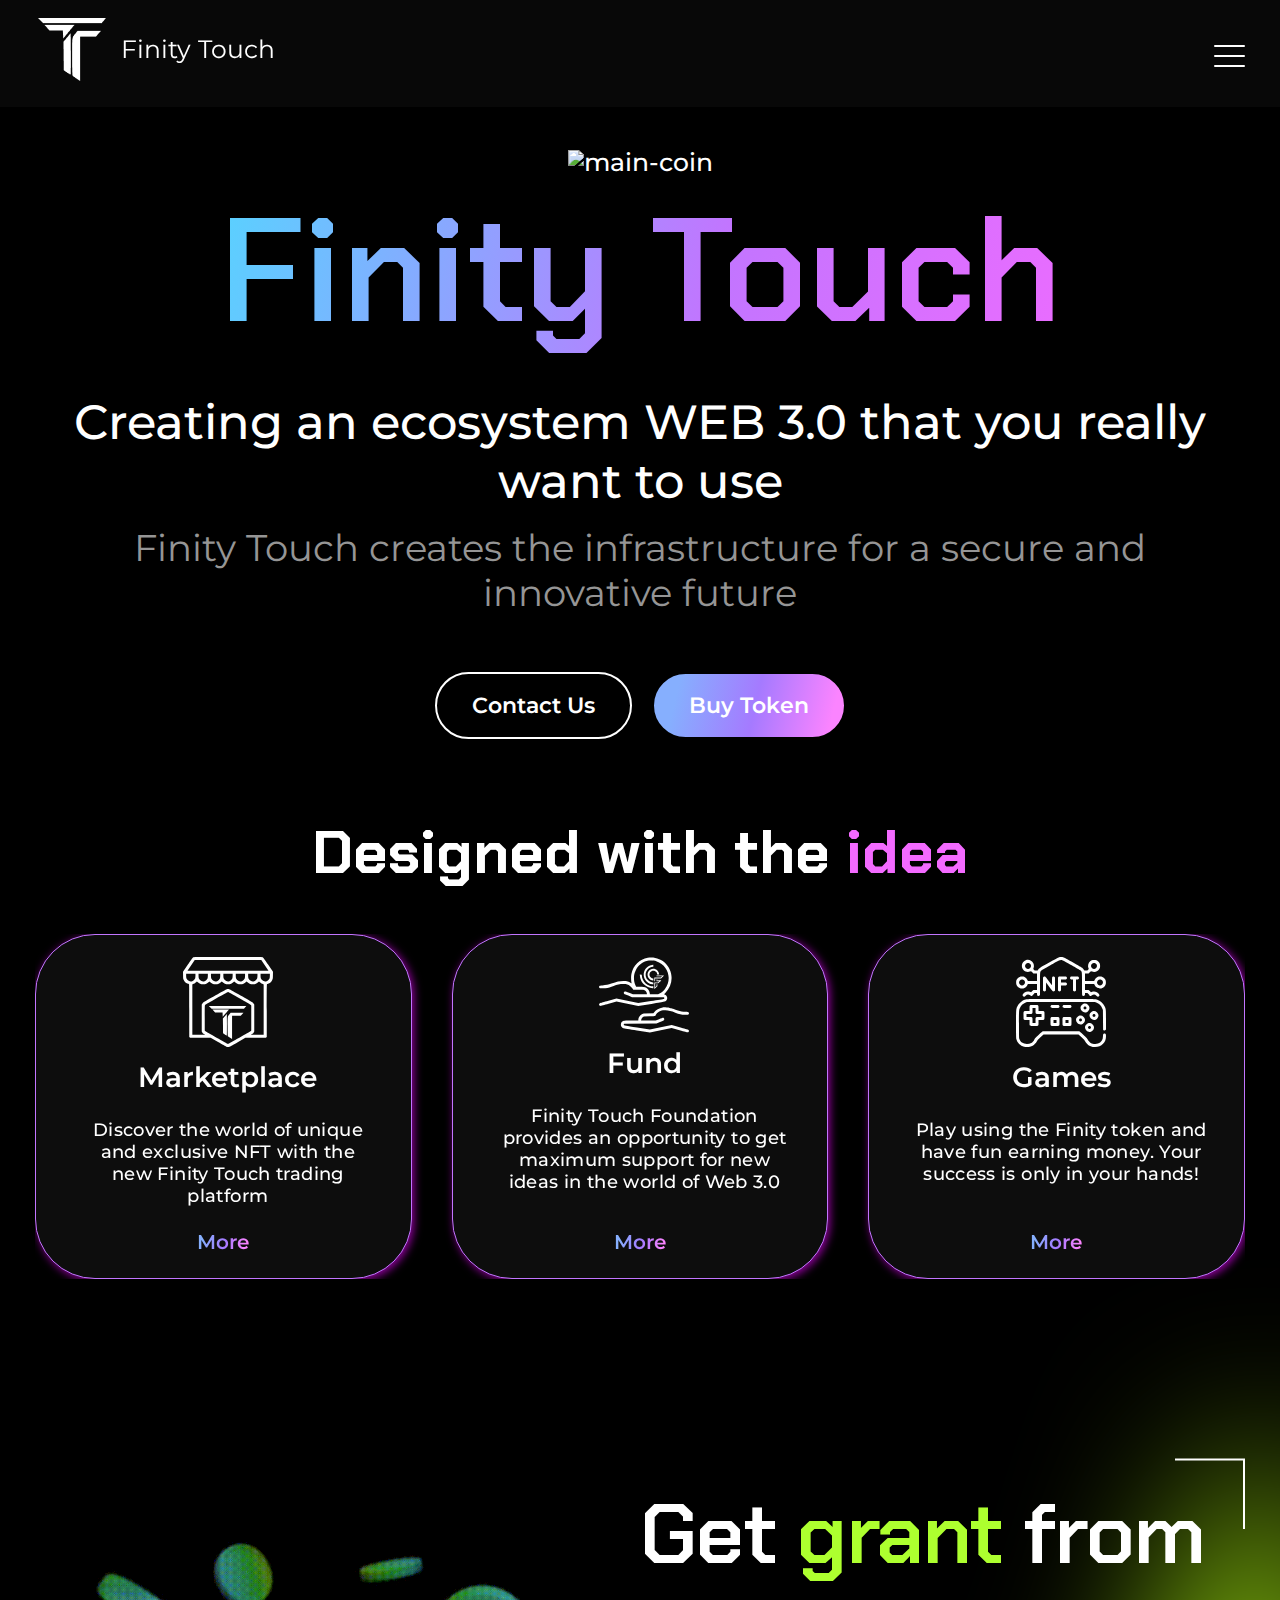
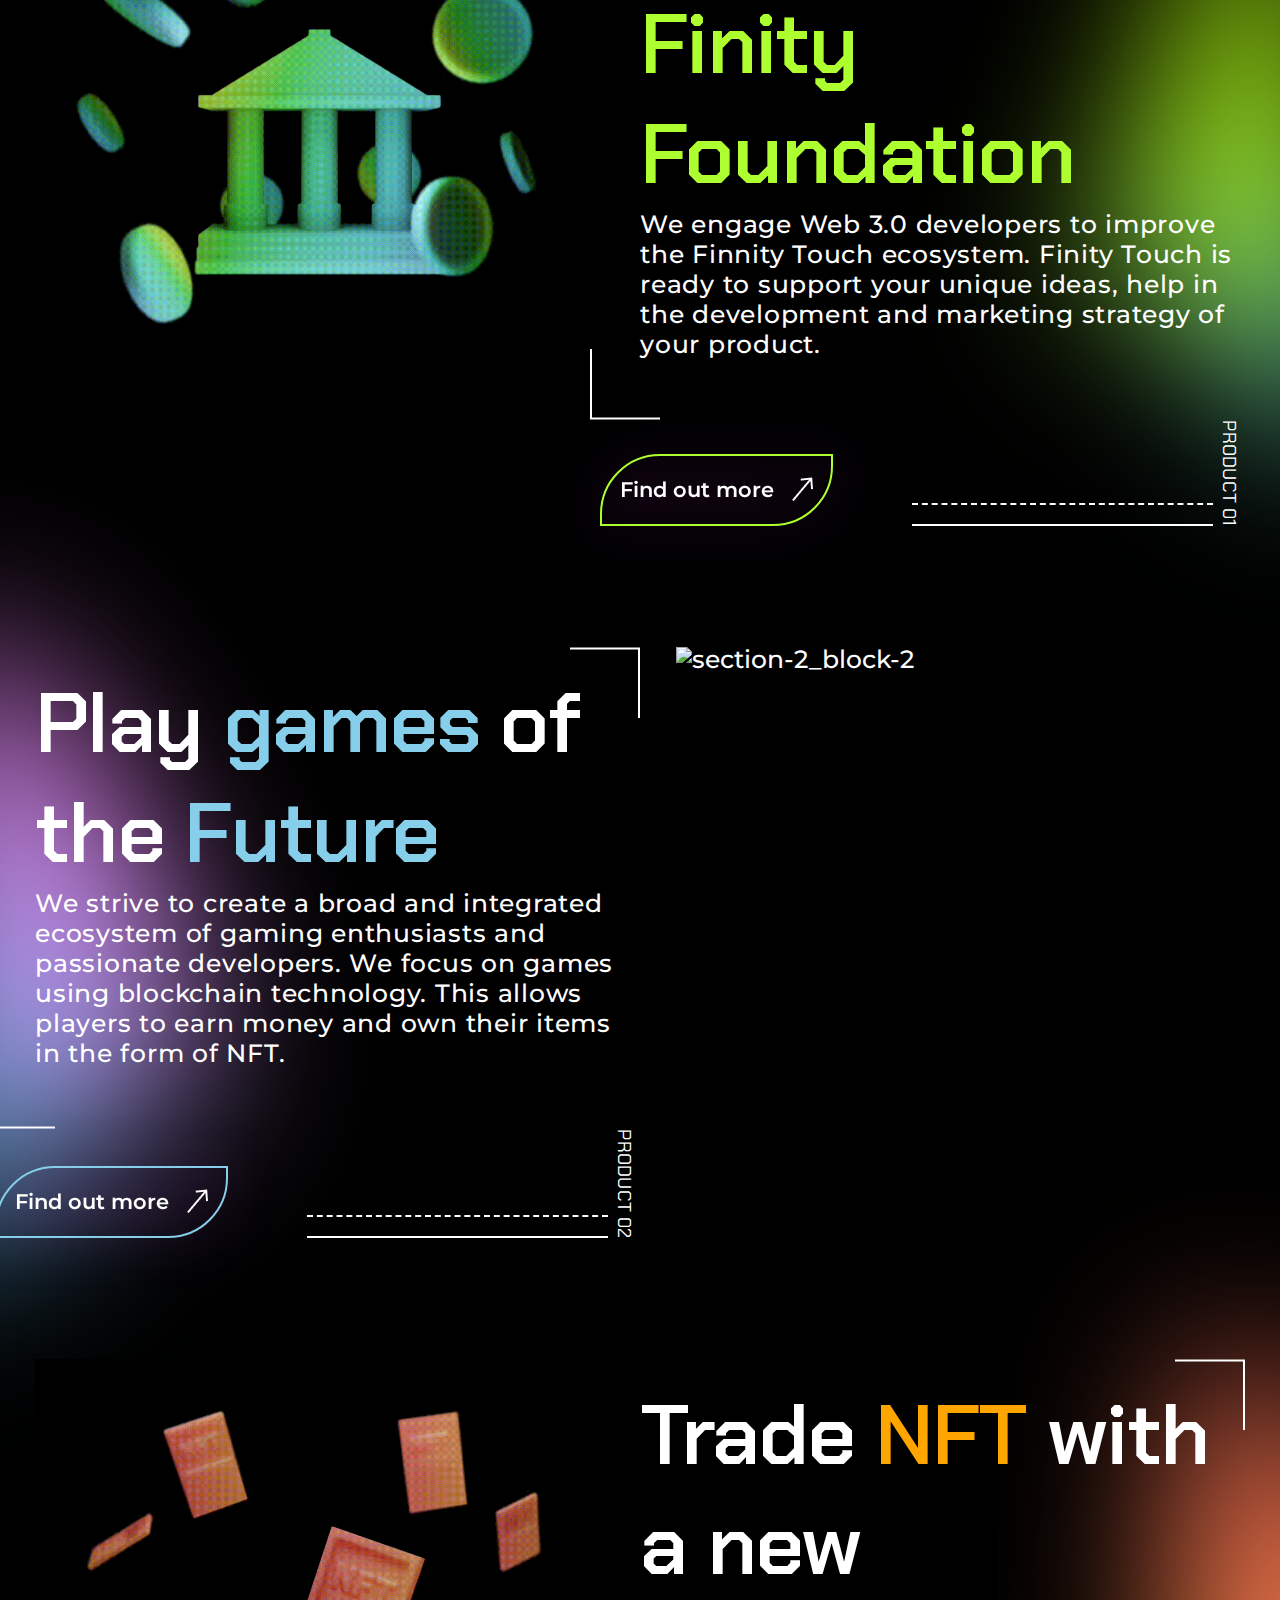
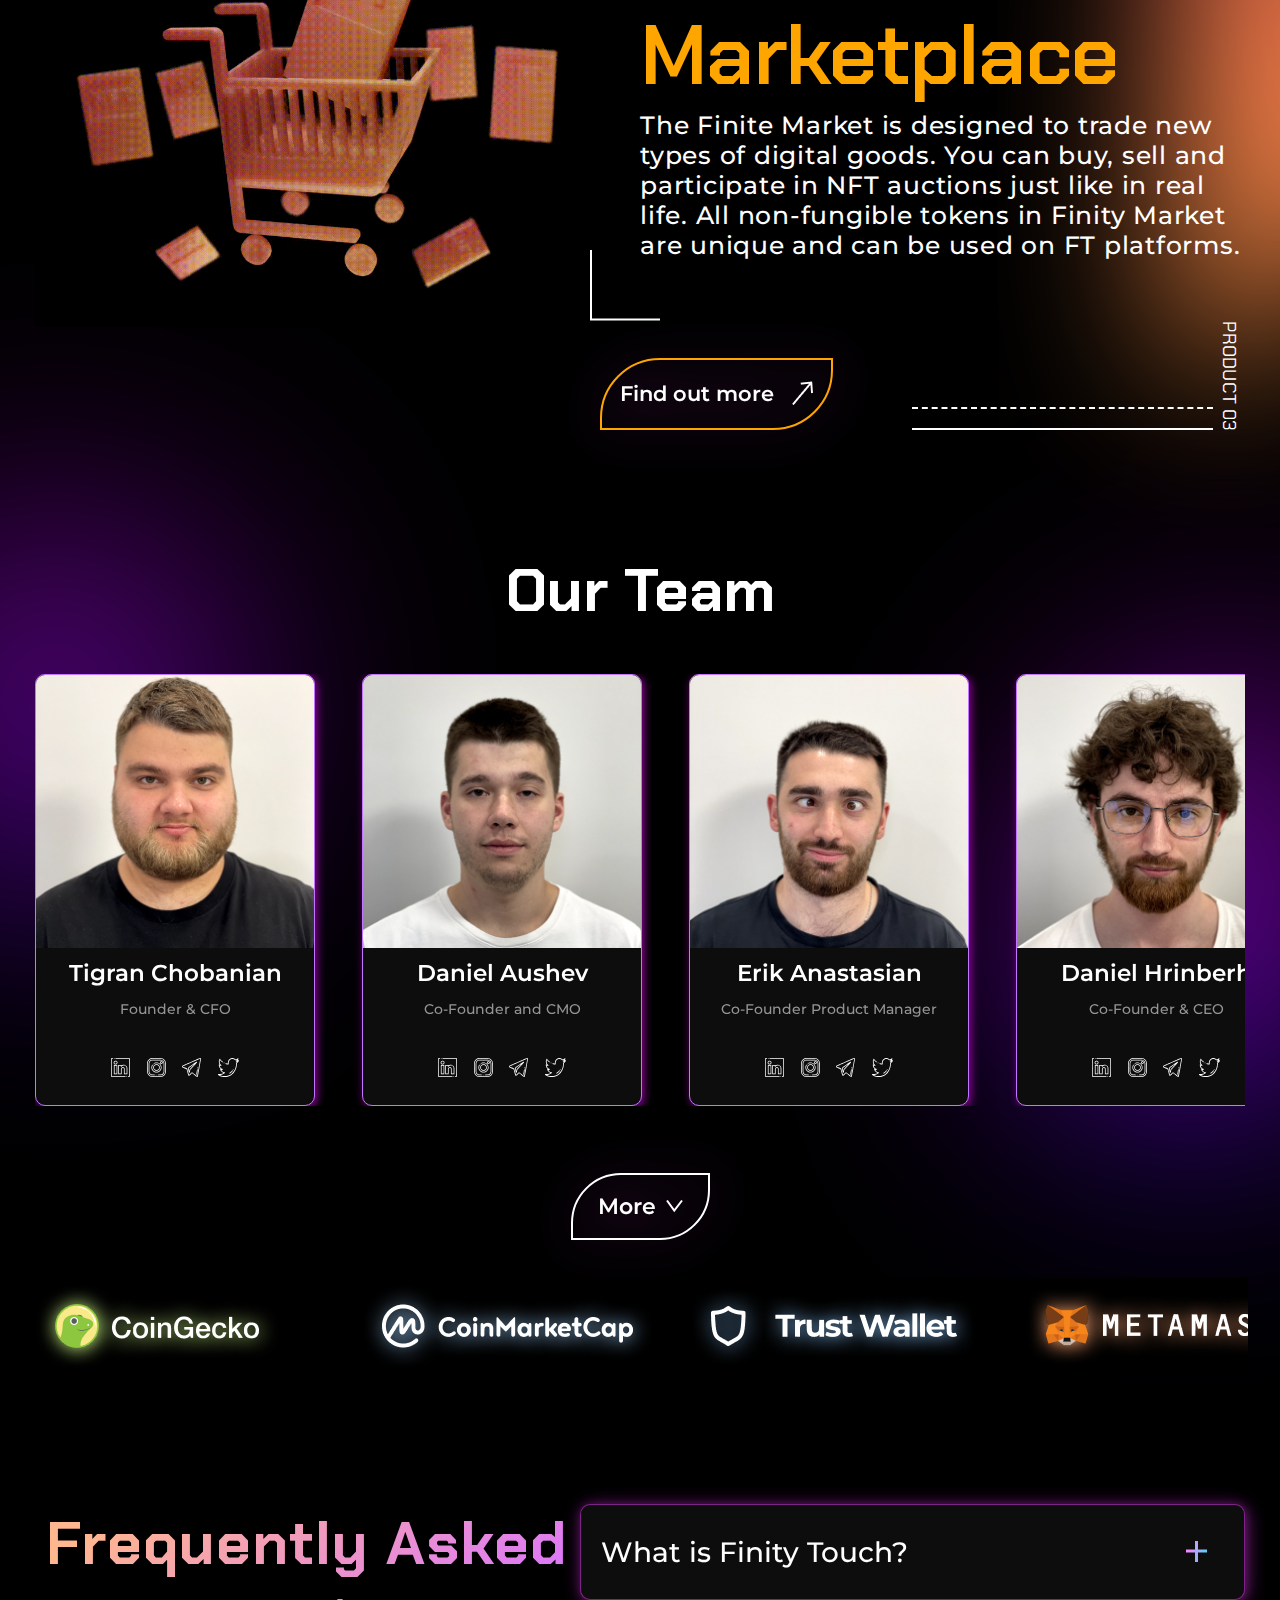
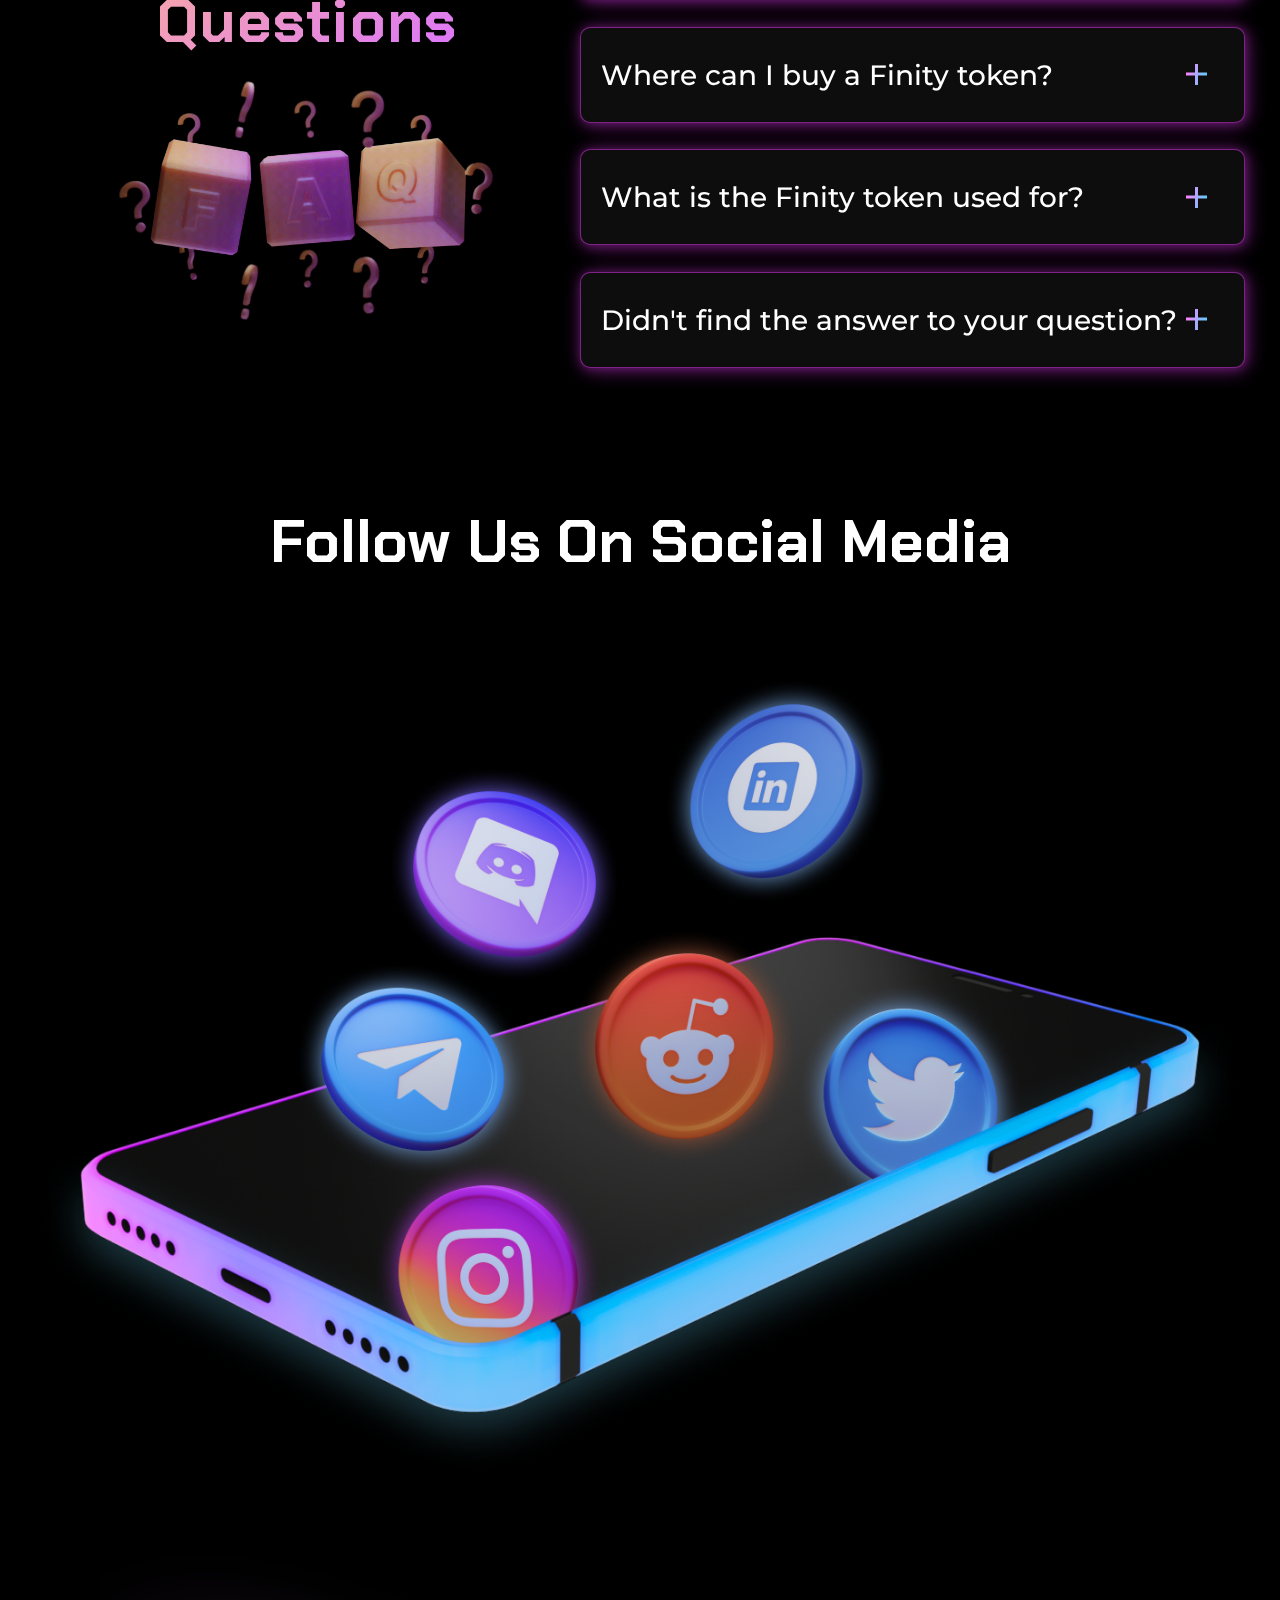
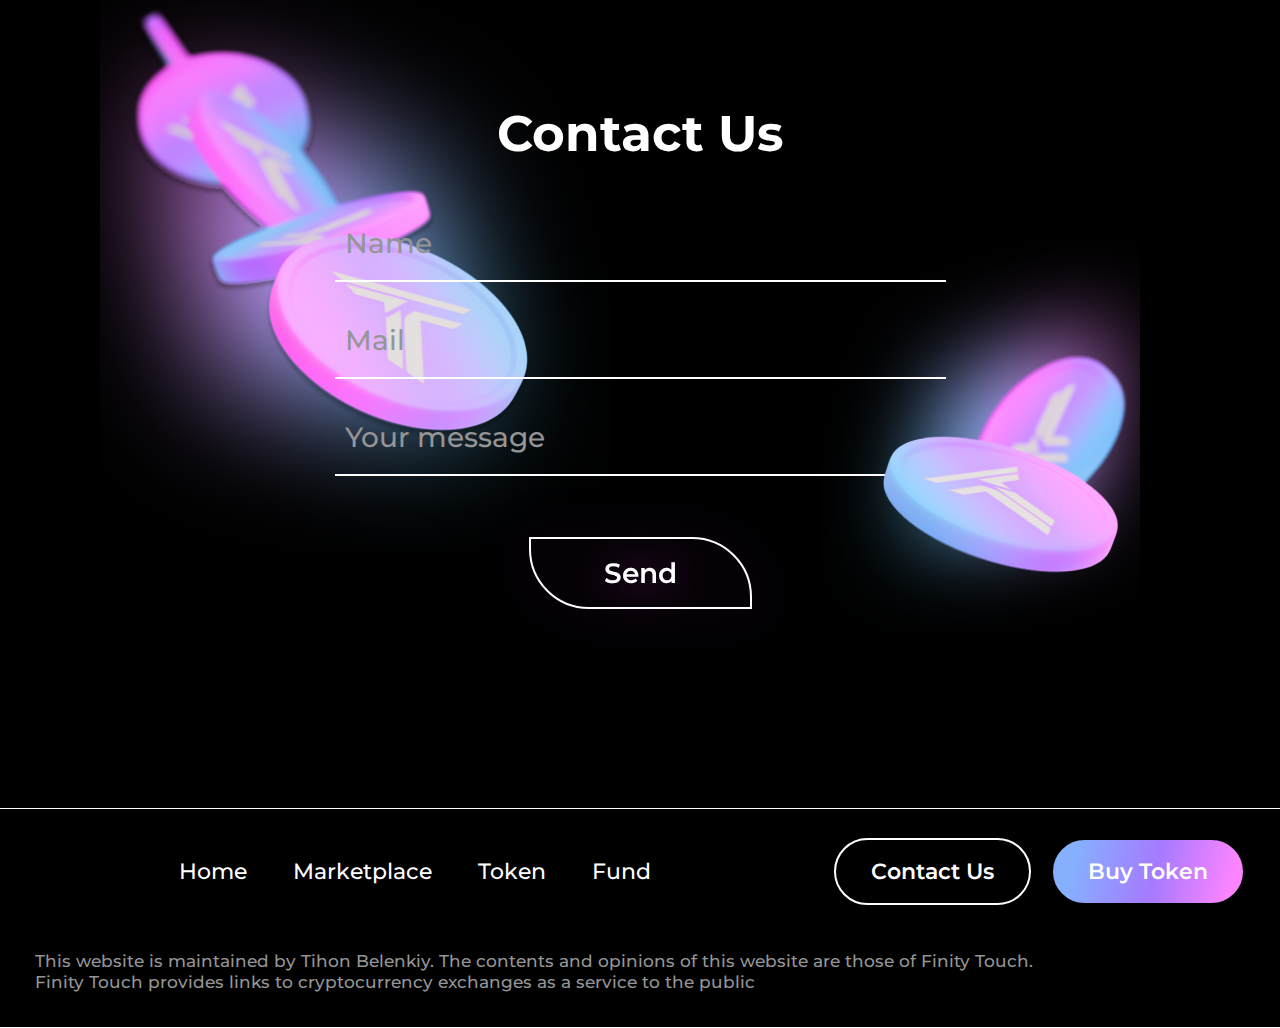
==== index.html @ 71b46870 "add deco" ====
<!DOCTYPE html>
<html lang="en">

<head>
    <title>Finiy Touch</title>

    <meta charset="UTF-8">
    <meta http-equiv="X-UA-Compatible" content="IE=edge">
    <meta name="viewport" content="width=device-width, initial-scale=1.0">

    <link rel="stylesheet" href="css/index.css">
    <link rel="shortcut icon" href="" type="image/x-icon">

    <link
        rel="stylesheet"
        href="https://cdn.jsdelivr.net/npm/swiper@8/swiper-bundle.min.css"
    />
</head>

<body class="index">

    <script>
        window.onload = function () {
          document.body.classList.add('loaded_hiding');
          window.setTimeout(function () {
            document.body.classList.add('loaded');
            document.body.classList.remove('loaded_hiding');
          }, 500);
        }
    </script>

    <div class="preloader">
        <svg class="preloader__image" role="img" xmlns="http://www.w3.org/2000/svg" viewBox="0 0 512 512">
            <path fill="currentColor"
            d="M304 48c0 26.51-21.49 48-48 48s-48-21.49-48-48 21.49-48 48-48 48 21.49 48 48zm-48 368c-26.51 0-48 21.49-48 48s21.49 48 48 48 48-21.49 48-48-21.49-48-48-48zm208-208c-26.51 0-48 21.49-48 48s21.49 48 48 48 48-21.49 48-48-21.49-48-48-48zM96 256c0-26.51-21.49-48-48-48S0 229.49 0 256s21.49 48 48 48 48-21.49 48-48zm12.922 99.078c-26.51 0-48 21.49-48 48s21.49 48 48 48 48-21.49 48-48c0-26.509-21.491-48-48-48zm294.156 0c-26.51 0-48 21.49-48 48s21.49 48 48 48 48-21.49 48-48c0-26.509-21.49-48-48-48zM108.922 60.922c-26.51 0-48 21.49-48 48s21.49 48 48 48 48-21.49 48-48-21.491-48-48-48z">
            </path>
        </svg>
    </div>

    <div class="wrapper">

        <header>
            <div class="header-flex">

                <a href="index.html">
                    <div class="logo-flex">
                        <img src="source/img/header-logo.png" alt="header-logo">

                        <h3>Finity Touch</h3>
                    </div>
                </a>

                <div class="header-right">
                    <menu>
                        <a href="index.html">Home</a>
                        <a href="marketplace.html">Marketplace</a>
                        <a href="token.html">Token</a>
                        <a href="fund.html">Fund</a>
                    </menu>

                    <div class="line"></div>

                    <div class="language">
                        EN
                    </div>

                    <div class="button-flex">
                        <a href="#"><button class="button button_type1">Contact Us</button></a>

                        <a href="marketplace.html"><button class="button button_type2">Buy Token</button></a>
                    </div>
                </div>

                <div class="burger-menu">
                    <input id="menu-toggle" type="checkbox">
                    <label class="menu-btn" for="menu-toggle">
                      <span></span>
                    </label>
                 
                    <ul class="menubox">
                            <li><a class="menu-item" href="index.html">Home</a></li>
                            <li><a class="menu-item" href="marketplace.html">Marketplace</a></li>
                            <li><a class="menu-item" href="token.html">Token</a></li>
                            <li><a class="menu-item" href="fund.html">Fund</a></li>
                    </ul>
                </div>

            </div>
        </header>

        <div class="main">
            <div class="content">

                <div class="main_flex">
                    <div class="main_text">
                        <h1>Finity Touch</h1>

                        <p class="main_p1">
                            Creating an ecosystem WEB 3.0 that you really want to use
                        </p>

                        <p class="main_p2">
                            Finity Touch creates the infrastructure for a secure and innovative future
                        </p>

                        <div class="main_button-flex">
                           <a href="#"><button class="button button_type1">Contact Us</button></a>

                           <a href="#"><button class="button button_type2">Buy Token</button></a>
                        </div>
                    </div>

                    <div class="main_img">
                        <div class="main_img-box">
                            <img src="source/img/main_main_token.gif" alt="main-coin">
                        </div>
                    </div>
                </div>

            </div>
        </div>

        <div class="section-1">
            <div class="content">

                <h1>Designed with the <span>idea</span></h1>

                <div class="swiper-container section-1_swiper-container">
                    <div class="swiper-wrapper">

                        <div class="swiper-slide">
                            <div class="slide-content">
                                <img src="source/img/main_section-1_slide-1.svg" alt="section-1_slide-1">

                                <h3>Marketplace</h3>
    
                                <p>
                                    Discover the world of unique and exclusive NFT with the new Finity Touch trading platform
                                </p>
    
                                <button class="button">More</button>
                            </div>
                        </div>

                        <div class="swiper-slide">
                            <div class="slide-content">
                                <img src="source/img/main_section-1_slide-2.svg" alt="section-1_slide-2">

                                <h3>Fund</h3>
    
                                <p>
                                    Finity Touch Foundation provides an opportunity to get maximum support for new ideas in the world of Web 3.0
                                </p>
    
                                <button class="button">More</button>
                            </div>
                        </div>

                        <div class="swiper-slide">
                            <div class="slide-content">
                                <img src="source/img/main_section-1_slide-3.svg" alt="section-1_slide-3">

                                <h3>Games</h3>
    
                                <p>
                                    Play using the Finity token and have fun earning money. Your success is only in your hands!
                                </p>
    
                                <button class="button">More</button>
                            </div>
                        </div>

                        <div class="swiper-slide">
                            <div class="slide-content">
                                <img src="source/img/main_section-1_slide-4.svg" alt="section-1_slide-4">

                                <h3>Token</h3>
    
                                <p>
                                    This is an asset that feeds the Finity Touch ecosystem and ensures the development of existing projects.
                                </p>
    
                                <button class="button">More</button>
                            </div>
                        </div>

                    </div>
                </div>

            </div>
        </div>

        <div class="section-2"> 
            <div class="content">

                <div class="block-flex block-1">
                    <div class="block-flex_img">
                        <img src="source/img/main_section-2_gif-1.gif" alt="section-2_block-1">
                    </div>

                    <div class="block-flex_info">
                        <div class="deco">
                            <img src="source/img/main_section-2_block-1_deco.svg" alt="section-2_block-1_deco">
                        </div>

                        <div class="scobca-right">
                            <img src="source/img/main_scobca-right.png" alt="scobca-right">
                        </div>

                        <div class="block-flex_text">
                            <h2>Get <span>grant</span> from <span>Finity Foundation</span></h2>

                            <p>
                                We engage Web 3.0 developers to improve the Finnity Touch ecosystem. Finity Touch is ready to support your unique ideas, help in the development and marketing strategy of your product.
                            </p>
                        </div>

                        <div class="scobca-left">
                            <img src="source/img/main_scobca-left.png" alt="scobca-left">
                        </div>

                        <div class="footer-info">
                            <a href="#"><button class="button">
                                Find out more
                                <img src="source/img/main_right-arrow.png" alt="right-arrow">
                            </button></a>

                            <div class="footer-info_deco">
                                <div class="line-block"></div>

                                <h5>PRODUCT 01</h5>
                            </div>
                        </div>
                    </div>
                </div>

                <div class="block-flex block-2">
                    <div class="block-flex_info">
                        <div class="deco">
                            <img src="source/img/main_section-2_block-2_deco.svg" alt="section-2_block-1_deco">
                        </div>

                        <div class="scobca-right">
                            <img src="source/img/main_scobca-right.png" alt="scobca-right">
                        </div>

                        <div class="block-flex_text">
                            <h2>Play <span>games</span> of the <span>Future</span></h2>

                            <p>
                                We strive to create a broad and integrated ecosystem of gaming enthusiasts and passionate developers. We focus on games using blockchain technology. This allows players to earn money and own their items in the form of NFT.
                            </p>
                        </div>

                        <div class="scobca-left">
                            <img src="source/img/main_scobca-left.png" alt="scobca-left">
                        </div>

                        <div class="footer-info">
                            <a href="#"><button class="button">
                                Find out more
                                <img src="source/img/main_right-arrow.png" alt="right-arrow">
                            </button></a>

                            <div class="footer-info_deco">
                                <div class="line-block"></div>

                                <h5>PRODUCT 02</h5>
                            </div>
                        </div>
                    </div>

                    <div class="block-flex_img">
                        <img src="source/img/main_section-2_gif-2.gif" alt="section-2_block-2">
                    </div>
                </div>

                <div class="block-flex block-3">
                    <div class="block-flex_img">
                        <img src="source/img/main_section-2_gif-3.gif" alt="section-2_block-3">
                    </div>

                    <div class="block-flex_info">
                        <div class="deco">
                            <img src="source/img/main_section-2_block-3_deco.svg" alt="section-2_block-1_deco">
                        </div>

                        <div class="scobca-right">
                            <img src="source/img/main_scobca-right.png" alt="scobca-right">
                        </div>

                        <div class="block-flex_text">
                            <h2>Trade <span>NFT</span> with a new <span>Marketplace</span></h2>

                            <p>
                                The Finite Market is designed to trade new types of digital goods. You can buy, sell and participate in NFT auctions just like in real life. All non-fungible tokens in Finity Market are unique and can be used on FT platforms.
                            </p>
                        </div>

                        <div class="scobca-left">
                            <img src="source/img/main_scobca-left.png" alt="scobca-left">
                        </div>

                        <div class="footer-info">
                            <a href="#"><button class="button">
                                Find out more
                                <img src="source/img/main_right-arrow.png" alt="right-arrow">
                            </button></a>

                            <div class="footer-info_deco">
                                <div class="line-block"></div>

                                <h5>PRODUCT 03</h5>
                            </div>
                        </div>
                    </div>
                </div>

            </div>
        </div>

        <div class="section-3">
            <div class="deco deco-left">
                <img src="source/img/main_section-3_deco-1.svg" alt="section-3_deco-1">
            </div>

            <div class="deco deco-right">
                <img src="source/img/main_section-3_deco-2.svg" alt="section-3_deco-2">
            </div> 

            <div class="content">

                <h1>Our Team</h1>

                <div class="swiper-container section-3_swiper-container" slides-per-view="3" grid-rows="2" space-between="30">
                    <div class="swiper-wrapper">

                        <div class="swiper-slide">
                            <img src="source/img/main_section-3_photo-1.jpg" alt="section-3_photo-1">

                            <h3>Tigran Chobanian</h3>

                            <h5>Founder & CFO</h5>

                            <div class="icons-flex">
                                <a href="#"><img src="source/img/main_section-3_icon-1.svg" alt="section-3_icon-1"></a>
                                <a href="#"><img src="source/img/main_section-3_icon-2.svg" alt="section-3_icon-2"></a>
                                <a href="#"><img src="source/img/main_section-3_icon-3.svg" alt="section-3_icon-3"></a>
                                <a href="#"><img src="source/img/main_section-3_icon-4.svg" alt="section-3_icon-4"></a>
                            </div>
                        </div>

                        <div class="swiper-slide">
                            <img src="source/img/main_section-3_photo-2.jpg" alt="section-3_photo-2">

                            <h3>Daniel Aushev</h3>

                            <h5>Co-Founder and CMO</h5>

                            <div class="icons-flex">
                                <a href="#"><img src="source/img/main_section-3_icon-1.svg" alt="section-3_icon-1"></a>
                                <a href="#"><img src="source/img/main_section-3_icon-2.svg" alt="section-3_icon-2"></a>
                                <a href="#"><img src="source/img/main_section-3_icon-3.svg" alt="section-3_icon-3"></a>
                                <a href="#"><img src="source/img/main_section-3_icon-4.svg" alt="section-3_icon-4"></a>
                            </div>
                        </div>

                        <div class="swiper-slide">
                            <img src="source/img/main_section-3_photo-3.jpg" alt="section-3_photo-3">

                            <h3>Erik Anastasian</h3>

                            <h5>Co-Founder Product Manager</h5>

                            <div class="icons-flex">
                                <a href="#"><img src="source/img/main_section-3_icon-1.svg" alt="section-3_icon-1"></a>
                                <a href="#"><img src="source/img/main_section-3_icon-2.svg" alt="section-3_icon-2"></a>
                                <a href="#"><img src="source/img/main_section-3_icon-3.svg" alt="section-3_icon-3"></a>
                                <a href="#"><img src="source/img/main_section-3_icon-4.svg" alt="section-3_icon-4"></a>
                            </div>
                        </div>

                        <div class="swiper-slide">
                            <img src="source/img/main_section-3_photo-4.jpg" alt="section-3_photo-4">

                            <h3>Daniel Hrinberh</h3>

                            <h5>Co-Founder & CEO</h5>

                            <div class="icons-flex">
                                <a href="#"><img src="source/img/main_section-3_icon-1.svg" alt="section-3_icon-1"></a>
                                <a href="#"><img src="source/img/main_section-3_icon-2.svg" alt="section-3_icon-2"></a>
                                <a href="#"><img src="source/img/main_section-3_icon-3.svg" alt="section-3_icon-3"></a>
                                <a href="#"><img src="source/img/main_section-3_icon-4.svg" alt="section-3_icon-4"></a>
                            </div>
                        </div>

                        <div class="swiper-slide">
                            <img src="source/img/main_section-3_photo-5.jpg" alt="section-3_photo-5">

                            <h3>Karen Shehunts</h3>

                            <h5>Strategic Advisor</h5>

                            <div class="icons-flex">
                                <a href="#"><img src="source/img/main_section-3_icon-1.svg" alt="section-3_icon-1"></a>
                                <a href="#"><img src="source/img/main_section-3_icon-2.svg" alt="section-3_icon-2"></a>
                                <a href="#"><img src="source/img/main_section-3_icon-3.svg" alt="section-3_icon-3"></a>
                                <a href="#"><img src="source/img/main_section-3_icon-4.svg" alt="section-3_icon-4"></a>
                            </div>
                        </div>

                        <div class="swiper-slide">
                            <img src="source/img/main_section-3_photo-6.jpg" alt="section-3_photo-6">

                            <h3>Tihon Belenkiy</h3>

                            <h5>UI/UX Designer</h5>

                            <div class="icons-flex">
                                <a href="#"><img src="source/img/main_section-3_icon-1.svg" alt="section-3_icon-1"></a>
                                <a href="#"><img src="source/img/main_section-3_icon-2.svg" alt="section-3_icon-2"></a>
                                <a href="#"><img src="source/img/main_section-3_icon-3.svg" alt="section-3_icon-3"></a>
                                <a href="#"><img src="source/img/main_section-3_icon-4.svg" alt="section-3_icon-4"></a>
                            </div>
                        </div>

                        <div class="swiper-slide">
                            <img src="source/img/main_section-3_photo-7.jpg" alt="section-3_photo-7">

                            <h3>Vladimir Kucher</h3>

                            <h5>Back-End Developer</h5>

                            <div class="icons-flex">
                                <a href="#"><img src="source/img/main_section-3_icon-1.svg" alt="section-3_icon-1"></a>
                                <a href="#"><img src="source/img/main_section-3_icon-2.svg" alt="section-3_icon-2"></a>
                                <a href="#"><img src="source/img/main_section-3_icon-3.svg" alt="section-3_icon-3"></a>
                                <a href="#"><img src="source/img/main_section-3_icon-4.svg" alt="section-3_icon-4"></a>
                            </div>
                        </div>

                        <div class="swiper-slide">
                            <img src="source/img/main_section-3_photo-8.jpg" alt="section-3_photo-8">

                            <h3>Artem Prokopchuk</h3>

                            <h5>3D Artist</h5>

                            <div class="icons-flex">
                                <a href="#"><img src="source/img/main_section-3_icon-1.svg" alt="section-3_icon-1"></a>
                                <a href="#"><img src="source/img/main_section-3_icon-2.svg" alt="section-3_icon-2"></a>
                                <a href="#"><img src="source/img/main_section-3_icon-3.svg" alt="section-3_icon-3"></a>
                                <a href="#"><img src="source/img/main_section-3_icon-4.svg" alt="section-3_icon-4"></a>
                            </div>
                        </div>

                    </div>
                </div>

                <a href="#"><button class="button">
                    More
                    <img src="source/img/main_section-3_button-arrow.svg" alt="section-3_button-arrow">
                </button></a>

            </div>
        </div>

        <div class="section-4">

            <div class="section-4_slider-block swiper-container">
                <div class="swiper-wrapper">

                    <div class="swiper-slide">
                        <img src="source/img/main_section-4_partner-1.png" alt="section-4_partner-1">
                    </div>

                    <div class="swiper-slide">
                        <img src="source/img/main_section-4_partner-2.png" alt="section-4_partner-2">
                    </div>

                    <div class="swiper-slide">
                        <img src="source/img/main_section-4_partner-3.png" alt="section-4_partner-3">
                    </div>

                    <div class="swiper-slide">
                        <img src="source/img/main_section-4_partner-4.png" alt="section-4_partner-4">
                    </div>

                    <div class="swiper-slide">
                        <img src="source/img/main_section-4_partner-5.png" alt="section-4_partner-5">
                    </div>

                    <div class="swiper-slide">
                        <img src="source/img/main_section-4_partner-6.png" alt="section-4_partner-6">
                    </div>

                    <div class="swiper-slide">
                        <img src="source/img/main_section-4_partner-7.png" alt="section-4_partner-7">
                    </div>
                    

                </div>
            </div>

        </div>

        <div class="section-5">
            <div class="content">

                <div class="content-flex">

                    <div class="title">
                        <h1>Frequently Asked<br>Questions</h1>

                        <div class="title-img">
                            <img src="source/img/main_section-5_FAQ.gif" alt="section-5_FAQ">
                        </div>
                    </div>

                    <div class="questions">
                        <div class="question-block hide">
                            <div class="title-flex">
                                <h3>What is Finity Touch?</h3>

                                <img src="source/img/main_section-5_plus.png" alt="section-5_plus">
                            </div>

                            <p>15% of the issue of Finity tokens is used as a monetary fund for the implementation of your ideas.</p>
                        </div>

                        <div class="question-block hide">
                            <div class="title-flex">
                                <h3>Where can I buy a Finity token?</h3>

                                <img src="source/img/main_section-5_plus.png" alt="section-5_plus">
                            </div>

                            <p>15% of the issue of Finity tokens is used as a monetary fund for the implementation of your ideas.</p>
                        </div>

                        <div class="question-block hide">
                            <div class="title-flex">
                                <h3>What is the Finity token used for?</h3>

                                <img src="source/img/main_section-5_plus.png" alt="section-5_plus">
                            </div>

                            <p>15% of the issue of Finity tokens is used as a monetary fund for the implementation of your ideas.</p>
                        </div>

                        <div class="question-block hide">
                            <div class="title-flex">
                                <h3>Didn't find the answer to your question?</h3>

                                <img src="source/img/main_section-5_plus.png" alt="section-5_plus">
                            </div>

                            <p>15% of the issue of Finity tokens is used as a monetary fund for the implementation of your ideas.</p>
                        </div>
                    </div>

                </div>

            </div>
        </div>

        <div class="section-6">
            <div class="content">

                <h1>Follow Us On Social Media</h1>

                <div class="img-box">
                    <img src="source/img/main_section-6_img.png" alt="section-6_img">
                </div>

            </div>
        </div>

        <div class="section-7">

            <img class="coin-left" src="source/img/main_section-7_coin-left.png" alt="section-7_coin-left">
                
                <div class="deco deco-left">
                    <img src="source/img/main_section-7_deco-1.svg" alt="section-7_deco-1">
                </div>
                <div class="deco deco-right">
                    <img src="source/img/main_section-7_deco-2.svg" alt="section-7_deco-2">
                </div>

            <div class="content">

                <div class="contact-box">
                    <h2>Contact Us</h2>

                    <div class="forms">
                        <form action="">
                            <!--<label class="label" for="contact-name">Name</label>-->
                            <input placeholder="Name" class="input" type="text" id="contact-name" placeholder=" ">
                        </form>

                        <form action="">
                            <!--<label for="contact-mail">Mail</label>-->
                            <input placeholder="Mail" type="email" id="contact-mail">
                        </form>

                        <form action="">
                            <!--<label for="contact-message">Your message</label>-->
                            <input placeholder="Your message" type="text" id="contact-message">
                        </form>
                    </div>

                    <a href="#"><button class="button">Send</button></a>
                </div>

                <img class="coin-right" src="source/img/main_section-7_coin-right.png" alt="section-7_coin-right">

            </div>
        </div>

        <footer>
            <div class="content">

                <div class="footer-content">

                    <div class="footer-top">
                        <a href="index.html">
                            <div class="footer-logo-adapt">
                                <div class="logo-adapt_img">
                                    <img src="source/img/footer-logo.png" alt="footer-logo">
                                </div>

                                <h3">Finity Touch</h3>
                            </div>
                        </a>

                        <div class="menu-flex">
                            <menu>
                                <a href="index.html">Home</a>
                                <a href="marketplace.html">Marketplace</a>
                                <a href="token.html">Token</a>
                                <a href="fund.html">Fund</a>
                            </menu>
        
                            <div class="line"></div>
        
                            <div class="language">
                                EN
                            </div>
                        </div>
    
                        <div class="button-flex">
                            <a href="#"><button class="button button_type1">Contact Us</button></a>
    
                            <a href="#"><button class="button button_type2">Buy Token</button></a>
                        </div>
                    </div>
    
                    <div class="footer-bottom">
                        <div class="footer-logo">
                            <img src="source/img/footer-logo.png" alt="footer-logo">
    
                            <h3>Finity Touch</h3>
                        </div>
    
                        <div class="footer-text">
                            This website is maintained by Tihon Belenkiy. The contents and opinions of this website are those of Finity Touch.<br>
                            Finity Touch provides links to cryptocurrency exchanges as a service to the public
                        </div>
                    </div>

                </div>

                <div class="footer-img">
                    <img src="source/img/footer_coin.png" alt="footer_coin">
                    <img class="deco" src="source/img/footer_deco.svg" alt="footer_deco">
                </div>

            </div>
        </footer>

    </div>

<script src="https://cdn.jsdelivr.net/npm/swiper@8/swiper-bundle.min.js"></script>
<script src="js/script.js"></script>

</body>
</html>
---- css/index.css ----
@import url("null.css");
@import url("header.css");
@import url("footer.css");
@import url("preloader.css");
@import url("https://fonts.googleapis.com/css2?family=Chakra+Petch:wght@400;600;700&family=Montserrat:wght@400;500;600&display=swap");
html {
  scroll-behavior: smooth;
}

body {
  background-color: black;
  font-family: "Montserrat", sans-serif;
  font-size: 25px;
  font-weight: 500;
  color: #FFFFFF;
  overflow-x: hidden;
  max-width: 100vw;
}

.wrapper {
  display: flex;
  flex-direction: column;
}

.content {
  max-width: 1450px;
  margin: 0 auto;
  padding: 0 35px;
  position: relative;
}

img {
  -webkit-user-select: none;
  -moz-user-select: none;
  -ms-user-select: none;
}

.button_type1, .button_type2 {
  padding: 18px 35px;
  border-radius: 50px;
  font-weight: 600;
  font-size: 22px;
  line-height: 27px;
  color: #FFFFFF;
}

.button_type1 {
  border: 2px solid #FFFFFF;
  background: rgba(255, 255, 255, 0);
}

.button_type2 {
  border: #000000 2px solid;
  background: linear-gradient(103.59deg, #86AFFE 13.23%, #A57AFF 53.2%, #FB84FF 91.95%);
}

.button_type2:hover {
  border: #FFFFFF 2px solid;
}

.button {
  transition: 0.3s;
  -webkit-user-select: none;
  -moz-user-select: none;
  -ms-user-select: none;
}

.button:hover {
  transform: scale(1.05);
}

.button:active {
  transform: scale(0.98);
  transition: 0.1s;
}

.main {
  padding-top: 204px;
  margin-bottom: 5.8%;
}
.main .main_flex {
  display: flex;
}
.main .main_flex .main_text h1 {
  font-family: "Chakra Petch", sans-serif;
  font-weight: 600;
  font-size: 147px;
  line-height: 191px;
  background: linear-gradient(103.59deg, #54D6FF 13.23%, #C275FF 56.28%, #F36AFF 91.95%);
  -webkit-background-clip: text;
  -webkit-text-fill-color: transparent;
  background-clip: text;
  text-fill-color: transparent;
  margin-bottom: 2.2%;
}
.main .main_flex .main_text .main_p1 {
  font-size: 48px;
  line-height: 59px;
  margin-bottom: 1.2%;
}
.main .main_flex .main_text .main_p2 {
  font-weight: 400;
  font-size: 37px;
  line-height: 45px;
  color: #959595;
  margin-bottom: 4.7%;
}
.main .main_flex .main_text .main_button-flex {
  display: flex;
}
.main .main_flex .main_text .main_button-flex .button_type1 {
  margin-right: 20px;
}
.main .main_flex .main_img {
  flex-basis: 60%;
  -webkit-user-select: none;
  -moz-user-select: none;
  -ms-user-select: none;
}
.main .main_flex .main_img .main_img-box {
  width: 100%;
}
.main .main_flex .main_img .main_img-box img {
  width: 100%;
}

.section-1 {
  margin-bottom: 14%;
}
.section-1 h1 {
  font-family: "Chakra Petch", sans-serif;
  font-weight: 700;
  font-size: 60px;
  line-height: 78px;
  text-align: center;
  margin-bottom: 3.5%;
}
.section-1 h1 span {
  color: #F36AFF;
}
.section-1 .swiper-container {
  overflow: hidden;
  -webkit-user-select: none;
  -moz-user-select: none;
  -ms-user-select: none;
}
.section-1 .swiper-container .swiper-wrapper .swiper-slide {
  position: relative;
  margin: 0 auto;
  text-align: center;
  height: 345px;
  background: #0D0D0D;
  border: #C275FF solid 1px;
  box-shadow: 2px 2px 9px #91009D;
  border-radius: 60px;
  padding: 22px 21px 23px 30px;
}
.section-1 .swiper-container .swiper-wrapper .swiper-slide .slide-content img {
  margin-bottom: 4%;
}
.section-1 .swiper-container .swiper-wrapper .swiper-slide .slide-content h3 {
  font-weight: 600;
  font-size: 28px;
  line-height: 34px;
  text-align: center;
  margin-bottom: 7.8%;
}
.section-1 .swiper-container .swiper-wrapper .swiper-slide .slide-content p {
  font-weight: 500;
  font-size: 18px;
  line-height: 22px;
  text-align: center;
  letter-spacing: 0.02em;
  margin: 0 auto;
  max-width: 299px;
}
.section-1 .swiper-container .swiper-wrapper .swiper-slide .slide-content button {
  font-weight: 600;
  font-size: 20px;
  line-height: 24px;
  background: linear-gradient(103.59deg, #86AFFE 13.23%, #A57AFF 53.2%, #FB84FF 91.95%);
  -webkit-background-clip: text;
  -webkit-text-fill-color: transparent;
  background-clip: text;
  text-fill-color: transparent;
  position: absolute;
  left: 43%;
  bottom: 7%;
}

.section-2 {
  position: relative;
}
.section-2 .block-flex {
  position: relative;
  display: flex;
  justify-content: space-between;
  margin-bottom: 10%;
}
.section-2 .block-flex .block-flex_img {
  flex-basis: 47%;
  width: 100%;
  -webkit-user-select: none;
  -moz-user-select: none;
  -ms-user-select: none;
}
.section-2 .block-flex .block-flex_img img {
  width: 100%;
}
.section-2 .block-flex .block-flex_info {
  flex-basis: 50%;
  position: static;
}
.section-2 .block-flex .block-flex_info .scobca-right {
  text-align: right;
  margin-bottom: -50px;
  -webkit-user-select: none;
  -moz-user-select: none;
  -ms-user-select: none;
}
.section-2 .block-flex .block-flex_info .scobca-left {
  margin-top: -10px;
  margin-left: -50px;
  -webkit-user-select: none;
  -moz-user-select: none;
  -ms-user-select: none;
}
.section-2 .block-flex .block-flex_info h2 {
  font-family: "Chakra Petch", sans-serif;
  font-weight: 600;
  font-size: 85px;
  line-height: 110px;
  letter-spacing: -0.02em;
}
.section-2 .block-flex .block-flex_info p {
  line-height: 30px;
  letter-spacing: 0.03em;
}
.section-2 .block-flex .block-flex_info .footer-info {
  display: flex;
  align-items: flex-end;
}
.section-2 .block-flex .block-flex_info .footer-info a {
  flex-basis: 45%;
}
.section-2 .block-flex .block-flex_info .footer-info .footer-info_deco {
  display: flex;
  align-items: flex-end;
  width: 100%;
  flex-basis: 55%;
  -webkit-user-select: none;
  -moz-user-select: none;
  -ms-user-select: none;
}
.section-2 .block-flex .block-flex_info .footer-info .footer-info_deco .line-block {
  height: 23px;
  width: 100%;
  border-top: 2px dashed #FFFFFF;
  border-bottom: 2px solid #FFFFFF;
}
.section-2 .block-flex .block-flex_info .footer-info .footer-info_deco h5 {
  font-weight: 400;
  font-size: 19px;
  line-height: 180%;
  font-family: "Chakra Petch", sans-serif;
  writing-mode: vertical-rl;
}
.section-2 .block-flex .block-flex_info button {
  font-weight: 600;
  font-size: 27px;
  line-height: 33px;
  color: #FFFFFF;
  border-radius: 60px 0px;
  padding: 22px 20px;
  filter: drop-shadow(2.36275px 2.36275px 23.6275px rgba(239, 57, 255, 0.5));
  background-color: rgba(0, 0, 0, 0);
  border: #FFFFFF 2px solid;
  display: flex;
  align-items: center;
  position: relative;
  left: -40px;
}
.section-2 .block-flex .block-flex_info button img {
  margin-left: 18px;
}
.section-2 .block-flex .block-flex_info button:hover {
  background-color: #a355e2;
}
.section-2 .block-1 .block-flex_info h2 span {
  color: greenyellow;
}
.section-2 .block-1 .block-flex_info button {
  border: greenyellow 2px solid;
}
.section-2 .block-1 .block-flex_info button:hover {
  background-color: rgb(117, 174, 32);
}
.section-2 .block-1 .block-flex_info .deco {
  position: absolute;
  right: -300px;
  top: -200px;
  z-index: -1;
}
.section-2 .block-2 .block-flex_info h2 span {
  color: skyblue;
}
.section-2 .block-2 .block-flex_info button {
  border: skyblue 2px solid;
}
.section-2 .block-2 .block-flex_info button:hover {
  background-color: rgb(93, 142, 161);
}
.section-2 .block-2 .block-flex_info .deco {
  position: absolute;
  left: -300px;
  top: -200px;
  z-index: -1;
}
.section-2 .block-3 .block-flex_info h2 span {
  color: orange;
}
.section-2 .block-3 .block-flex_info button {
  border: orange 2px solid;
}
.section-2 .block-3 .block-flex_info button:hover {
  background-color: rgb(174, 114, 1);
}
.section-2 .block-3 .block-flex_info .deco {
  position: absolute;
  right: -300px;
  top: -200px;
  z-index: -1;
}

.section-3 {
  margin-bottom: 3%;
  position: relative;
}
.section-3 .deco {
  position: absolute;
  z-index: -1;
  width: 40%;
}
.section-3 .deco img {
  width: 100%;
}
.section-3 .deco-left {
  top: -300px;
  left: 0;
}
.section-3 .deco-right {
  top: -150px;
  right: 0;
}
.section-3 h1 {
  font-family: "Chakra Petch", sans-serif;
  font-weight: 700;
  font-size: 60px;
  line-height: 78px;
  text-align: center;
  margin-bottom: 3.7%;
}
.section-3 .section-3_swiper-container {
  margin-bottom: 5.5%;
  overflow: hidden;
  -webkit-user-select: none;
  -moz-user-select: none;
  -ms-user-select: none;
}
.section-3 .section-3_swiper-container .swiper-wrapper .swiper-slide {
  max-width: 280px;
  overflow: hidden;
  text-align: center;
  background: #0D0D0D;
  border: #C275FF solid 1px;
  box-shadow: 2px 2px 9px #91009D;
  border-radius: 10px;
}
.section-3 .section-3_swiper-container .swiper-wrapper .swiper-slide img {
  width: 100%;
  margin-bottom: 4%;
}
.section-3 .section-3_swiper-container .swiper-wrapper .swiper-slide h3 {
  font-weight: 600;
  font-size: 23px;
  line-height: 28px;
  margin-bottom: 5%;
}
.section-3 .section-3_swiper-container .swiper-wrapper .swiper-slide h5 {
  font-weight: 500;
  font-size: 14px;
  line-height: 17px;
  text-align: center;
  color: #959595;
  margin-bottom: 12.8%;
}
.section-3 .section-3_swiper-container .swiper-wrapper .swiper-slide .icons-flex {
  display: flex;
  align-items: center;
  justify-content: space-between;
  max-width: 138px;
  margin: 0 auto;
  padding-bottom: 7.8%;
}
.section-3 .section-3_swiper-container .swiper-wrapper .swiper-slide .icons-flex img {
  padding: 5px;
  transition: 0.2s;
}
.section-3 .section-3_swiper-container .swiper-wrapper .swiper-slide .icons-flex img:hover {
  transform: scale(1.2);
}
.section-3 .section-3_swiper-container .swiper-wrapper .swiper-slide .icons-flex img:active {
  transform: scale(0.9);
}
.section-3 button {
  background-color: rgba(0, 0, 0, 0);
  border: 2px solid #FFFFFF;
  border-radius: 50px 0px;
  filter: drop-shadow(2.36275px 2.36275px 23.6275px rgba(239, 57, 255, 0.5));
  padding: 18px 25px;
  font-weight: 600;
  font-size: 22px;
  line-height: 27px;
  color: #FFFFFF;
  display: flex;
  align-items: center;
  margin: 0 auto;
}
.section-3 button img {
  margin-left: 10px;
}
.section-3 button:hover {
  background-color: #a355e2;
}

.section-4 {
  margin-bottom: 10%;
}
.section-4 .swiper-container {
  max-width: 95vw;
  margin: 0 auto;
  overflow: hidden;
  background-color: #000000;
  -webkit-user-select: none;
  -moz-user-select: none;
  -ms-user-select: none;
}
.section-4 .swiper-container .swiper-wrapper {
  align-items: center;
  text-align: center;
}
.section-4 .swiper-container .swiper-slide {
  text-align: center;
}

.section-5 {
  margin-bottom: 10.5%;
}
.section-5 .content-flex {
  display: flex;
}
.section-5 .content-flex .title {
  flex-basis: 45%;
}
.section-5 .content-flex .title h1 {
  font-family: "Chakra Petch", sans-serif;
  font-weight: 700;
  font-size: 60px;
  line-height: 78px;
  text-align: center;
  letter-spacing: 0.02em;
  background: linear-gradient(143.85deg, #FFB78F 11.79%, #DB73FF 85.69%);
  -webkit-background-clip: text;
  -webkit-text-fill-color: transparent;
  background-clip: text;
  text-fill-color: transparent;
}
.section-5 .content-flex .title .title-img {
  -webkit-user-select: none;
  -moz-user-select: none;
  -ms-user-select: none;
}
.section-5 .content-flex .title .title-img img {
  width: 100%;
}
.section-5 .content-flex .questions {
  flex-basis: 55%;
}
.section-5 .content-flex .questions .question-block {
  background: #0D0D0D;
  box-shadow: 2px 2px 20px rgba(239, 57, 255, 0.3);
  border-radius: 10px;
  border: rgba(239, 57, 255, 0.5) 1px solid;
  filter: drop-shadow(1px 1px 5px rgba(239, 57, 255, 0.3));
  padding: 30px 37px 30px 20px;
  transition: 0.5s;
  cursor: pointer;
}
.section-5 .content-flex .questions .question-block .title-flex {
  display: flex;
  align-items: center;
  justify-content: space-between;
}
.section-5 .content-flex .questions .question-block .title-flex h3 {
  font-weight: 500;
  font-size: 28px;
  line-height: 34px;
}
.section-5 .content-flex .questions .question-block p {
  font-weight: 400;
  font-size: 19px;
  line-height: 180%;
  color: #959595;
  opacity: 1;
  transition: 0.3s;
  margin-top: 3%;
}
.section-5 .content-flex .questions .hide p {
  opacity: 0;
  font-size: 0;
  margin-top: 0;
}
.section-5 .content-flex .questions .question-block:not(:last-child) {
  margin-bottom: 4%;
}

.section-6 {
  margin-bottom: 17.7%;
}
.section-6 h1 {
  font-family: "Chakra Petch", sans-serif;
  font-weight: 700;
  font-size: 60px;
  line-height: 78px;
  text-align: center;
  margin-bottom: 8%;
}
.section-6 .img-box {
  max-width: 1235px;
  margin: 0 auto;
  -webkit-user-select: none;
  -moz-user-select: none;
  -ms-user-select: none;
}
.section-6 .img-box img {
  width: 100%;
}

.section-7 {
  position: relative;
  margin-bottom: 15.5%;
}
.section-7 img {
  position: absolute;
}
.section-7 .coin-left {
  left: 60px;
  top: -100px;
}
.section-7 .coin-right {
  right: 152px;
  top: 250px;
}
.section-7 .deco {
  position: absolute;
  z-index: -1;
  width: 30%;
}
.section-7 .deco img {
  width: 100%;
}
.section-7 .deco-left {
  left: 100px;
  top: -150px;
  width: 40%;
}
.section-7 .deco-right {
  right: 140px;
  top: 130px;
  width: 25%;
}
.section-7 .contact-box {
  max-width: 611px;
  margin: 0 auto;
  text-align: center;
}
.section-7 .contact-box h2 {
  font-weight: 700;
  font-size: 50px;
  line-height: 61px;
  margin-bottom: 3.5%;
}
.section-7 .contact-box .forms {
  margin-bottom: 10%;
}
.section-7 .contact-box .forms form {
  border-bottom: 2px solid #FFFFFF;
  text-align: left;
  position: relative;
  /*
  label{
      font-weight: 500;
      font-size: 28px;
      line-height: 34px;

      color: #959595;

      position: absolute;

      bottom: 20px;

      transition: 0.3s;
  }*/
  /*
  input:focus ~ .label,
  input:not(:placeholder-shown) ~ .label {
      transform: translateY(-30px) translateX(10px) scale(0.75);
      //top: 15px;
  }*/
}
.section-7 .contact-box .forms form input {
  padding: 41px 0 20px 10px;
  background-color: rgba(0, 0, 0, 0);
  font-family: "Montserrat", sans-serif;
  font-weight: 500;
  font-size: 28px;
  line-height: 34px;
  color: #FFFFFF;
  width: 100%;
  -webkit-user-select: none;
  -moz-user-select: none;
  -ms-user-select: none;
}
.section-7 .contact-box .forms form input::-moz-placeholder {
  font-weight: 500;
  font-size: 28px;
  line-height: 34px;
  color: #959595;
}
.section-7 .contact-box .forms form input::placeholder {
  font-weight: 500;
  font-size: 28px;
  line-height: 34px;
  color: #959595;
}
.section-7 .contact-box button {
  border-radius: 0px 60px;
  border: 2px solid #FFFFFF;
  background-color: rgba(0, 0, 0, 0);
  filter: drop-shadow(2.36275px 2.36275px 23.6275px rgba(239, 57, 255, 0.5));
  padding: 17px 73px;
  font-weight: 600;
  font-size: 28px;
  line-height: 34px;
  color: #FFFFFF;
}
.section-7 .contact-box button:hover {
  background-color: #a355e2;
}

@media (max-width: 1450px) {
  .main {
    padding-top: 150px;
    margin-bottom: 5.8%;
  }
  .main .main_flex {
    flex-direction: column;
  }
  .main .main_flex .main_text {
    order: 2;
    text-align: center;
  }
  .main .main_flex .main_text h1 {
    font-size: 147px;
    line-height: 191px;
  }
  .main .main_flex .main_text .main_p1 {
    font-size: 48px;
    line-height: 59px;
  }
  .main .main_flex .main_text .main_p2 {
    font-size: 37px;
    line-height: 45px;
  }
  .main .main_flex .main_text .main_button-flex {
    justify-content: center;
  }
  .main .main_flex .main_img {
    flex-basis: 100%;
    max-width: 80%;
    margin: 0 auto;
  }
  .section-2 .block-flex .block-flex_info .footer-info .footer-info_deco h5 {
    font-size: 18px;
    line-height: 180%;
  }
  .section-2 .block-flex .block-flex_info button {
    font-size: 21px;
    line-height: 28px;
    padding: 20px 18px;
    left: -40px;
  }
  .section-2 .block-flex .block-flex_info button img {
    margin-left: 18px;
  }
  .section-2 .block-1 .block-flex_info .deco {
    right: -100px;
    top: -200px;
  }
  .section-2 .block-2 .block-flex_info .deco {
    left: -100px;
    top: -200px;
  }
  .section-2 .block-3 .block-flex_info .deco {
    right: -100px;
    top: -200px;
  }
}
@media (max-width: 1150px) {
  .section-1 h1 {
    font-size: 50px;
    line-height: 60px;
  }
  .section-2 .block-flex {
    justify-content: space-between;
  }
  .section-2 .block-flex .block-flex_img {
    flex-basis: 47%;
    width: 100%;
  }
  .section-2 .block-flex .block-flex_img img {
    width: 100%;
  }
  .section-2 .block-flex .block-flex_info {
    flex-basis: 50%;
  }
  .section-2 .block-flex .block-flex_info .scobca-right {
    text-align: right;
    margin-bottom: -50px;
  }
  .section-2 .block-flex .block-flex_info .scobca-left {
    margin-top: -10px;
    margin-left: -15px;
  }
  .section-2 .block-flex .block-flex_info h2 {
    font-size: 60px;
    line-height: 80px;
  }
  .section-2 .block-flex .block-flex_info p {
    line-height: 25px;
  }
  .section-2 .block-flex .block-flex_info .footer-info {
    align-items: flex-end;
  }
  .section-2 .block-flex .block-flex_info .footer-info .footer-info_deco {
    align-items: flex-end;
  }
  .section-2 .block-flex .block-flex_info .footer-info .footer-info_deco .line-block {
    height: 23px;
  }
  .section-2 .block-flex .block-flex_info .footer-info .footer-info_deco h5 {
    font-size: 18px;
    line-height: 180%;
  }
  .section-2 .block-flex .block-flex_info button {
    font-size: 17px;
    line-height: 28px;
    padding: 16px 14px;
    left: 0px;
  }
  .section-2 .block-flex .block-flex_info button img {
    margin-left: 16px;
  }
  .section-3 {
    margin-bottom: 3%;
  }
  .section-3 h1 {
    font-size: 50px;
    line-height: 60px;
  }
  .section-3 .section-3_swiper-container .swiper-wrapper .swiper-slide img {
    width: 100%;
  }
  .section-3 .section-3_swiper-container .swiper-wrapper .swiper-slide h3 {
    font-size: 21px;
    line-height: 25px;
  }
  .section-3 .section-3_swiper-container .swiper-wrapper .swiper-slide h5 {
    font-size: 14px;
    line-height: 17px;
  }
  .section-3 button {
    padding: 10px 20px;
    font-size: 18px;
    line-height: 21px;
  }
  .section-5 .content-flex {
    flex-direction: column;
  }
  .section-5 .content-flex .title h1 {
    font-size: 50px;
    line-height: 65px;
  }
  .section-5 .content-flex .title .title-img {
    text-align: center;
  }
  .section-5 .content-flex .title .title-img img {
    width: 90%;
  }
  .section-5 .content-flex .questions .question-block .title-flex h3 {
    font-size: 21px;
    line-height: 21px;
  }
  .section-5 .content-flex .questions .question-block p {
    font-size: 16px;
  }
  .section-5 .content-flex .questions .hide p {
    opacity: 0;
    font-size: 0;
    margin-top: 0;
  }
  .section-6 h1 {
    font-size: 45px;
    line-height: 60px;
  }
  .section-6 .img-box {
    text-align: center;
  }
  .section-6 .img-box img {
    width: 80%;
  }
  .section-7 .coin-left {
    display: none;
  }
  .section-7 .coin-right {
    display: none;
  }
  .section-7 .contact-box h2 {
    font-size: 40px;
    line-height: 50px;
  }
  .section-7 .contact-box .forms form input {
    font-size: 21px;
    line-height: 30px;
  }
  .section-7 .contact-box .forms form input::-moz-placeholder {
    font-weight: 500;
    font-size: 21px;
    line-height: 30px;
    color: #959595;
  }
  .section-7 .contact-box .forms form input::placeholder {
    font-weight: 500;
    font-size: 21px;
    line-height: 30px;
    color: #959595;
  }
  .section-7 .contact-box button {
    padding: 17px 73px;
    font-size: 24px;
    line-height: 30px;
  }
  .deco {
    display: none;
  }
}
@media (max-width: 940px) {
  .main {
    padding-top: 150px;
  }
  .main .main_flex .main_text h1 {
    font-size: 90px;
    line-height: 100px;
  }
  .main .main_flex .main_text .main_p1 {
    font-size: 30px;
    line-height: 40px;
  }
  .main .main_flex .main_text .main_p2 {
    font-size: 20px;
    line-height: 20px;
  }
  .section-1 {
    order: 2;
  }
  .section-2 {
    order: 3;
  }
  .section-2 .block-flex {
    justify-content: space-between;
    flex-direction: column;
  }
  .section-2 .block-flex .block-flex_img {
    flex-basis: 47%;
    width: 100%;
  }
  .section-2 .block-flex .block-flex_img img {
    width: 100%;
  }
  .section-2 .block-flex .block-flex_info {
    flex-basis: 50%;
  }
  .section-2 .block-flex .block-flex_info .scobca-right {
    text-align: right;
    margin-bottom: -50px;
  }
  .section-2 .block-flex .block-flex_info .scobca-left {
    margin-top: 0px;
    margin-left: -15px;
    position: relative;
    top: -20px;
  }
  .section-2 .block-flex .block-flex_info h2 {
    font-size: 60px;
    line-height: 80px;
  }
  .section-2 .block-flex .block-flex_info p {
    line-height: 25px;
  }
  .section-2 .block-flex .block-flex_info .footer-info {
    align-items: flex-end;
    flex-basis: 40%;
    flex-direction: column;
  }
  .section-2 .block-flex .block-flex_info .footer-info a {
    flex-basis: 100%;
    margin: 0 auto;
  }
  .section-2 .block-flex .block-flex_info .footer-info .footer-info_deco {
    align-items: flex-end;
    flex-basis: 100%;
  }
  .section-2 .block-flex .block-flex_info .footer-info .footer-info_deco .line-block {
    height: 23px;
  }
  .section-2 .block-flex .block-flex_info .footer-info .footer-info_deco h5 {
    font-size: 18px;
    line-height: 180%;
  }
  .section-2 .block-flex .block-flex_info button {
    font-size: 21px;
    line-height: 25px;
    padding: 16px 21px;
    left: 0px;
  }
  .section-2 .block-flex .block-flex_info button img {
    margin-left: 10px;
  }
  .section-2 .block-2 .block-flex_info {
    order: 1;
  }
  .section-3 {
    order: 4;
  }
  .section-4 {
    order: 1;
  }
  .section-5 {
    order: 5;
  }
  .section-6 {
    order: 6;
  }
  .section-7 {
    order: 7;
  }
  footer {
    order: 8;
  }
}
@media (max-width: 600px) {
  .main {
    padding-top: 100px;
  }
  .main .main_flex .main_text h1 {
    font-size: 50px;
    line-height: 60px;
  }
  .main .main_flex .main_text .main_p1 {
    font-size: 21px;
    line-height: 28px;
  }
  .main .main_flex .main_text .main_p2 {
    font-size: 18px;
    line-height: 21px;
  }
  .main .main_flex .main_text .main_button-flex button {
    font-size: 18px;
    line-height: 21px;
    padding: 10px 12px;
  }
  .section-1 h1 {
    font-size: 40px;
    line-height: 50px;
  }
  .section-1 .swiper-container .swiper-wrapper .swiper-slide {
    padding: 22px 15px 23px 15px;
  }
  .section-1 .swiper-container .swiper-wrapper .swiper-slide .slide-content h3 {
    font-size: 21px;
    line-height: 28px;
  }
  .section-1 .swiper-container .swiper-wrapper .swiper-slide .slide-content p {
    font-size: 16px;
    line-height: 20px;
  }
  .section-1 .swiper-container .swiper-wrapper .swiper-slide .slide-content button {
    font-size: 18px;
    line-height: 21px;
  }
  .section-2 .block-flex {
    justify-content: space-between;
    flex-direction: column;
  }
  .section-2 .block-flex .block-flex_img {
    flex-basis: 47%;
    width: 100%;
  }
  .section-2 .block-flex .block-flex_img img {
    width: 100%;
  }
  .section-2 .block-flex .block-flex_info {
    flex-basis: 50%;
  }
  .section-2 .block-flex .block-flex_info .scobca-right {
    text-align: right;
    margin-bottom: -50px;
    margin-left: 10px;
  }
  .section-2 .block-flex .block-flex_info .scobca-left {
    margin-top: -25px;
    margin-left: -15px;
  }
  .section-2 .block-flex .block-flex_info h2 {
    font-size: 35px;
    line-height: 60px;
  }
  .section-2 .block-flex .block-flex_info p {
    font-size: 16px;
    line-height: 21px;
  }
  .section-2 .block-flex .block-flex_info .footer-info {
    align-items: flex-end;
  }
  .section-2 .block-flex .block-flex_info .footer-info a {
    flex-basis: 40%;
  }
  .section-2 .block-flex .block-flex_info .footer-info .footer-info_deco {
    align-items: flex-end;
    flex-basis: 60%;
  }
  .section-2 .block-flex .block-flex_info .footer-info .footer-info_deco .line-block {
    height: 21px;
  }
  .section-2 .block-flex .block-flex_info .footer-info .footer-info_deco h5 {
    font-size: 16px;
    line-height: 160%;
  }
  .section-2 .block-flex .block-flex_info button {
    font-size: 15px;
    line-height: 18px;
    padding: 16px 18px;
    left: 0px;
  }
  .section-2 .block-flex .block-flex_info button img {
    margin-left: 10px;
  }
  .section-3 {
    margin-bottom: 60px;
  }
  .section-3 h1 {
    font-size: 40px;
    line-height: 50px;
  }
  .section-3 .section-3_swiper-container .swiper-wrapper .swiper-slide img {
    width: 100%;
  }
  .section-3 .section-3_swiper-container .swiper-wrapper .swiper-slide h3 {
    font-size: 21px;
    line-height: 25px;
  }
  .section-3 .section-3_swiper-container .swiper-wrapper .swiper-slide h5 {
    font-size: 14px;
    line-height: 17px;
  }
  .section-3 button {
    padding: 10px 20px;
    font-size: 18px;
    line-height: 21px;
  }
  .section-5 .content-flex {
    flex-direction: column;
  }
  .section-5 .content-flex .title h1 {
    font-size: 30px;
    line-height: 39px;
    letter-spacing: 0.02em;
  }
  .section-5 .content-flex .questions .question-block .title-flex h3 {
    font-size: 18px;
    line-height: 21px;
  }
  .section-5 .content-flex .questions .question-block p {
    font-size: 14px;
  }
  .section-5 .content-flex .questions .hide p {
    opacity: 0;
    font-size: 0;
    margin-top: 0;
  }
  .section-6 h1 {
    font-size: 30px;
    line-height: 50px;
  }
  .section-6 .img-box {
    text-align: center;
  }
  .section-6 .img-box img {
    width: 80%;
  }
}/*# sourceMappingURL=index.css.map */
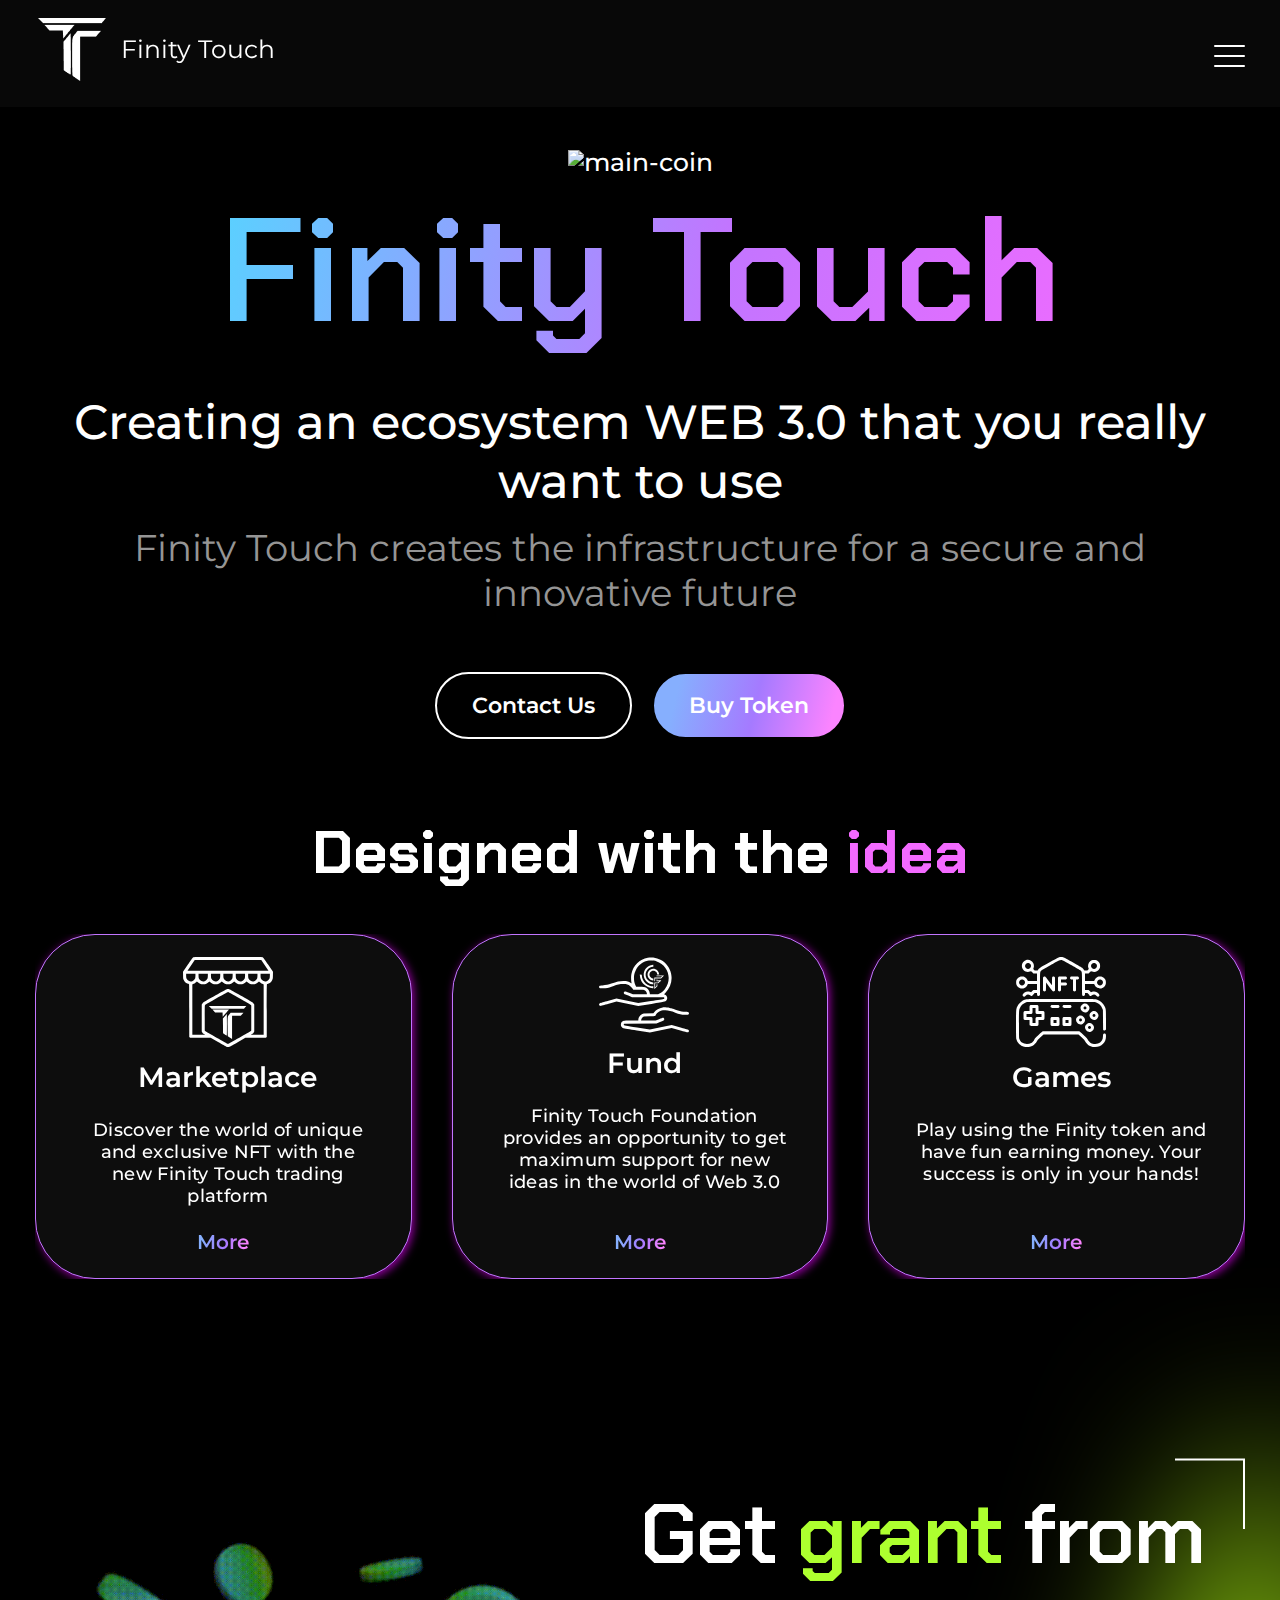
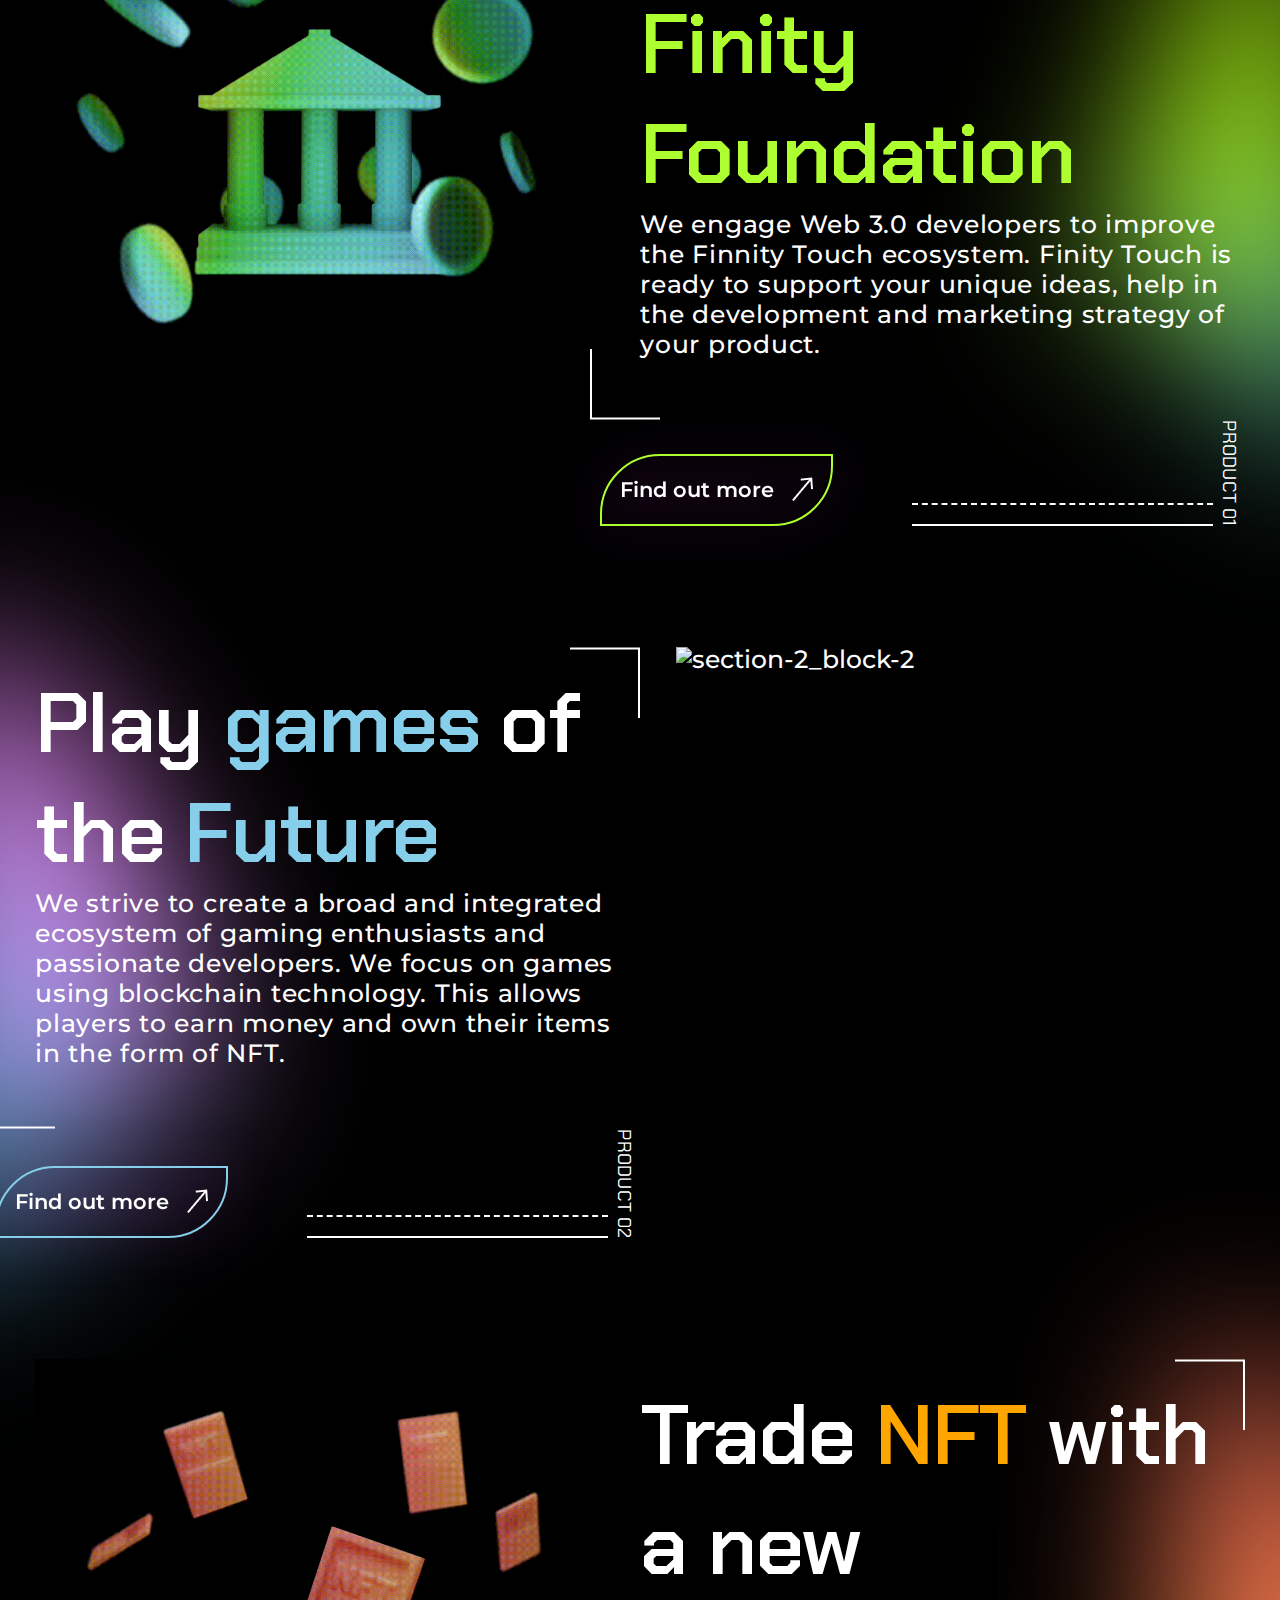
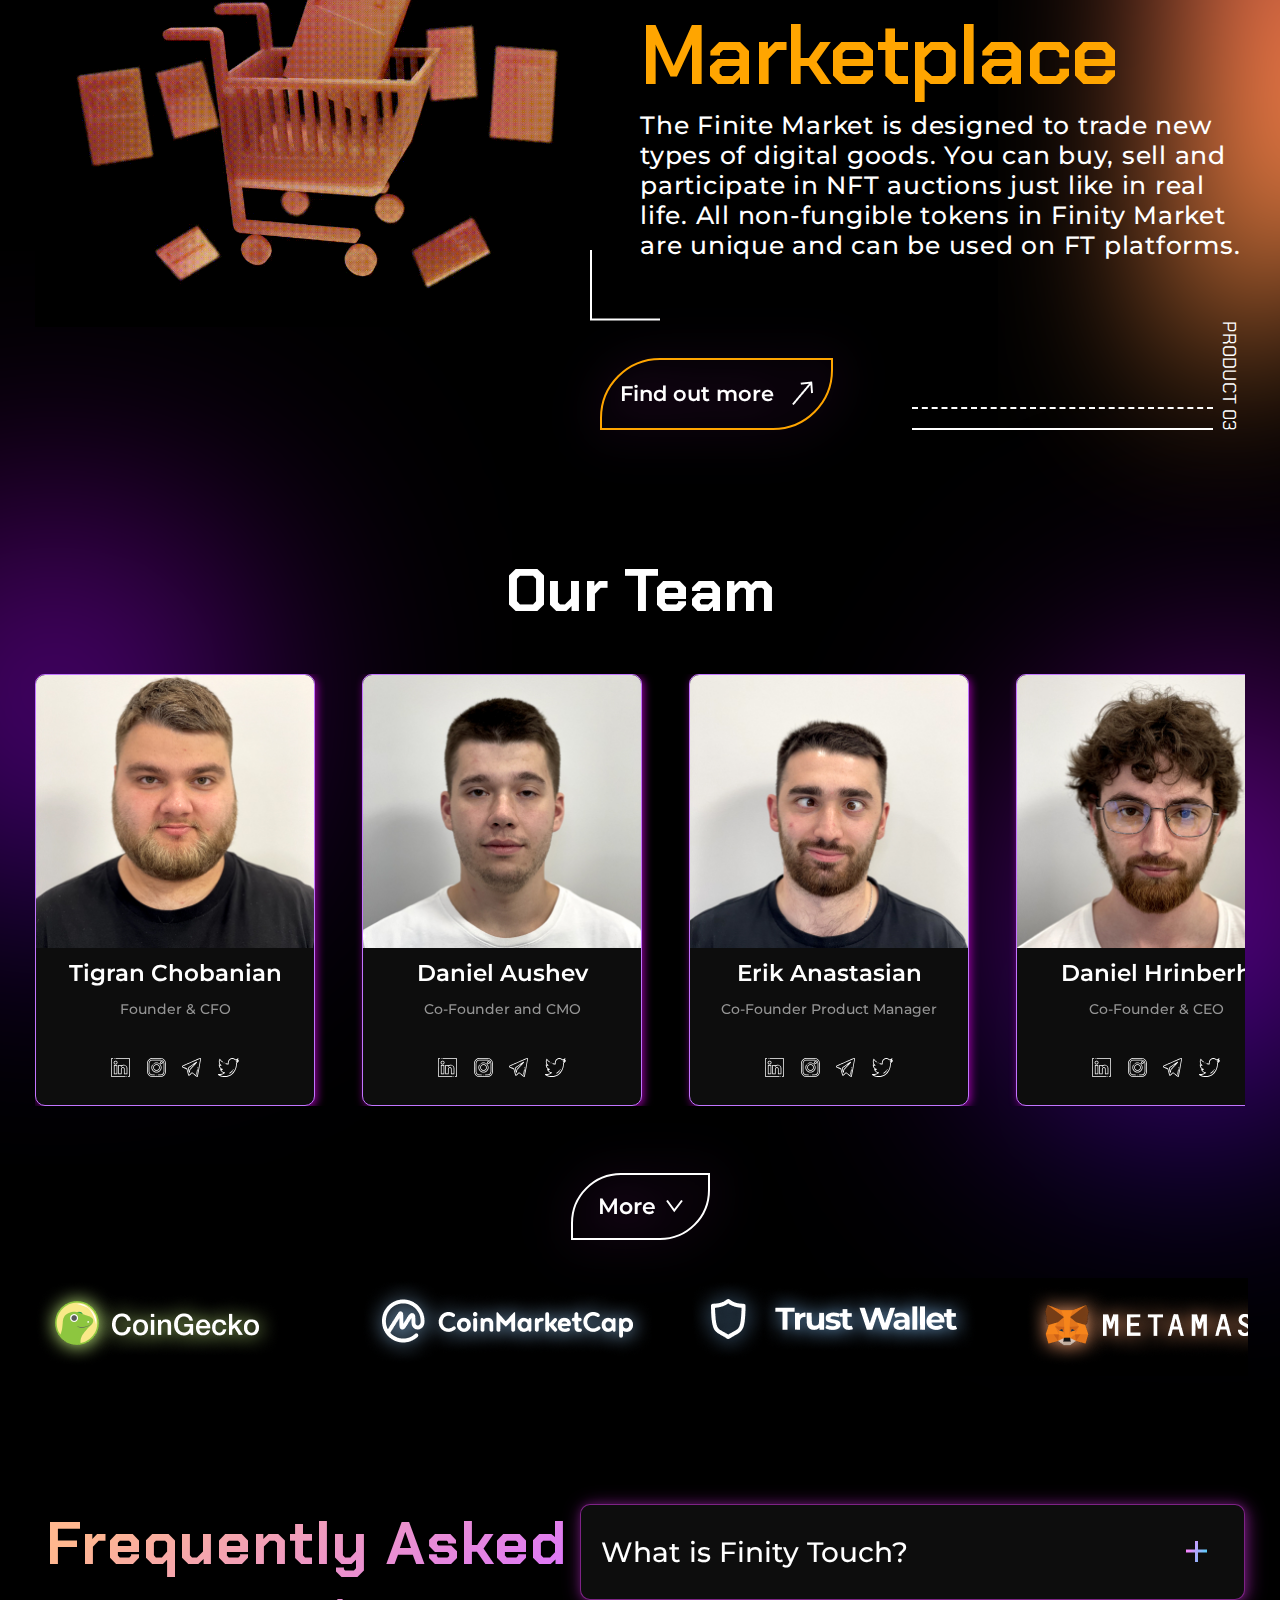
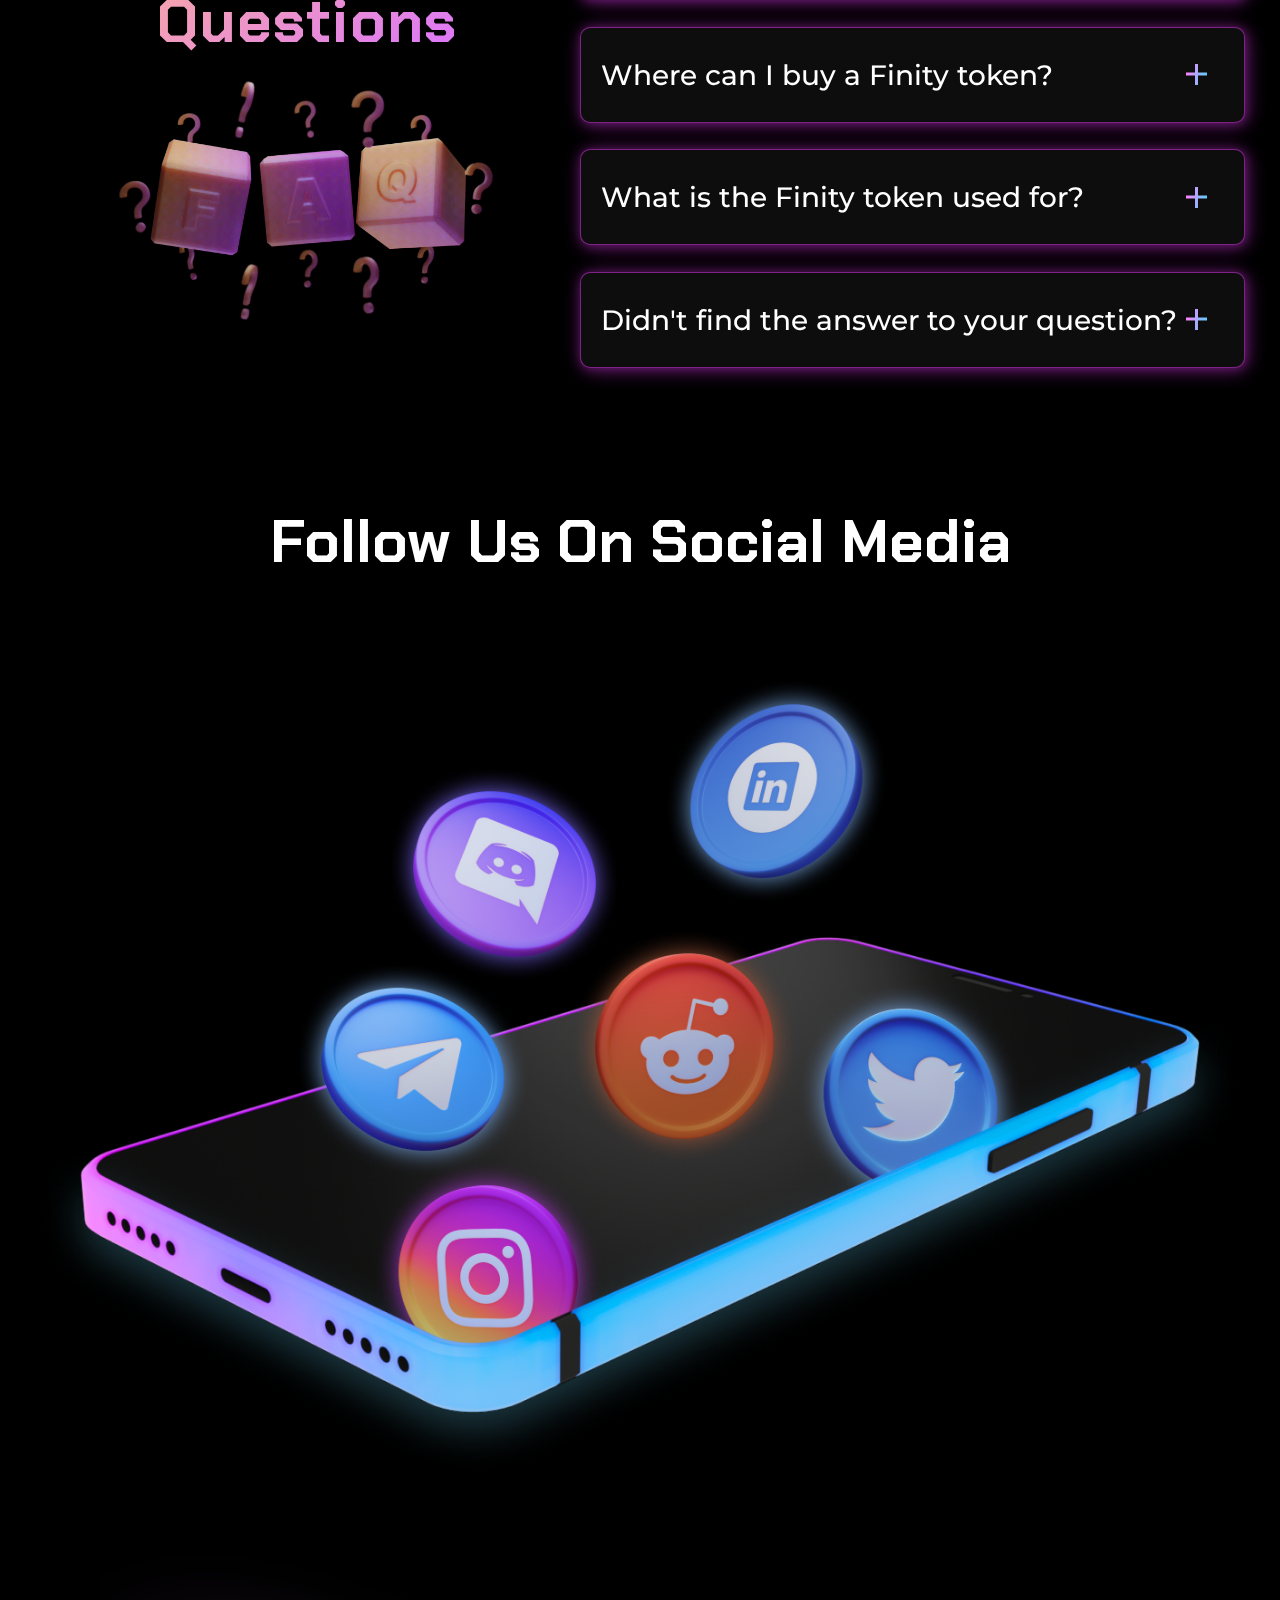
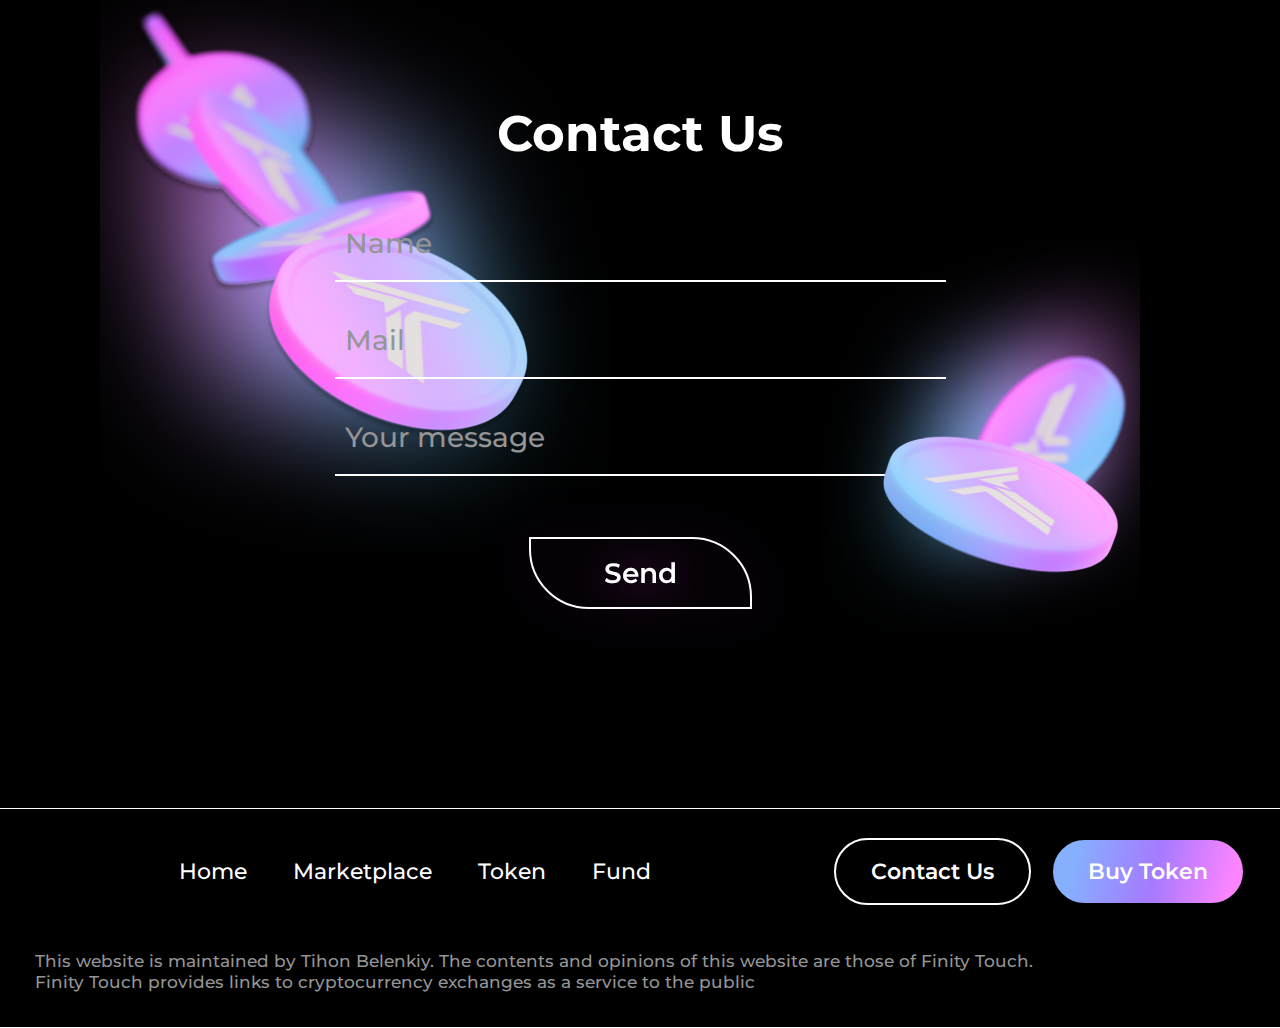
==== commit 6e072d80: "fix scroll" ====
--- a/index.html
+++ b/index.html
@@ -72,7 +72,7 @@
                 </div>
 
                 <div class="burger-menu">
-                    <input id="menu-toggle" type="checkbox">
+                    <input id="menu-toggle" type="checkbox" onclick="unscroll()">
                     <label class="menu-btn" for="menu-toggle">
                       <span></span>
                     </label>
--- a/css/index.css
+++ b/css/index.css
@@ -15,6 +15,7 @@
   color: #FFFFFF;
   overflow-x: hidden;
   max-width: 100vw;
+  height: 100vh;
 }
 
 .wrapper {
@@ -33,6 +34,10 @@
   -webkit-user-select: none;
   -moz-user-select: none;
   -ms-user-select: none;
+}
+
+.unscroll {
+  overflow: hidden;
 }
 
 .button_type1, .button_type2 {
@@ -445,14 +450,6 @@
   -moz-user-select: none;
   -ms-user-select: none;
 }
-.section-4 .swiper-container .swiper-wrapper {
-  align-items: center;
-  text-align: center;
-}
-.section-4 .swiper-container .swiper-slide {
-  text-align: center;
-}
-
 .section-5 {
   margin-bottom: 10.5%;
 }
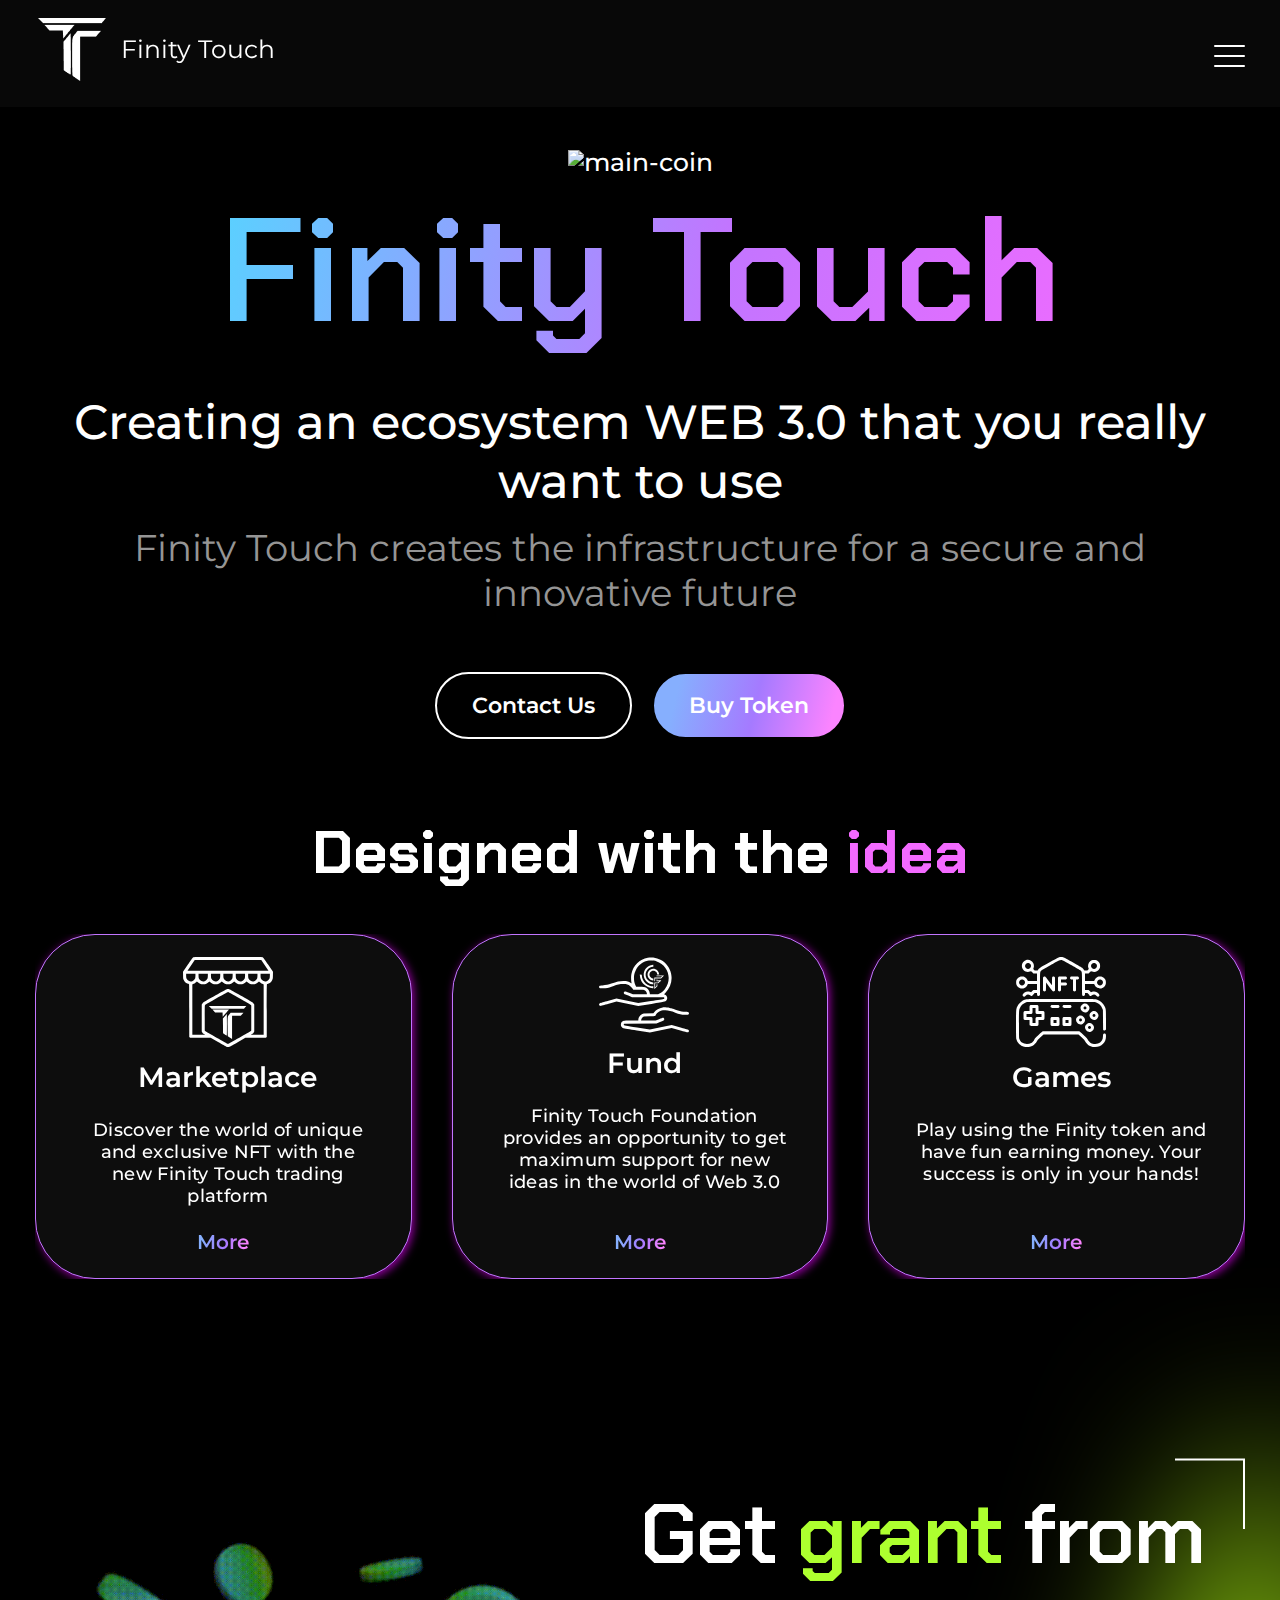
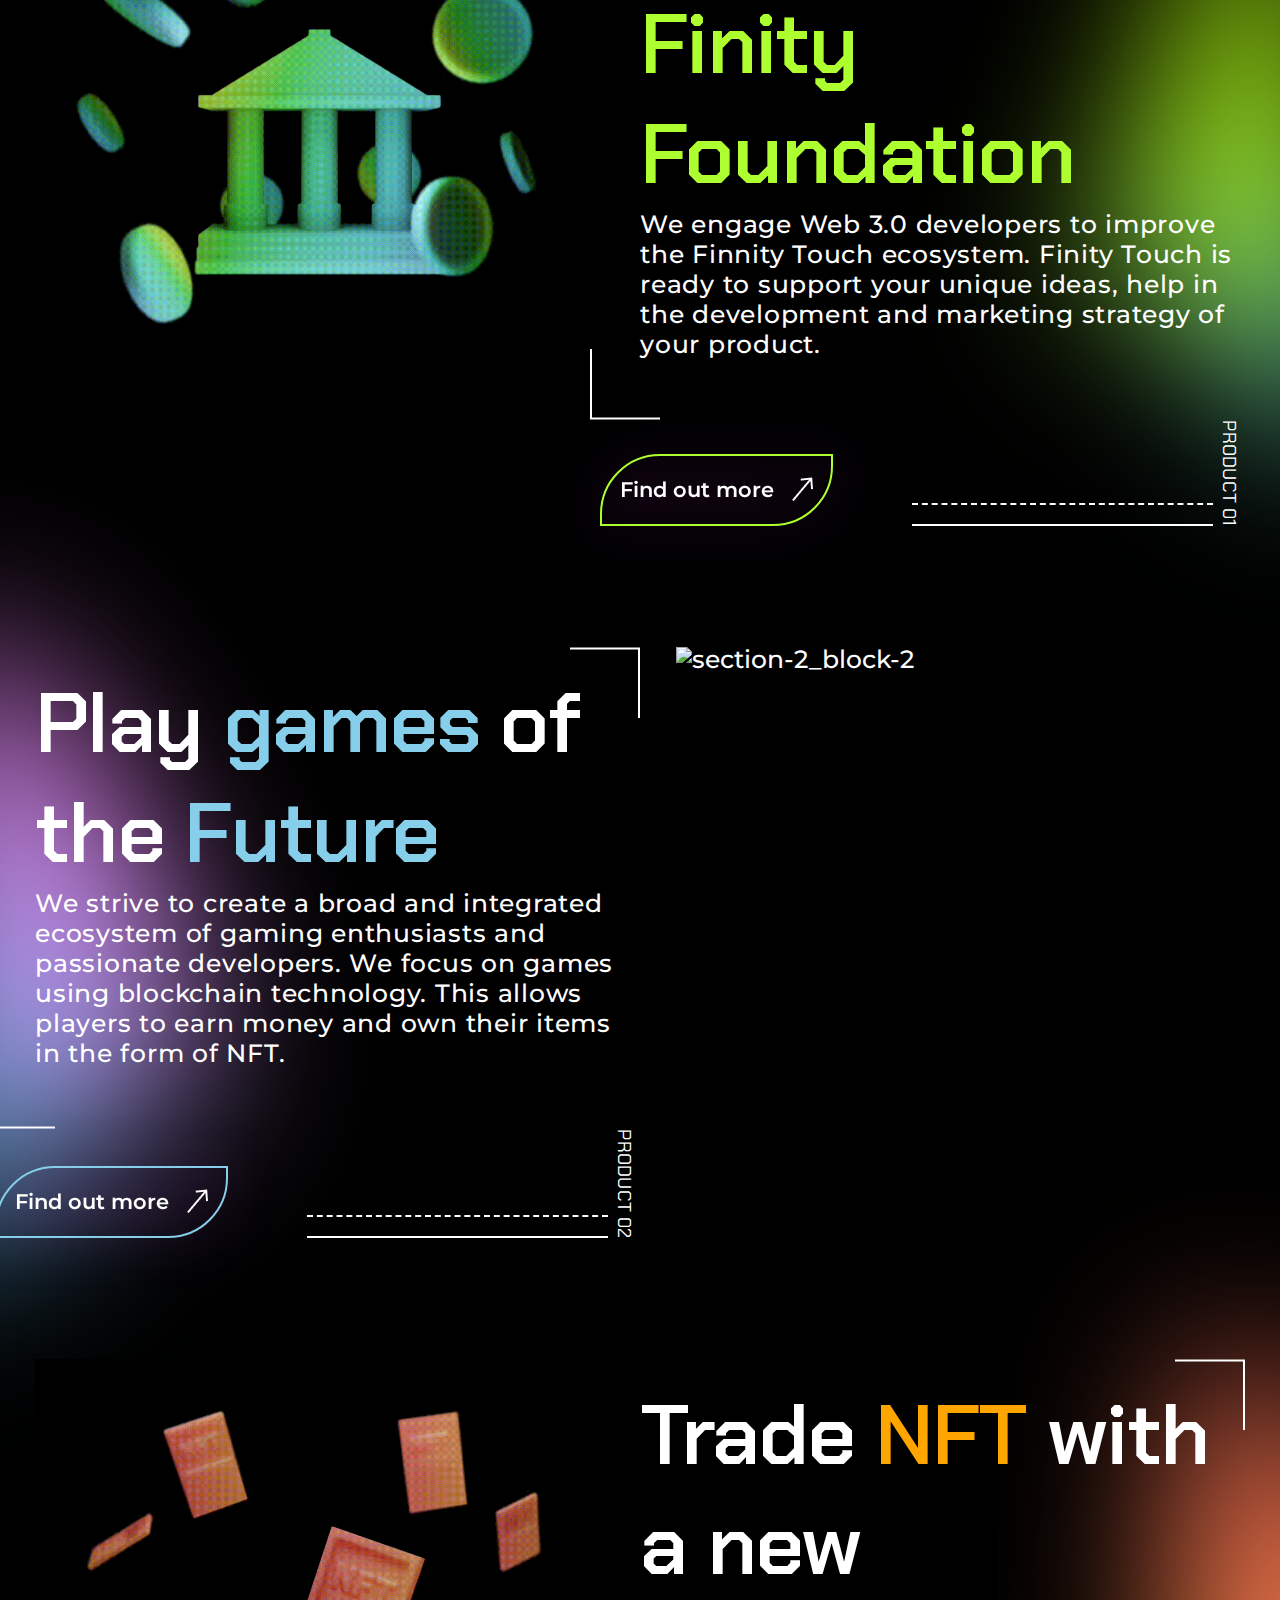
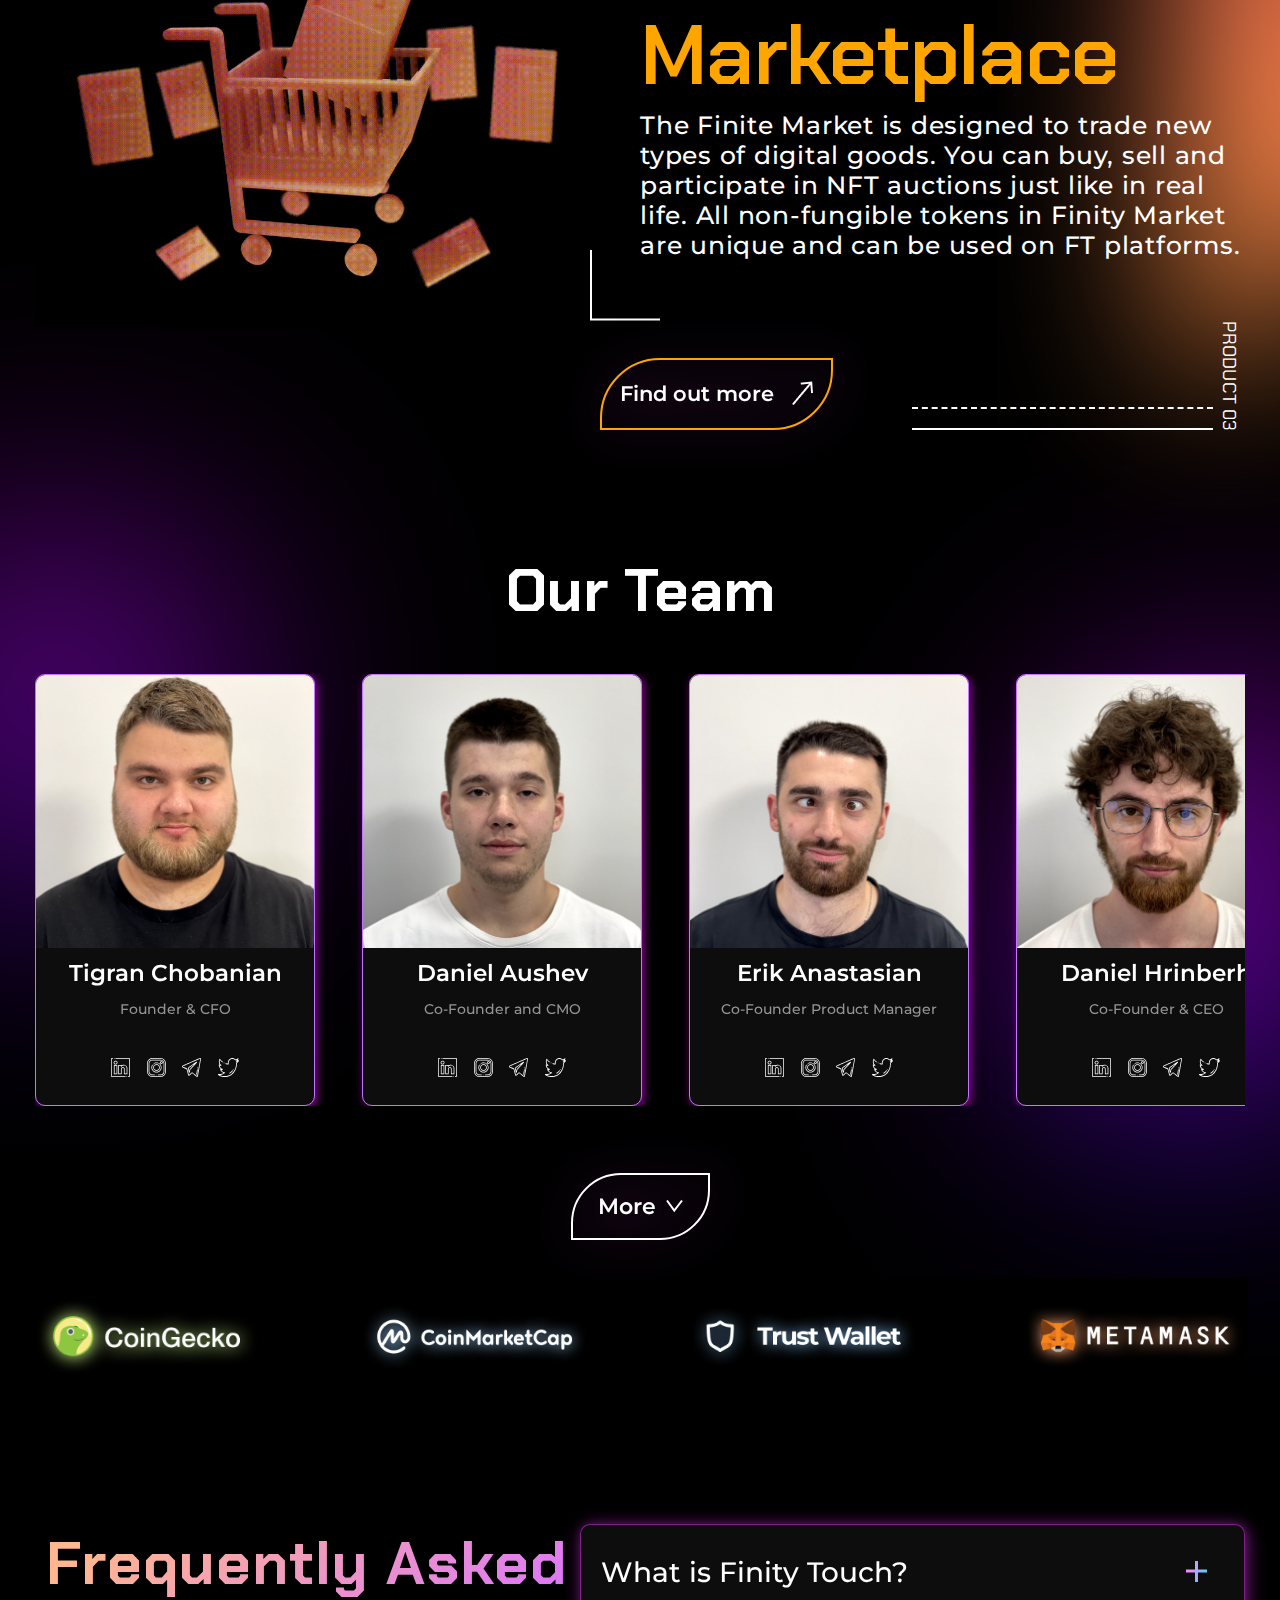
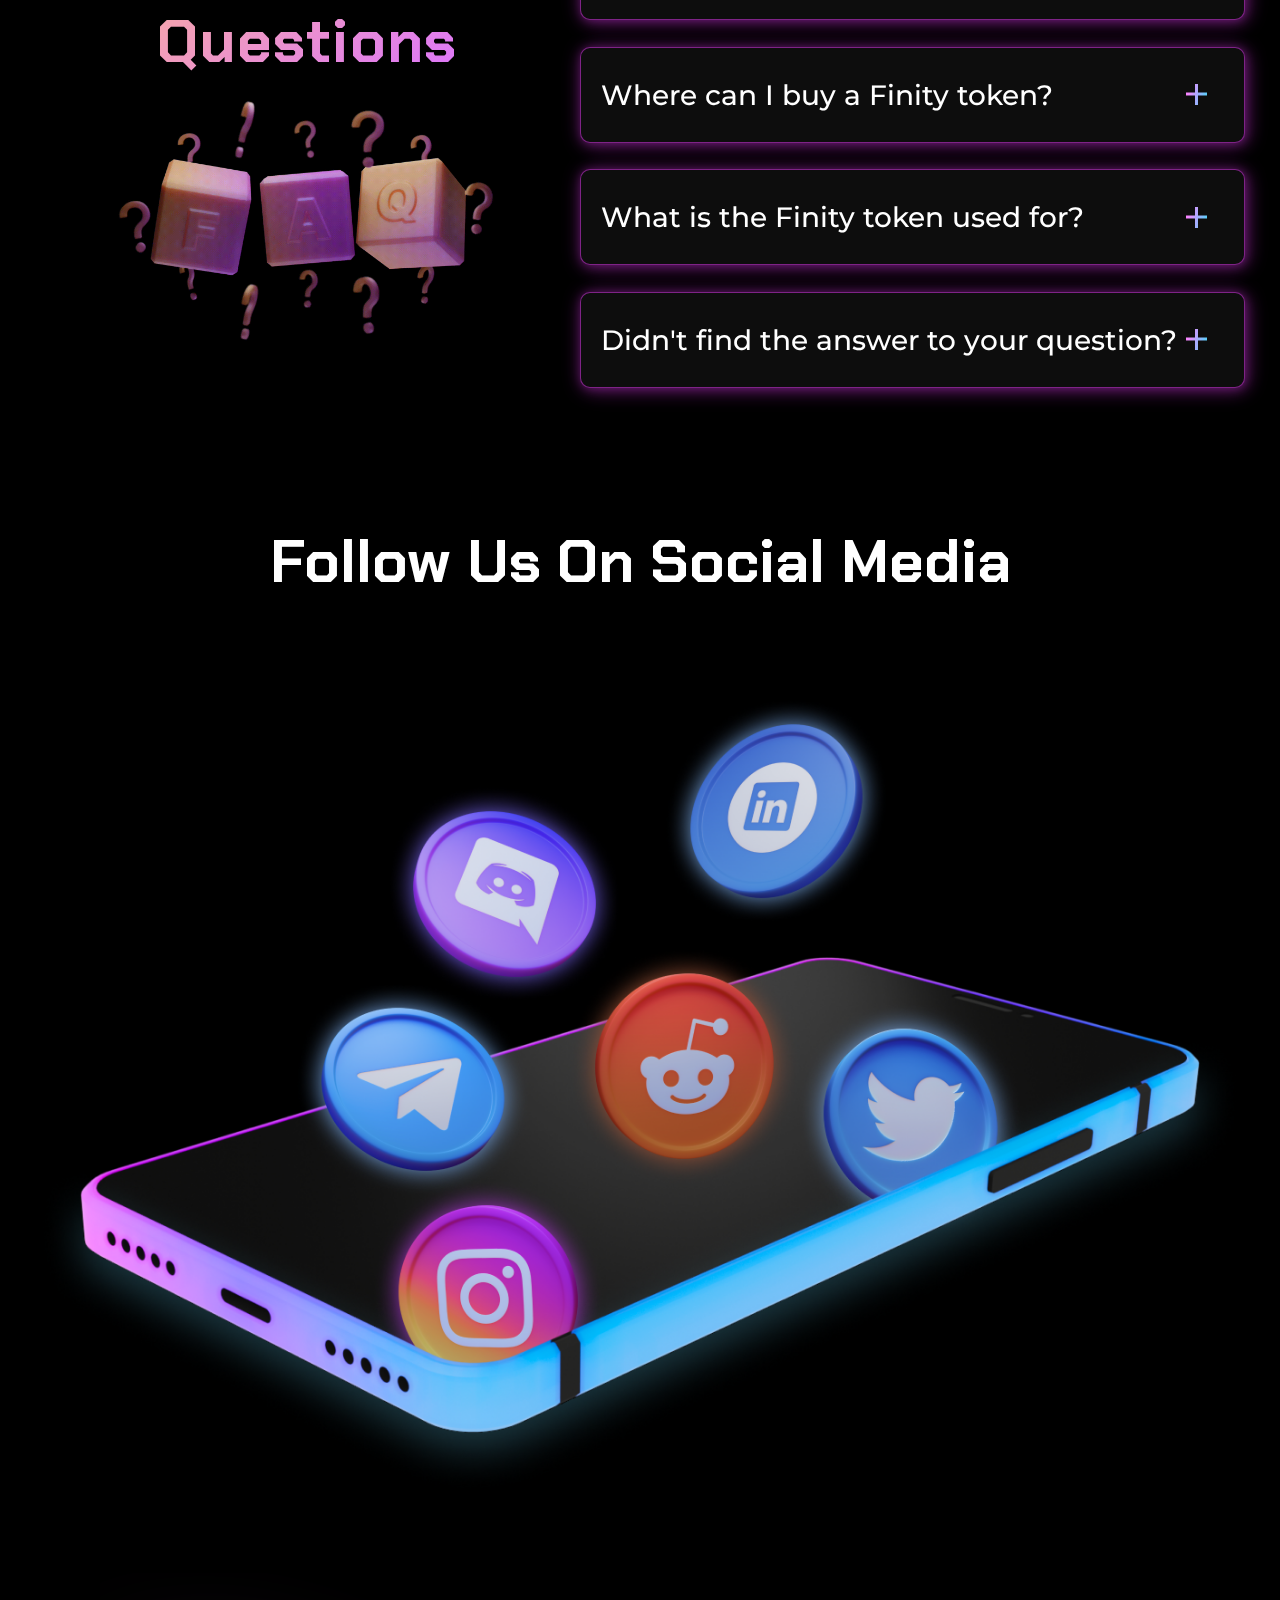
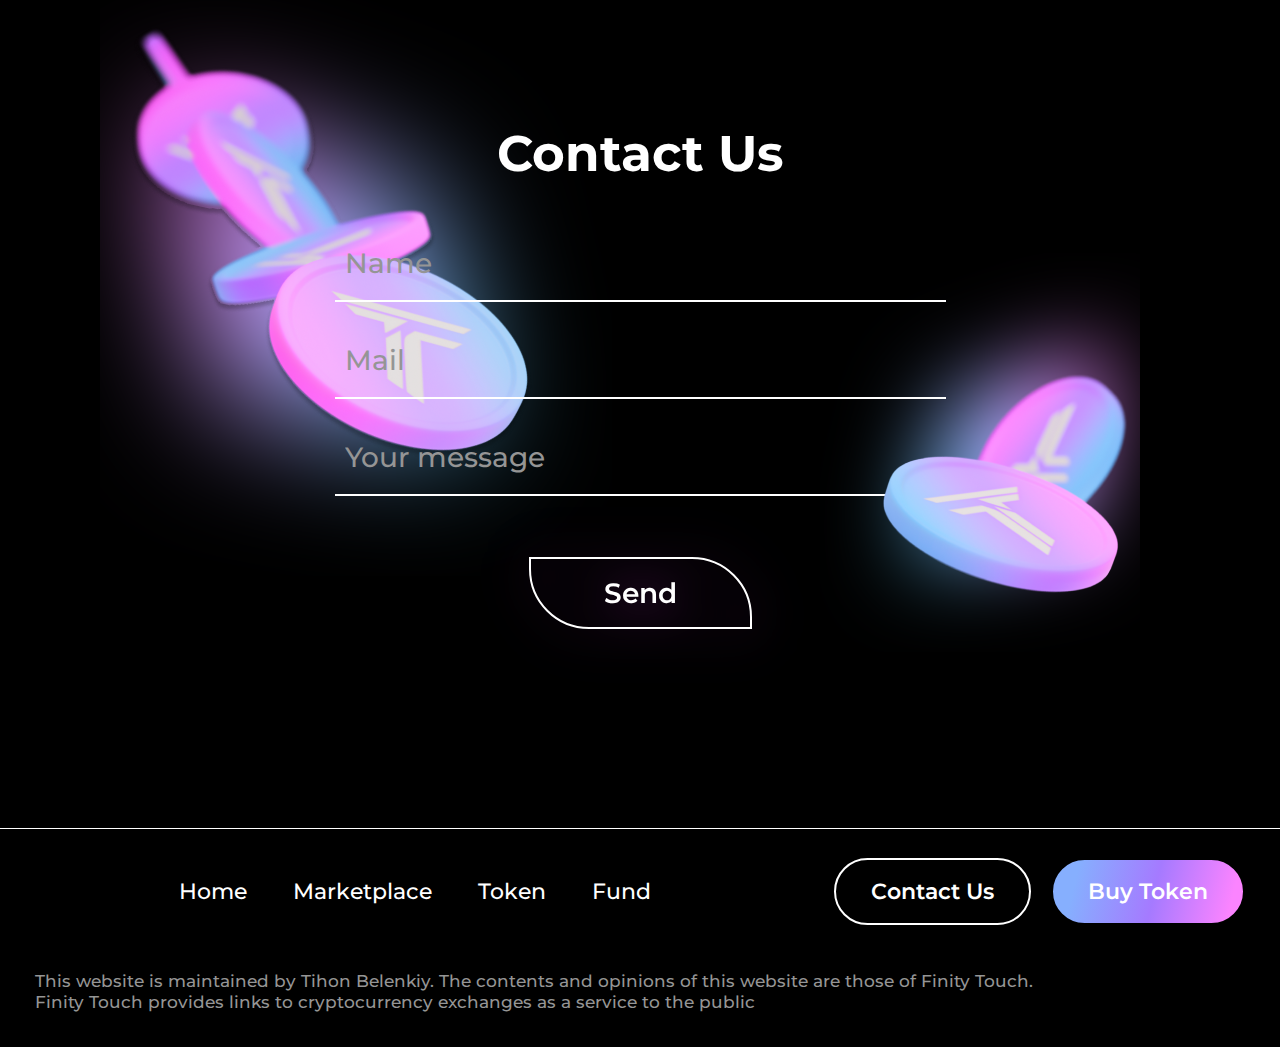
==== commit e3a65edd: "adapt main" ====
--- a/index.html
+++ b/index.html
@@ -332,6 +332,10 @@
 
                 <h1>Our Team</h1>
 
+                <div class="nav-left nav">
+                    <img src="source/img/main_section-3_nav-left.svg" alt="section-3_nav-left">
+                </div>
+
                 <div class="swiper-container section-3_swiper-container" slides-per-view="3" grid-rows="2" space-between="30">
                     <div class="swiper-wrapper">
 
@@ -456,6 +460,10 @@
                         </div>
 
                     </div>
+                </div>
+
+                <div class="nav-right nav">
+                    <img src="source/img/main_section-3_nav-right.svg" alt="section-3_nav-right">
                 </div>
 
                 <a href="#"><button class="button">
--- a/css/index.css
+++ b/css/index.css
@@ -365,6 +365,9 @@
   text-align: center;
   margin-bottom: 3.7%;
 }
+.section-3 .nav {
+  display: none;
+}
 .section-3 .section-3_swiper-container {
   margin-bottom: 5.5%;
   overflow: hidden;
@@ -450,6 +453,13 @@
   -moz-user-select: none;
   -ms-user-select: none;
 }
+.section-4 .swiper-container .swiper-wrapper {
+  align-items: center;
+}
+.section-4 .swiper-container .swiper-slide img {
+  width: 100%;
+}
+
 .section-5 {
   margin-bottom: 10.5%;
 }
@@ -984,26 +994,32 @@
   .main .main_flex .main_text .main_button-flex button {
     font-size: 18px;
     line-height: 21px;
-    padding: 10px 12px;
+    padding: 12px 17px;
   }
   .section-1 h1 {
-    font-size: 40px;
-    line-height: 50px;
+    font-size: 24px;
+    line-height: 31px;
+    margin-bottom: 30px;
   }
   .section-1 .swiper-container .swiper-wrapper .swiper-slide {
     padding: 22px 15px 23px 15px;
+    height: auto;
+  }
+  .section-1 .swiper-container .swiper-wrapper .swiper-slide .slide-content img {
+    width: 25%;
   }
   .section-1 .swiper-container .swiper-wrapper .swiper-slide .slide-content h3 {
-    font-size: 21px;
-    line-height: 28px;
-  }
-  .section-1 .swiper-container .swiper-wrapper .swiper-slide .slide-content p {
     font-size: 16px;
     line-height: 20px;
   }
+  .section-1 .swiper-container .swiper-wrapper .swiper-slide .slide-content p {
+    font-size: 12px;
+    line-height: 15px;
+    margin-bottom: 15px;
+  }
   .section-1 .swiper-container .swiper-wrapper .swiper-slide .slide-content button {
-    font-size: 18px;
-    line-height: 21px;
+    font-size: 15px;
+    line-height: 18px;
   }
   .section-2 .block-flex {
     justify-content: space-between;
@@ -1035,6 +1051,7 @@
   .section-2 .block-flex .block-flex_info p {
     font-size: 16px;
     line-height: 21px;
+    text-align: center;
   }
   .section-2 .block-flex .block-flex_info .footer-info {
     align-items: flex-end;
@@ -1066,39 +1083,92 @@
     margin-bottom: 60px;
   }
   .section-3 h1 {
-    font-size: 40px;
-    line-height: 50px;
+    font-size: 30px;
+    line-height: 39px;
+    margin-bottom: 23px;
+  }
+  .section-3 .nav {
+    display: inline-block;
+    position: absolute;
+  }
+  .section-3 .nav img {
+    width: 100%;
+  }
+  .section-3 .nav-left {
+    left: 19px;
+    top: 49%;
+  }
+  .section-3 .nav-right {
+    right: 19px;
+    top: 49%;
+  }
+  .section-3 .section-3_swiper-container {
+    max-width: 80%;
+    margin: 0 auto;
+  }
+  .section-3 .section-3_swiper-container .swiper-wrapper .swiper-slide {
+    position: relative;
+    height: 200px;
   }
   .section-3 .section-3_swiper-container .swiper-wrapper .swiper-slide img {
     width: 100%;
   }
   .section-3 .section-3_swiper-container .swiper-wrapper .swiper-slide h3 {
-    font-size: 21px;
-    line-height: 25px;
+    font-size: 12px;
+    line-height: 15px;
   }
   .section-3 .section-3_swiper-container .swiper-wrapper .swiper-slide h5 {
-    font-size: 14px;
-    line-height: 17px;
+    font-size: 9px;
+    line-height: 11px;
+  }
+  .section-3 .section-3_swiper-container .swiper-wrapper .swiper-slide .icons-flex {
+    width: 70%;
+    position: absolute;
+    bottom: -5px;
+    left: 13px;
+  }
+  .section-3 .section-3_swiper-container .swiper-wrapper .swiper-slide .icons-flex img {
+    width: 100%;
   }
   .section-3 button {
+    display: none;
     padding: 10px 20px;
     font-size: 18px;
     line-height: 21px;
   }
+  .section-5 {
+    margin-bottom: 70px;
+  }
   .section-5 .content-flex {
     flex-direction: column;
+  }
+  .section-5 .content-flex .title {
+    margin-bottom: 25px;
+    overflow: hidden;
   }
   .section-5 .content-flex .title h1 {
     font-size: 30px;
     line-height: 39px;
     letter-spacing: 0.02em;
   }
+  .section-5 .content-flex .title .title-img {
+    width: 170%;
+    position: relative;
+    right: 110px;
+  }
+  .section-5 .content-flex .questions .question-block {
+    padding-right: 15px;
+  }
   .section-5 .content-flex .questions .question-block .title-flex h3 {
-    font-size: 18px;
-    line-height: 21px;
+    font-size: 14px;
+    line-height: 17px;
+  }
+  .section-5 .content-flex .questions .question-block .title-flex img {
+    width: 7%;
   }
   .section-5 .content-flex .questions .question-block p {
-    font-size: 14px;
+    font-size: 12px;
+    line-height: 15px;
   }
   .section-5 .content-flex .questions .hide p {
     opacity: 0;
@@ -1106,13 +1176,22 @@
     margin-top: 0;
   }
   .section-6 h1 {
-    font-size: 30px;
-    line-height: 50px;
+    font-size: 21px;
+    line-height: 27px;
   }
   .section-6 .img-box {
     text-align: center;
   }
   .section-6 .img-box img {
-    width: 80%;
+    width: 100%;
+  }
+  .section-7 .contact-box h2 {
+    font-size: 30px;
+    line-height: 35px;
+  }
+  .section-7 .contact-box button {
+    padding: 15px 50px;
+    font-size: 19px;
+    line-height: 23px;
   }
 }/*# sourceMappingURL=index.css.map */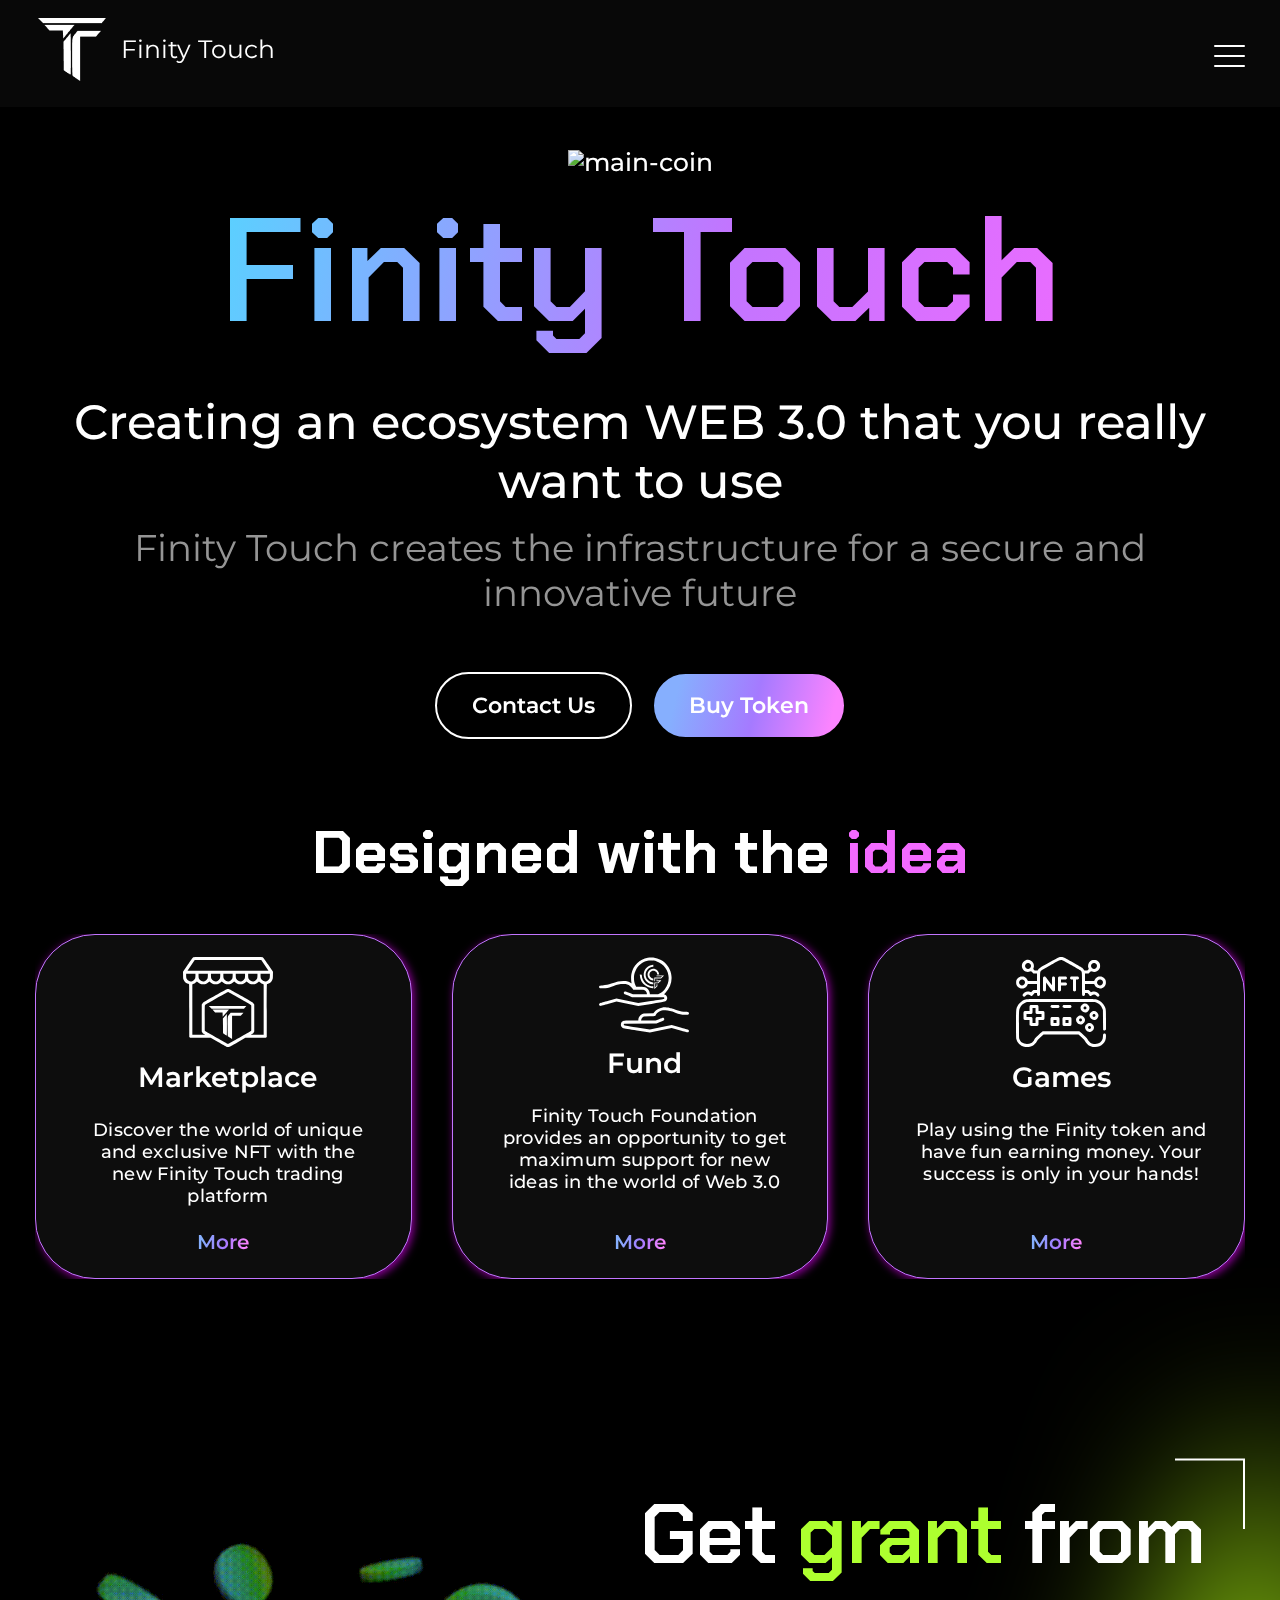
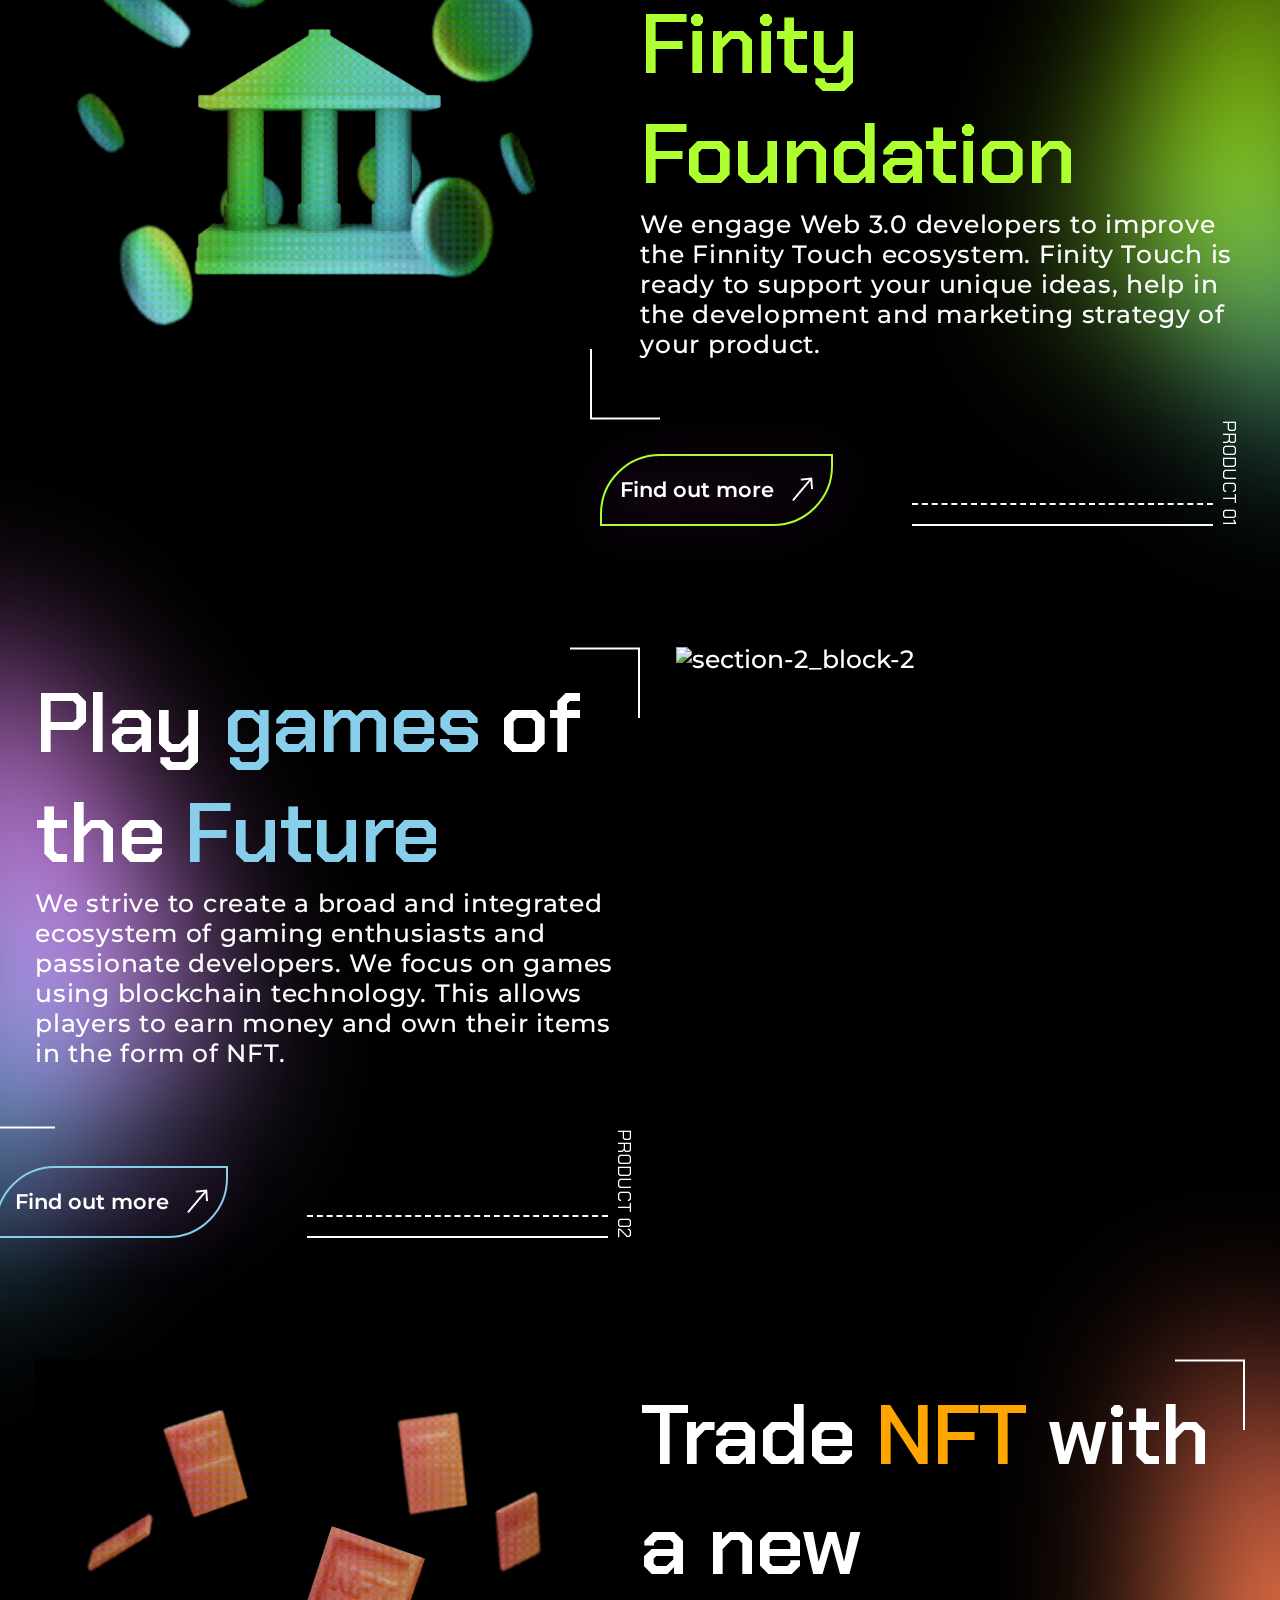
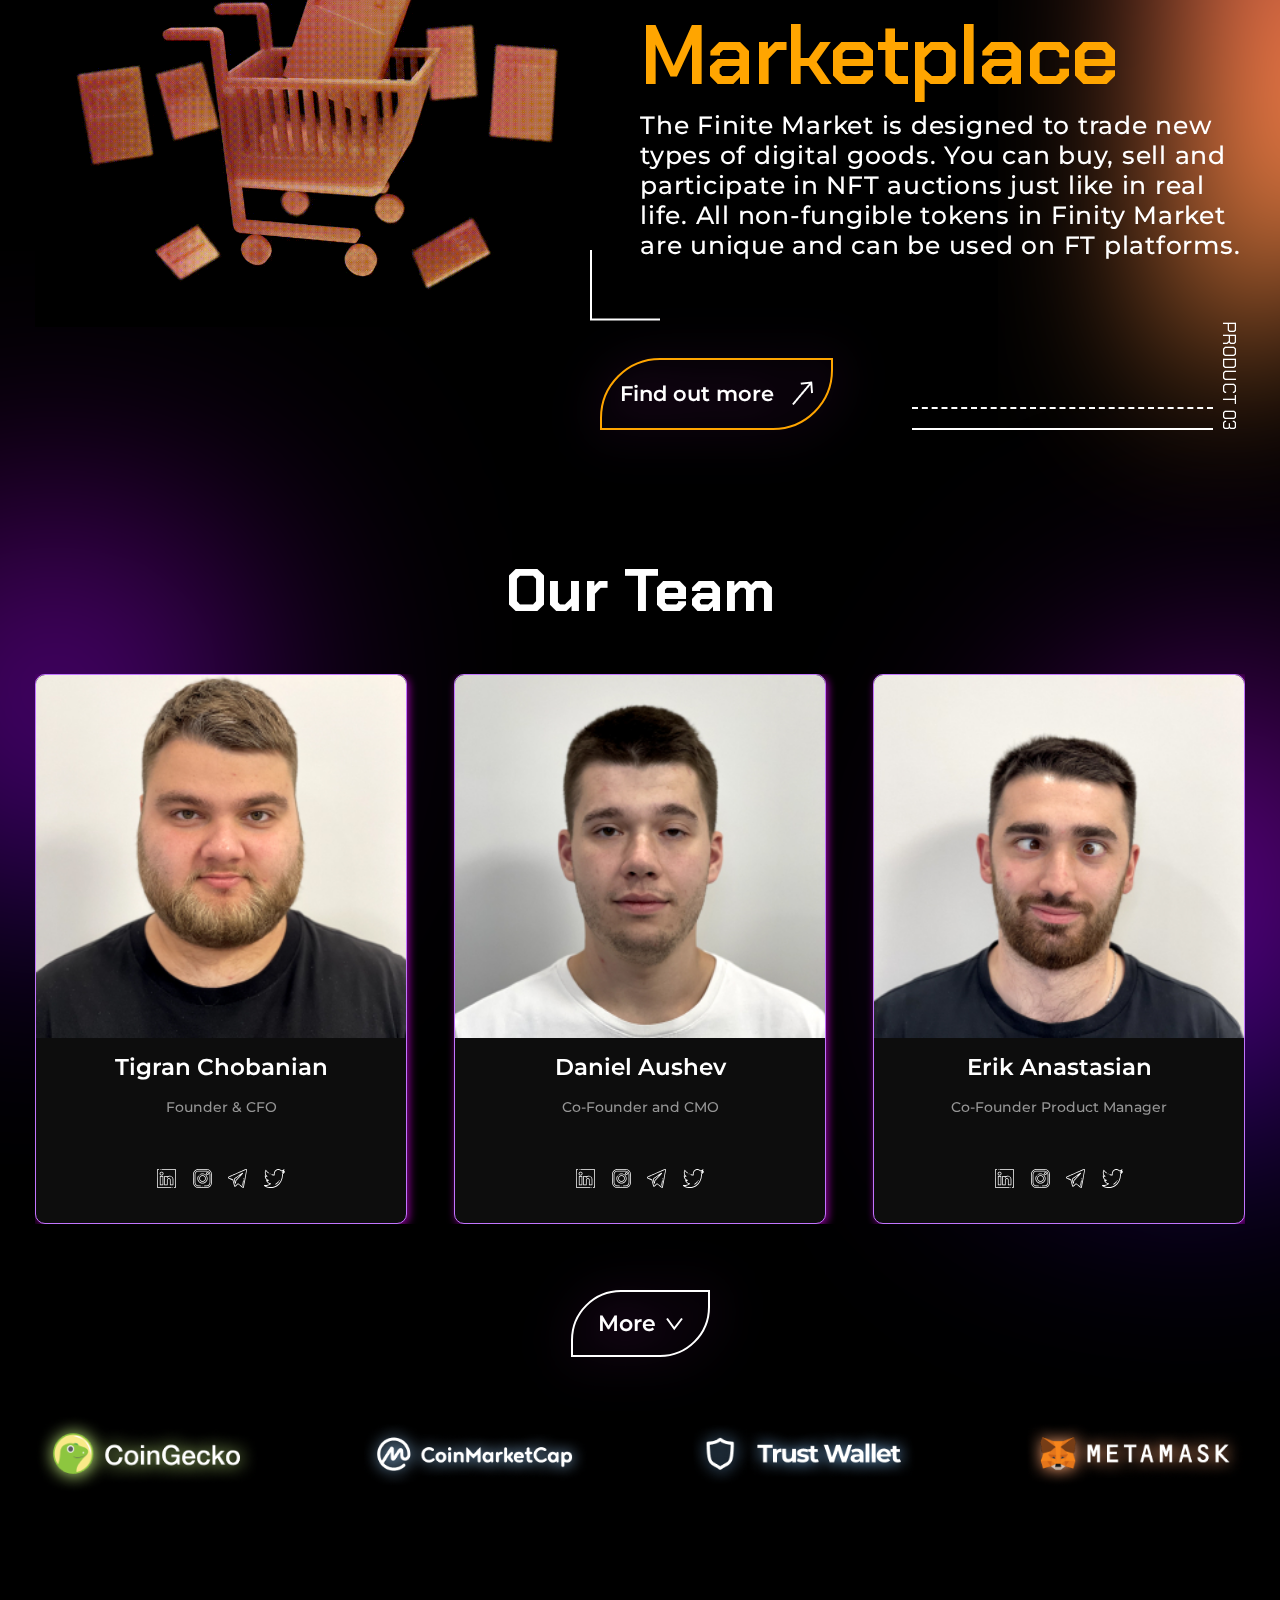
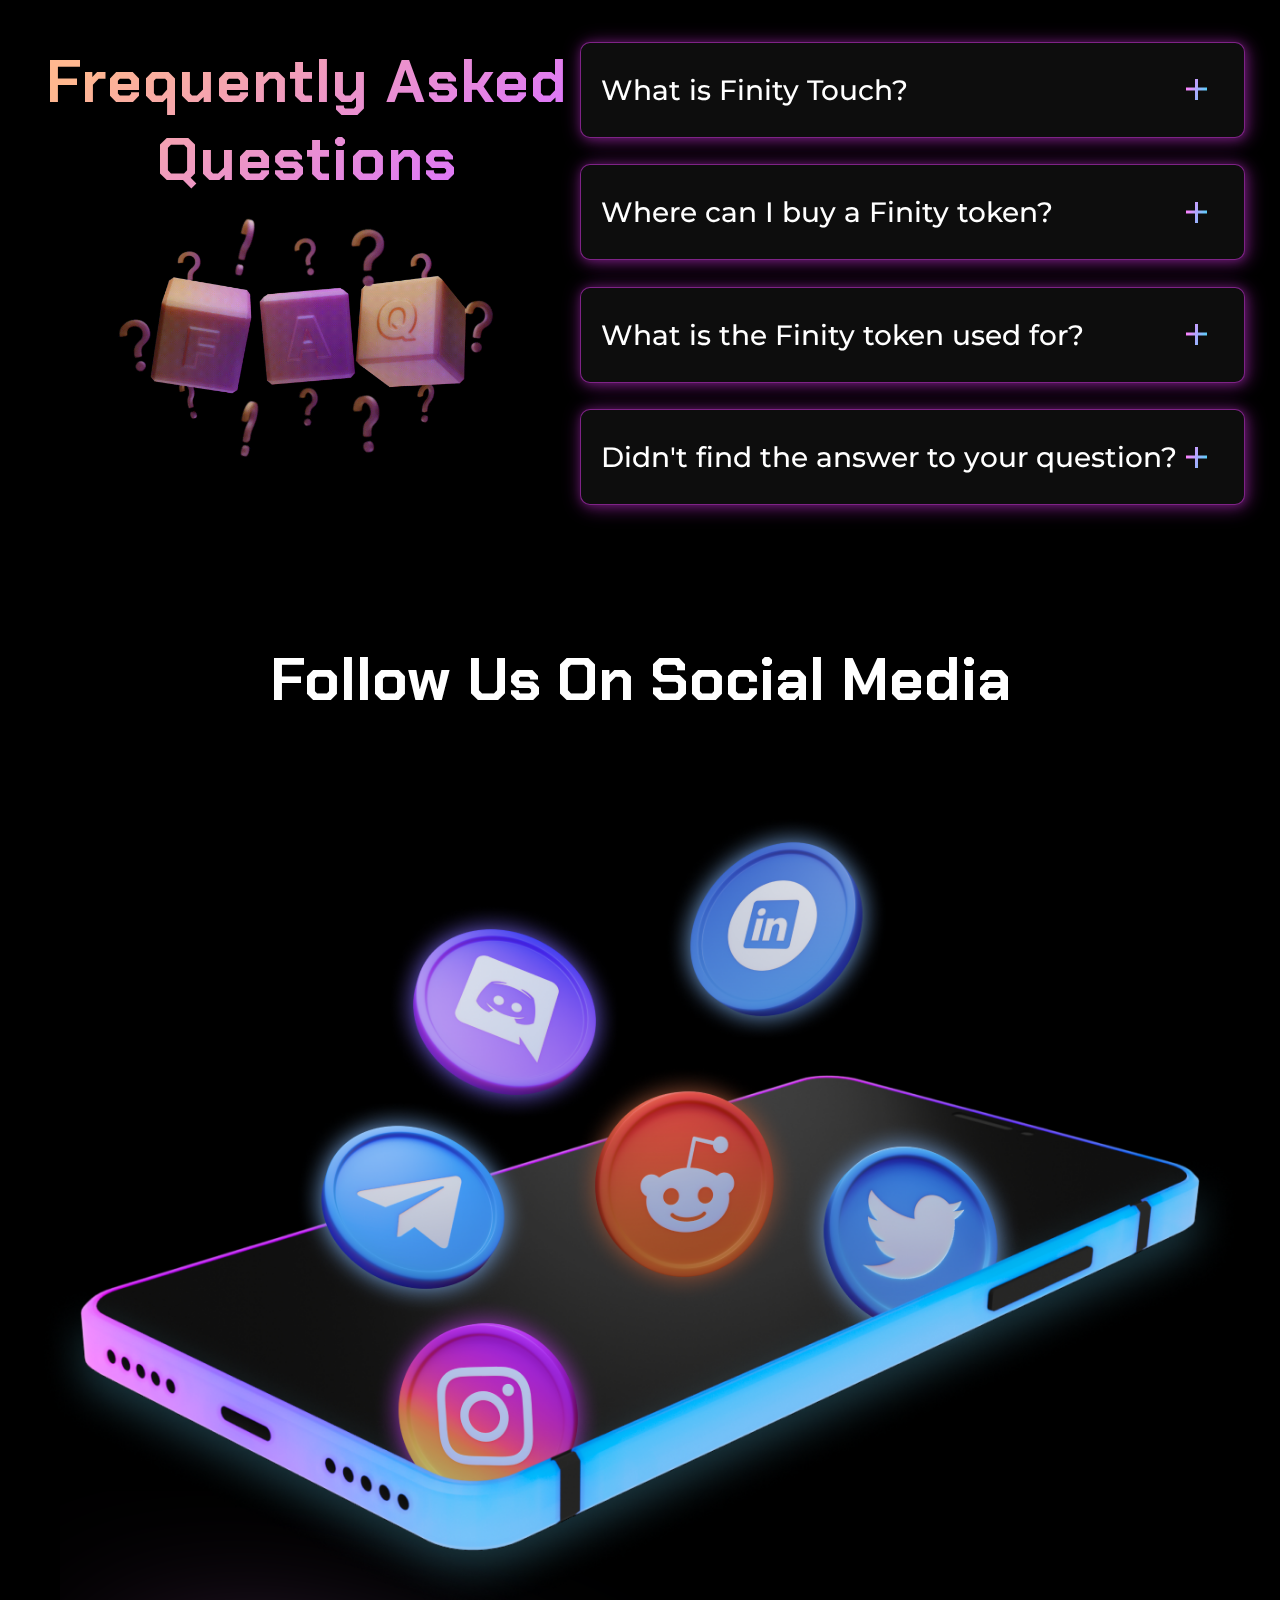
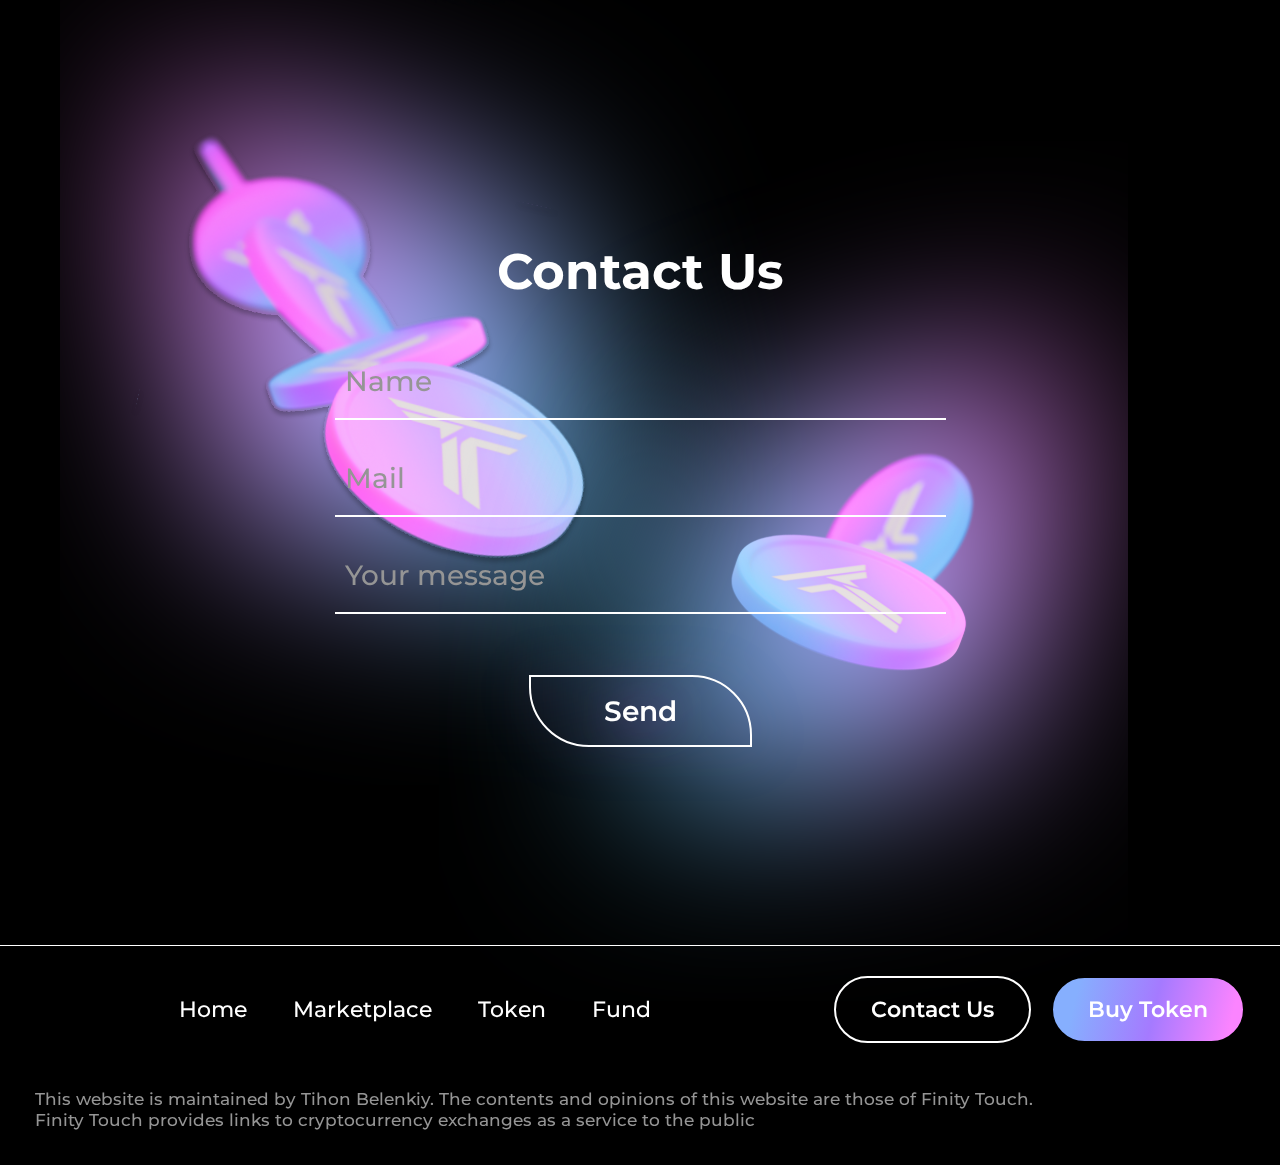
==== commit 1b7e3045: "fix adapt" ====
--- a/index.html
+++ b/index.html
@@ -587,14 +587,7 @@
 
         <div class="section-7">
 
-            <img class="coin-left" src="source/img/main_section-7_coin-left.png" alt="section-7_coin-left">
-                
-                <div class="deco deco-left">
-                    <img src="source/img/main_section-7_deco-1.svg" alt="section-7_deco-1">
-                </div>
-                <div class="deco deco-right">
-                    <img src="source/img/main_section-7_deco-2.svg" alt="section-7_deco-2">
-                </div>
+            <img class="coin-left" src="source/img/main_section-7_coin-left.svg" alt="section-7_coin-left">
 
             <div class="content">
 
@@ -620,10 +613,10 @@
 
                     <a href="#"><button class="button">Send</button></a>
                 </div>
-
-                <img class="coin-right" src="source/img/main_section-7_coin-right.png" alt="section-7_coin-right">
-
-            </div>
+            </div>
+
+            <img class="coin-right" src="source/img/main_section-7_coin-right.svg" alt="section-7_coin-right">
+
         </div>
 
         <footer>
--- a/css/index.css
+++ b/css/index.css
@@ -376,7 +376,6 @@
   -ms-user-select: none;
 }
 .section-3 .section-3_swiper-container .swiper-wrapper .swiper-slide {
-  max-width: 280px;
   overflow: hidden;
   text-align: center;
   background: #0D0D0D;
@@ -443,6 +442,8 @@
 
 .section-4 {
   margin-bottom: 10%;
+  position: relative;
+  z-index: -2;
 }
 .section-4 .swiper-container {
   max-width: 95vw;
@@ -556,35 +557,43 @@
 .section-7 {
   position: relative;
   margin-bottom: 15.5%;
+  /*
+      .deco{
+          position: absolute;
+          z-index: -1;
+          width: 30%;
+
+          img{
+              width: 100%;
+          }
+      }
+
+      .deco-left{
+          left: 100px;
+          top: -150px;
+
+          width: 40%;
+      }
+
+      .deco-right{
+          right: 140px;
+          top: 130px;
+
+          width: 25%;
+      }
+  */
 }
 .section-7 img {
   position: absolute;
+  z-index: -1;
 }
 .section-7 .coin-left {
   left: 60px;
-  top: -100px;
+  top: -350px;
 }
 .section-7 .coin-right {
   right: 152px;
-  top: 250px;
-}
-.section-7 .deco {
-  position: absolute;
-  z-index: -1;
-  width: 30%;
-}
-.section-7 .deco img {
-  width: 100%;
-}
-.section-7 .deco-left {
-  left: 100px;
-  top: -150px;
-  width: 40%;
-}
-.section-7 .deco-right {
-  right: 140px;
-  top: 130px;
-  width: 25%;
+  top: -100px;
 }
 .section-7 .contact-box {
   max-width: 611px;
@@ -1152,9 +1161,9 @@
     letter-spacing: 0.02em;
   }
   .section-5 .content-flex .title .title-img {
-    width: 170%;
+    width: 160%;
     position: relative;
-    right: 110px;
+    right: 30%;
   }
   .section-5 .content-flex .questions .question-block {
     padding-right: 15px;
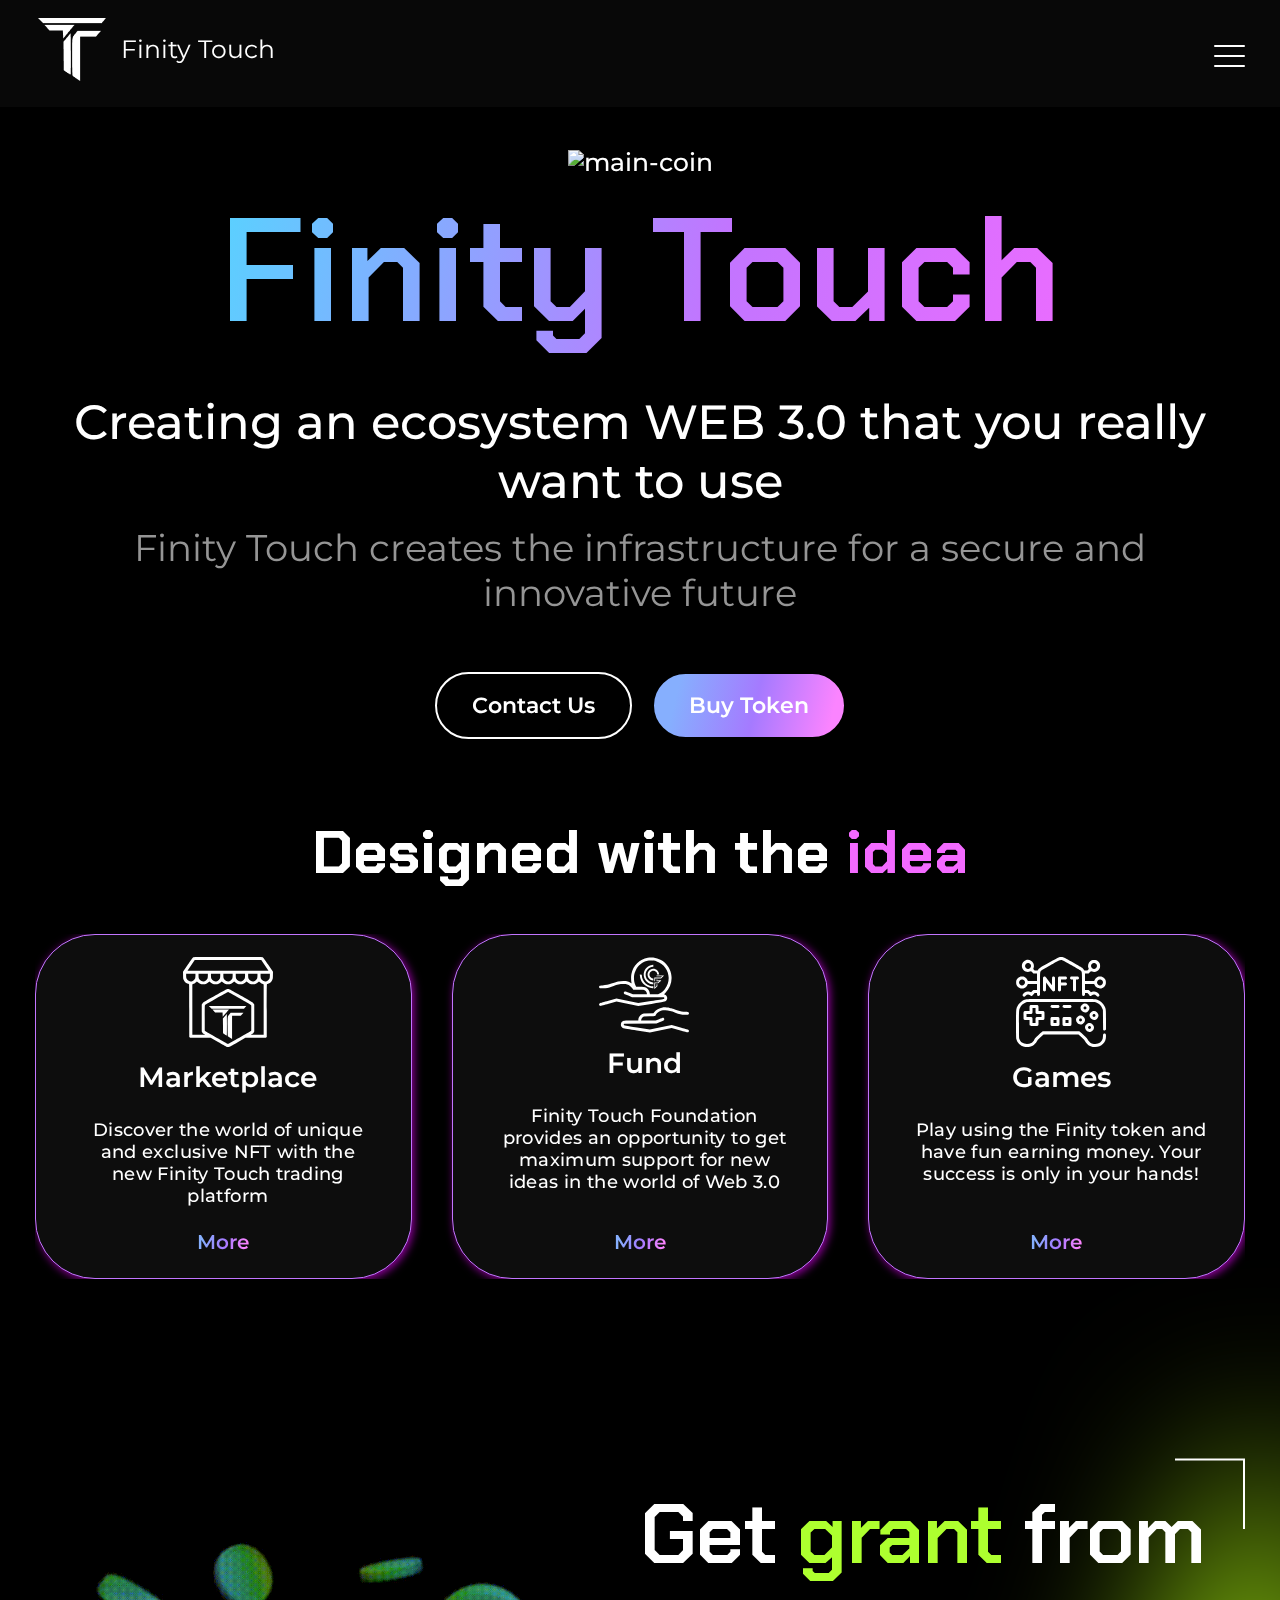
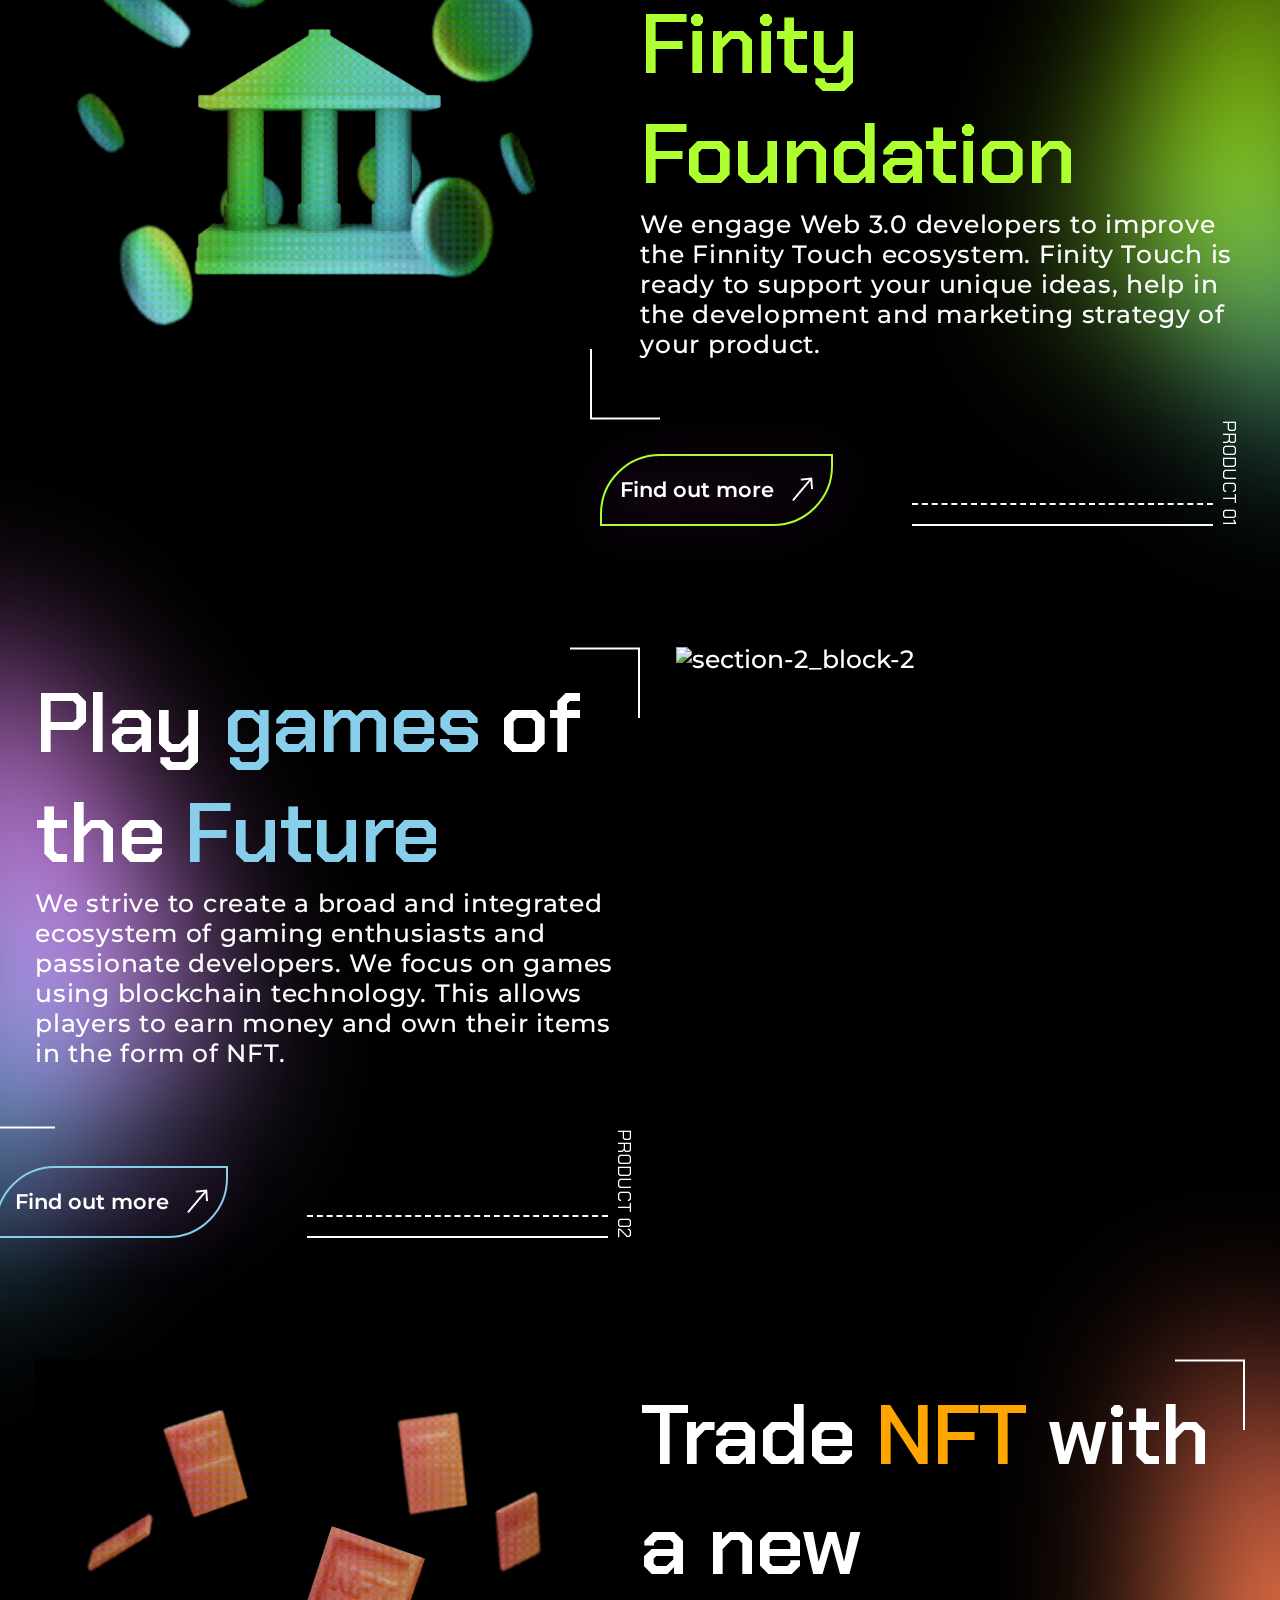
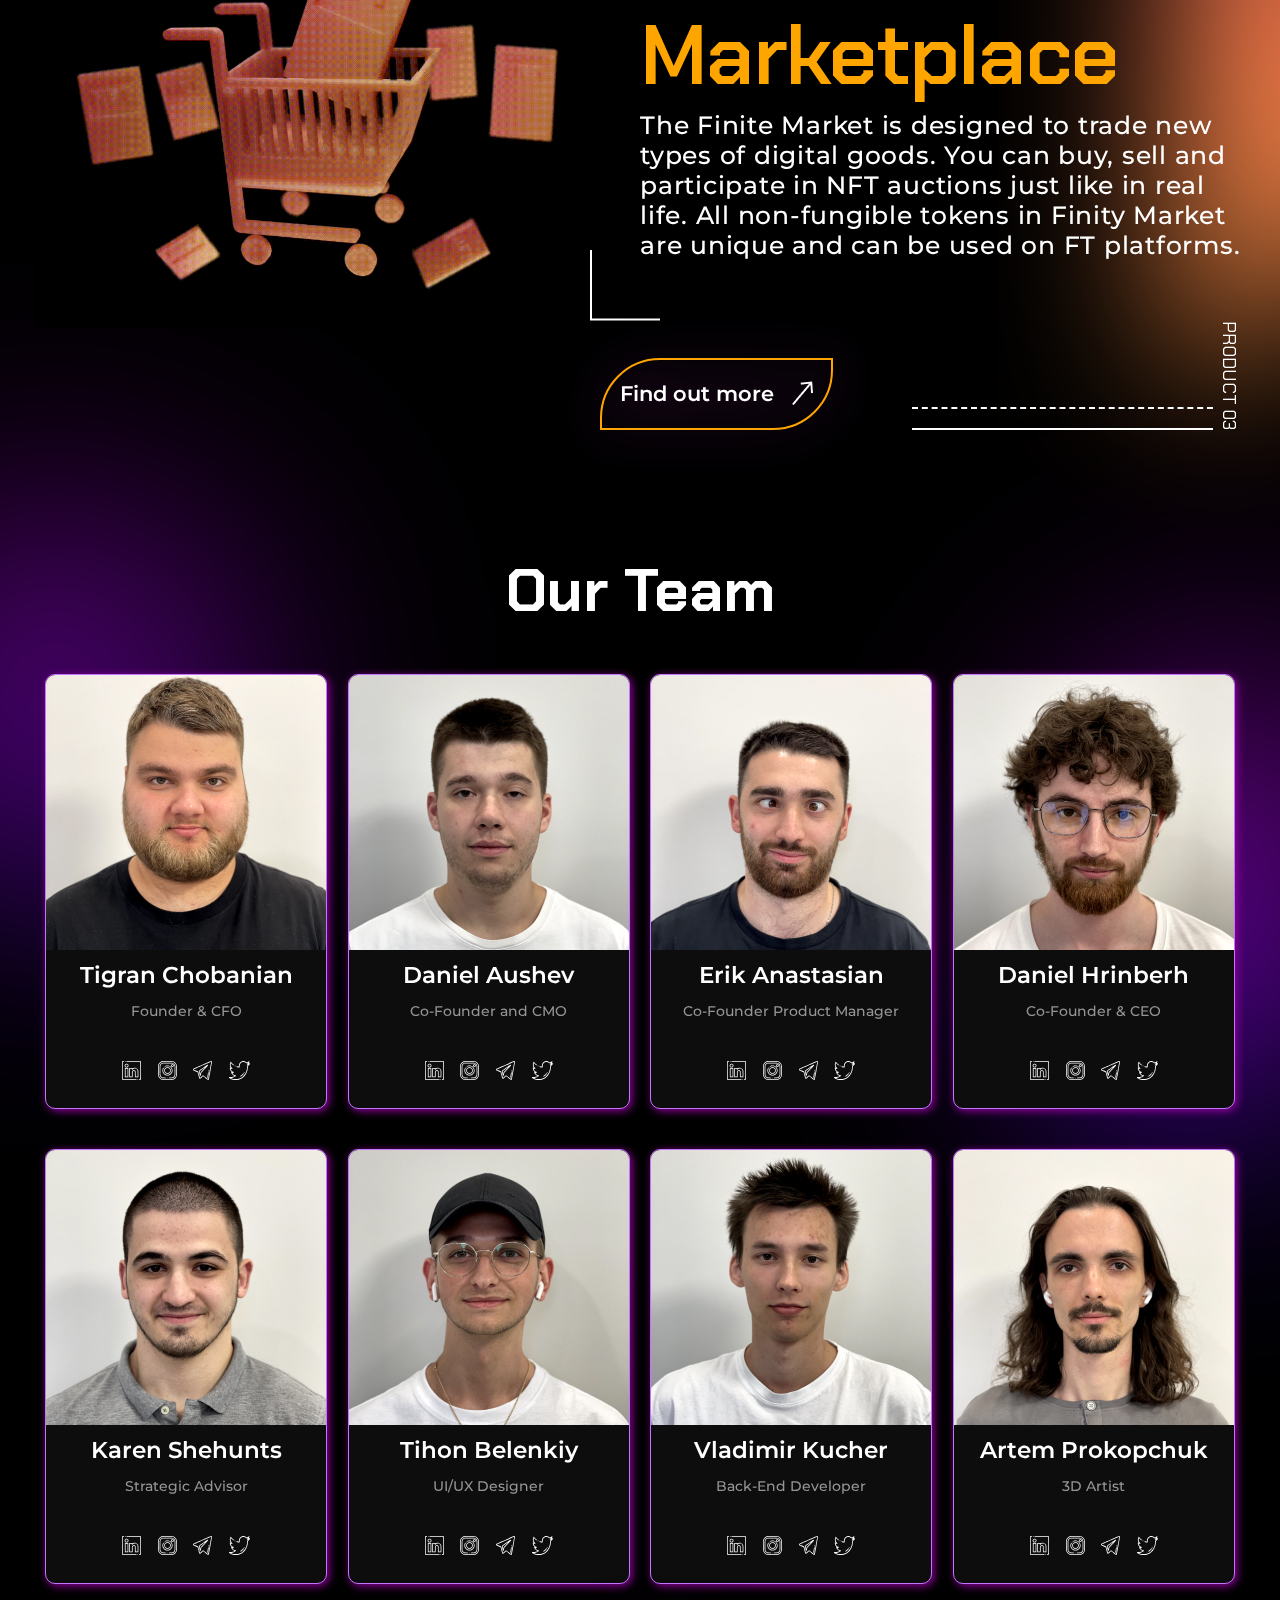
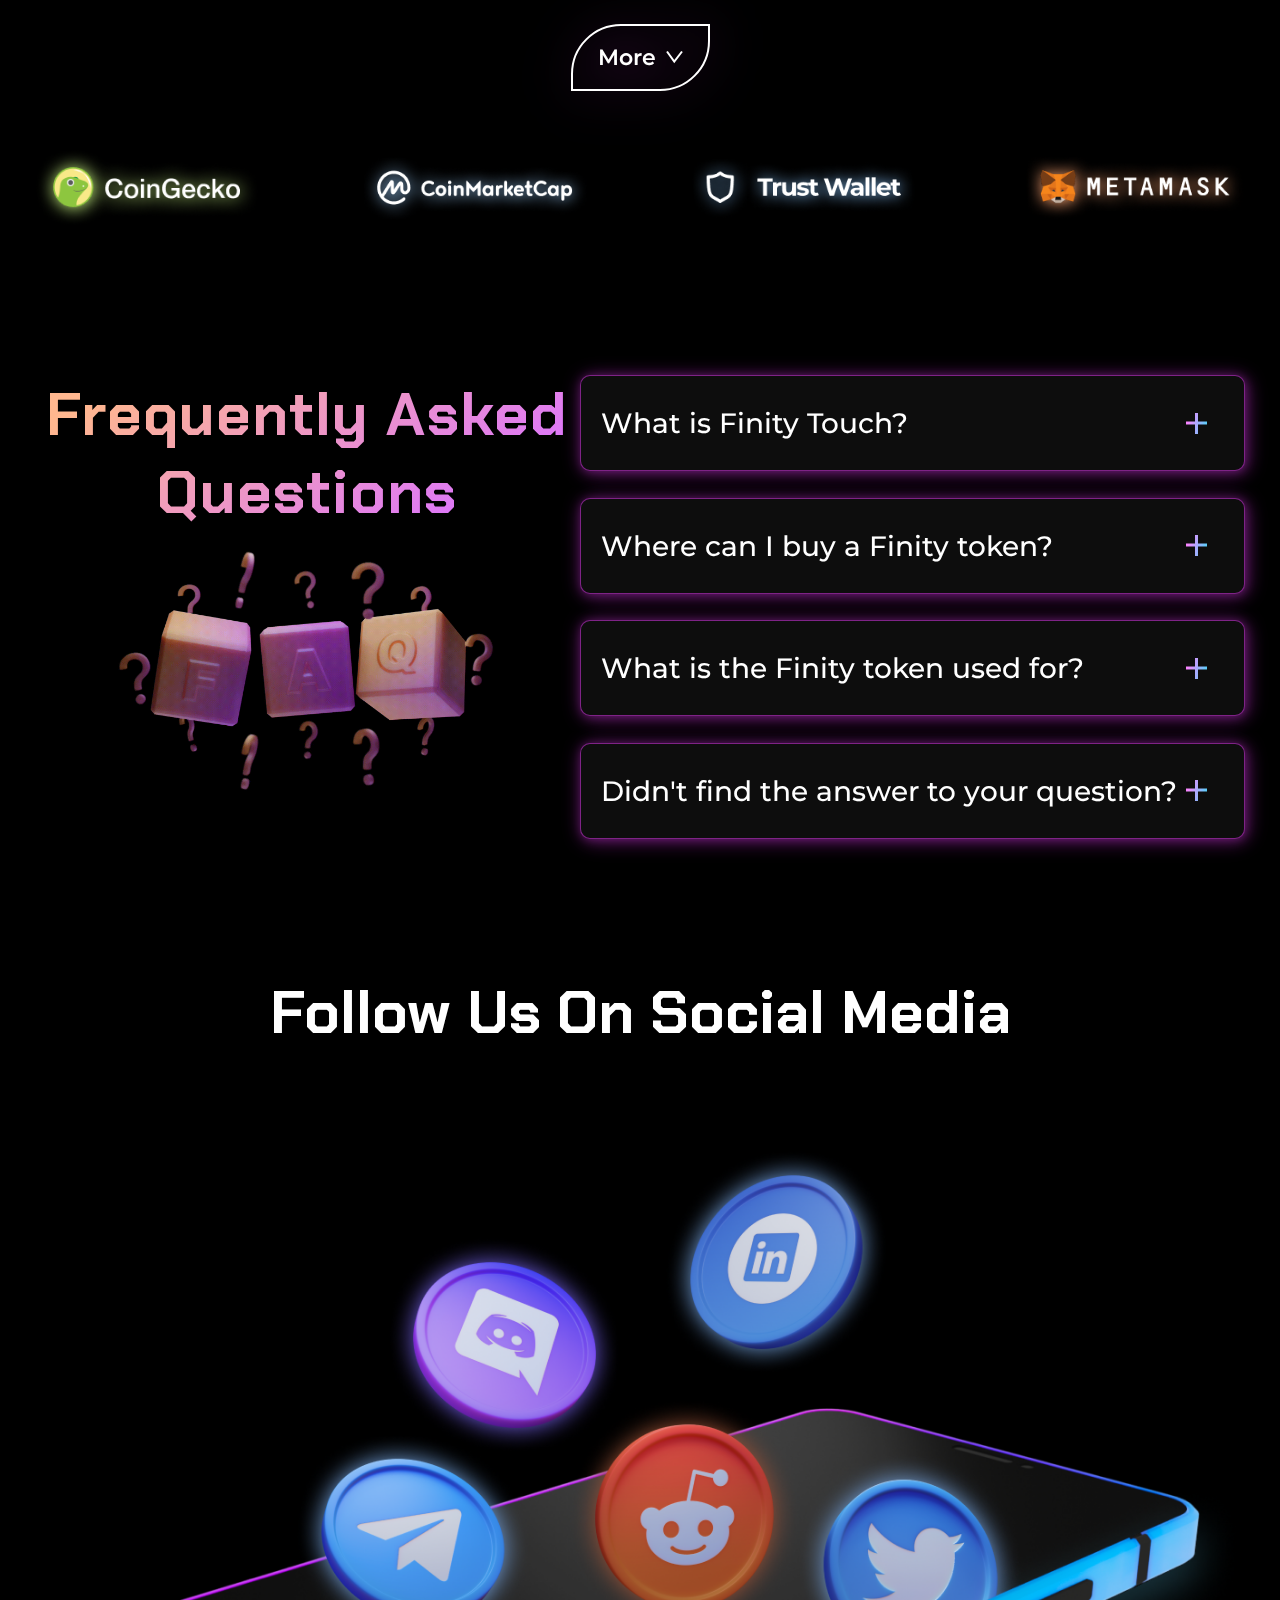
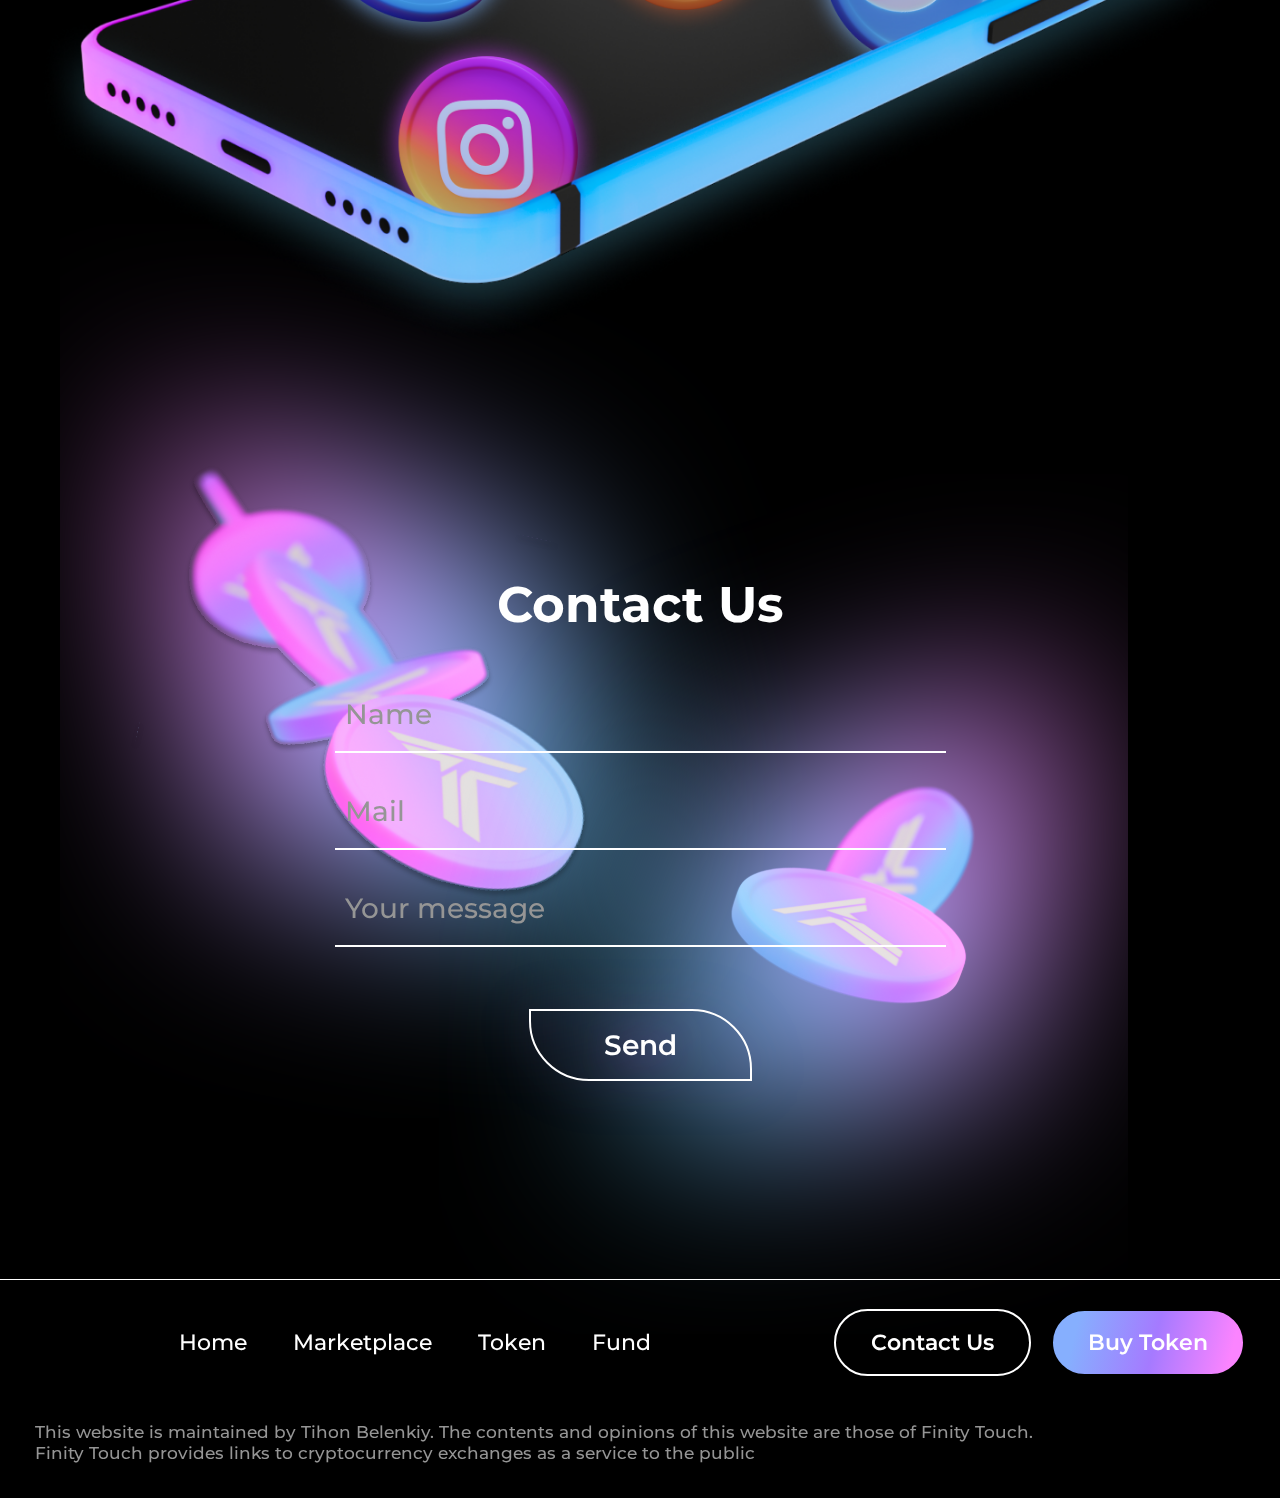
==== commit 357f9e69: "fix sliders" ====
--- a/index.html
+++ b/index.html
@@ -332,6 +332,134 @@
 
                 <h1>Our Team</h1>
 
+                <div class="section-3_team">
+
+                    <div class="team-row row-top">
+                        <div class="team-card">
+                            <img src="source/img/main_section-3_photo-1.jpg" alt="section-3_photo-1">
+
+                            <h3>Tigran Chobanian</h3>
+
+                            <h5>Founder & CFO</h5>
+
+                            <div class="icons-flex">
+                                <a href="#"><img src="source/img/main_section-3_icon-1.svg" alt="section-3_icon-1"></a>
+                                <a href="#"><img src="source/img/main_section-3_icon-2.svg" alt="section-3_icon-2"></a>
+                                <a href="#"><img src="source/img/main_section-3_icon-3.svg" alt="section-3_icon-3"></a>
+                                <a href="#"><img src="source/img/main_section-3_icon-4.svg" alt="section-3_icon-4"></a>
+                            </div>
+                        </div>
+
+                        <div class="team-card">
+                            <img src="source/img/main_section-3_photo-2.jpg" alt="section-3_photo-2">
+
+                            <h3>Daniel Aushev</h3>
+
+                            <h5>Co-Founder and CMO</h5>
+
+                            <div class="icons-flex">
+                                <a href="#"><img src="source/img/main_section-3_icon-1.svg" alt="section-3_icon-1"></a>
+                                <a href="#"><img src="source/img/main_section-3_icon-2.svg" alt="section-3_icon-2"></a>
+                                <a href="#"><img src="source/img/main_section-3_icon-3.svg" alt="section-3_icon-3"></a>
+                                <a href="#"><img src="source/img/main_section-3_icon-4.svg" alt="section-3_icon-4"></a>
+                            </div>
+                        </div>
+
+                        <div class="team-card">
+                            <img src="source/img/main_section-3_photo-3.jpg" alt="section-3_photo-3">
+
+                            <h3>Erik Anastasian</h3>
+
+                            <h5>Co-Founder Product Manager</h5>
+
+                            <div class="icons-flex">
+                                <a href="#"><img src="source/img/main_section-3_icon-1.svg" alt="section-3_icon-1"></a>
+                                <a href="#"><img src="source/img/main_section-3_icon-2.svg" alt="section-3_icon-2"></a>
+                                <a href="#"><img src="source/img/main_section-3_icon-3.svg" alt="section-3_icon-3"></a>
+                                <a href="#"><img src="source/img/main_section-3_icon-4.svg" alt="section-3_icon-4"></a>
+                            </div>
+                        </div>
+
+                        <div class="team-card">
+                            <img src="source/img/main_section-3_photo-4.jpg" alt="section-3_photo-4">
+
+                            <h3>Daniel Hrinberh</h3>
+
+                            <h5>Co-Founder & CEO</h5>
+
+                            <div class="icons-flex">
+                                <a href="#"><img src="source/img/main_section-3_icon-1.svg" alt="section-3_icon-1"></a>
+                                <a href="#"><img src="source/img/main_section-3_icon-2.svg" alt="section-3_icon-2"></a>
+                                <a href="#"><img src="source/img/main_section-3_icon-3.svg" alt="section-3_icon-3"></a>
+                                <a href="#"><img src="source/img/main_section-3_icon-4.svg" alt="section-3_icon-4"></a>
+                            </div>
+                        </div>
+                    </div>
+
+                    <div class="team-row">
+                        <div class="team-card">
+                            <img src="source/img/main_section-3_photo-5.jpg" alt="section-3_photo-5">
+
+                            <h3>Karen Shehunts</h3>
+
+                            <h5>Strategic Advisor</h5>
+
+                            <div class="icons-flex">
+                                <a href="#"><img src="source/img/main_section-3_icon-1.svg" alt="section-3_icon-1"></a>
+                                <a href="#"><img src="source/img/main_section-3_icon-2.svg" alt="section-3_icon-2"></a>
+                                <a href="#"><img src="source/img/main_section-3_icon-3.svg" alt="section-3_icon-3"></a>
+                                <a href="#"><img src="source/img/main_section-3_icon-4.svg" alt="section-3_icon-4"></a>
+                            </div>
+                        </div>
+
+                        <div class="team-card">
+                            <img src="source/img/main_section-3_photo-6.jpg" alt="section-3_photo-6">
+
+                            <h3>Tihon Belenkiy</h3>
+
+                            <h5>UI/UX Designer</h5>
+
+                            <div class="icons-flex">
+                                <a href="#"><img src="source/img/main_section-3_icon-1.svg" alt="section-3_icon-1"></a>
+                                <a href="#"><img src="source/img/main_section-3_icon-2.svg" alt="section-3_icon-2"></a>
+                                <a href="#"><img src="source/img/main_section-3_icon-3.svg" alt="section-3_icon-3"></a>
+                                <a href="#"><img src="source/img/main_section-3_icon-4.svg" alt="section-3_icon-4"></a>
+                            </div>
+                        </div>
+
+                        <div class="team-card">
+                            <img src="source/img/main_section-3_photo-7.jpg" alt="section-3_photo-7">
+
+                            <h3>Vladimir Kucher</h3>
+
+                            <h5>Back-End Developer</h5>
+
+                            <div class="icons-flex">
+                                <a href="#"><img src="source/img/main_section-3_icon-1.svg" alt="section-3_icon-1"></a>
+                                <a href="#"><img src="source/img/main_section-3_icon-2.svg" alt="section-3_icon-2"></a>
+                                <a href="#"><img src="source/img/main_section-3_icon-3.svg" alt="section-3_icon-3"></a>
+                                <a href="#"><img src="source/img/main_section-3_icon-4.svg" alt="section-3_icon-4"></a>
+                            </div>
+                        </div>
+
+                        <div class="team-card">
+                        <img src="source/img/main_section-3_photo-8.jpg" alt="section-3_photo-8">
+
+                        <h3>Artem Prokopchuk</h3>
+
+                        <h5>3D Artist</h5>
+
+                        <div class="icons-flex">
+                            <a href="#"><img src="source/img/main_section-3_icon-1.svg" alt="section-3_icon-1"></a>
+                            <a href="#"><img src="source/img/main_section-3_icon-2.svg" alt="section-3_icon-2"></a>
+                            <a href="#"><img src="source/img/main_section-3_icon-3.svg" alt="section-3_icon-3"></a>
+                            <a href="#"><img src="source/img/main_section-3_icon-4.svg" alt="section-3_icon-4"></a>
+                        </div>
+                        </div>
+                    </div>
+                    
+                  </div>
+
                 <div class="nav-left nav">
                     <img src="source/img/main_section-3_nav-left.svg" alt="section-3_nav-left">
                 </div>
--- a/css/index.css
+++ b/css/index.css
@@ -368,14 +368,65 @@
 .section-3 .nav {
   display: none;
 }
-.section-3 .section-3_swiper-container {
+.section-3 .section-3_team .team-row {
+  display: flex;
+  justify-content: space-between;
+  margin-bottom: 40px;
+}
+.section-3 .section-3_team .team-row .team-card {
+  overflow: hidden;
+  text-align: center;
+  margin: 0 10px;
+  background: #0D0D0D;
+  border: #C275FF solid 1px;
+  box-shadow: 2px 2px 9px #91009D;
+  border-radius: 10px;
+}
+.section-3 .section-3_team .team-row .team-card img {
+  width: 100%;
+  margin-bottom: 4%;
+}
+.section-3 .section-3_team .team-row .team-card h3 {
+  font-weight: 600;
+  font-size: 23px;
+  line-height: 28px;
+  margin-bottom: 5%;
+}
+.section-3 .section-3_team .team-row .team-card h5 {
+  font-weight: 500;
+  font-size: 14px;
+  line-height: 17px;
+  text-align: center;
+  color: #959595;
+  margin-bottom: 12.8%;
+}
+.section-3 .section-3_team .team-row .team-card .icons-flex {
+  display: flex;
+  align-items: center;
+  justify-content: space-between;
+  max-width: 138px;
+  margin: 0 auto;
+  padding-bottom: 7.8%;
+}
+.section-3 .section-3_team .team-row .team-card .icons-flex img {
+  padding: 5px;
+  transition: 0.2s;
+}
+.section-3 .section-3_team .team-row .team-card .icons-flex img:hover {
+  transform: scale(1.2);
+}
+.section-3 .section-3_team .team-row .team-card .icons-flex img:active {
+  transform: scale(0.9);
+}
+.section-3 .swiper-container {
+  display: none;
   margin-bottom: 5.5%;
   overflow: hidden;
   -webkit-user-select: none;
   -moz-user-select: none;
   -ms-user-select: none;
 }
-.section-3 .section-3_swiper-container .swiper-wrapper .swiper-slide {
+.section-3 .swiper-container .swiper-wrapper .swiper-slide {
   overflow: hidden;
   text-align: center;
   background: #0D0D0D;
@@ -383,17 +434,17 @@
   box-shadow: 2px 2px 9px #91009D;
   border-radius: 10px;
 }
-.section-3 .section-3_swiper-container .swiper-wrapper .swiper-slide img {
+.section-3 .swiper-container .swiper-wrapper .swiper-slide img {
   width: 100%;
   margin-bottom: 4%;
 }
-.section-3 .section-3_swiper-container .swiper-wrapper .swiper-slide h3 {
+.section-3 .swiper-container .swiper-wrapper .swiper-slide h3 {
   font-weight: 600;
   font-size: 23px;
   line-height: 28px;
   margin-bottom: 5%;
 }
-.section-3 .section-3_swiper-container .swiper-wrapper .swiper-slide h5 {
+.section-3 .swiper-container .swiper-wrapper .swiper-slide h5 {
   font-weight: 500;
   font-size: 14px;
   line-height: 17px;
@@ -401,7 +452,7 @@
   color: #959595;
   margin-bottom: 12.8%;
 }
-.section-3 .section-3_swiper-container .swiper-wrapper .swiper-slide .icons-flex {
+.section-3 .swiper-container .swiper-wrapper .swiper-slide .icons-flex {
   display: flex;
   align-items: center;
   justify-content: space-between;
@@ -409,14 +460,14 @@
   margin: 0 auto;
   padding-bottom: 7.8%;
 }
-.section-3 .section-3_swiper-container .swiper-wrapper .swiper-slide .icons-flex img {
+.section-3 .swiper-container .swiper-wrapper .swiper-slide .icons-flex img {
   padding: 5px;
   transition: 0.2s;
 }
-.section-3 .section-3_swiper-container .swiper-wrapper .swiper-slide .icons-flex img:hover {
+.section-3 .swiper-container .swiper-wrapper .swiper-slide .icons-flex img:hover {
   transform: scale(1.2);
 }
-.section-3 .section-3_swiper-container .swiper-wrapper .swiper-slide .icons-flex img:active {
+.section-3 .swiper-container .swiper-wrapper .swiper-slide .icons-flex img:active {
   transform: scale(0.9);
 }
 .section-3 button {
@@ -968,6 +1019,37 @@
   .section-3 {
     order: 4;
   }
+  .section-3 .section-3_team {
+    display: none;
+  }
+  .section-3 .swiper-container {
+    display: block;
+  }
+  .section-3 .nav {
+    display: block;
+    position: absolute;
+  }
+  .section-3 .nav img {
+    width: 100%;
+  }
+  .section-3 .nav-left {
+    left: 19px;
+    top: 49%;
+  }
+  .section-3 .nav-right {
+    right: 19px;
+    top: 49%;
+  }
+  .section-3 .section-3_swiper-container {
+    max-width: 80%;
+    margin: 0 auto;
+  }
+  .section-3 .section-3_swiper-container .swiper-wrapper .swiper-slide {
+    height: 330px;
+  }
+  .section-3 .button {
+    display: none;
+  }
   .section-4 {
     order: 1;
   }
@@ -1096,21 +1178,6 @@
     line-height: 39px;
     margin-bottom: 23px;
   }
-  .section-3 .nav {
-    display: inline-block;
-    position: absolute;
-  }
-  .section-3 .nav img {
-    width: 100%;
-  }
-  .section-3 .nav-left {
-    left: 19px;
-    top: 49%;
-  }
-  .section-3 .nav-right {
-    right: 19px;
-    top: 49%;
-  }
   .section-3 .section-3_swiper-container {
     max-width: 80%;
     margin: 0 auto;
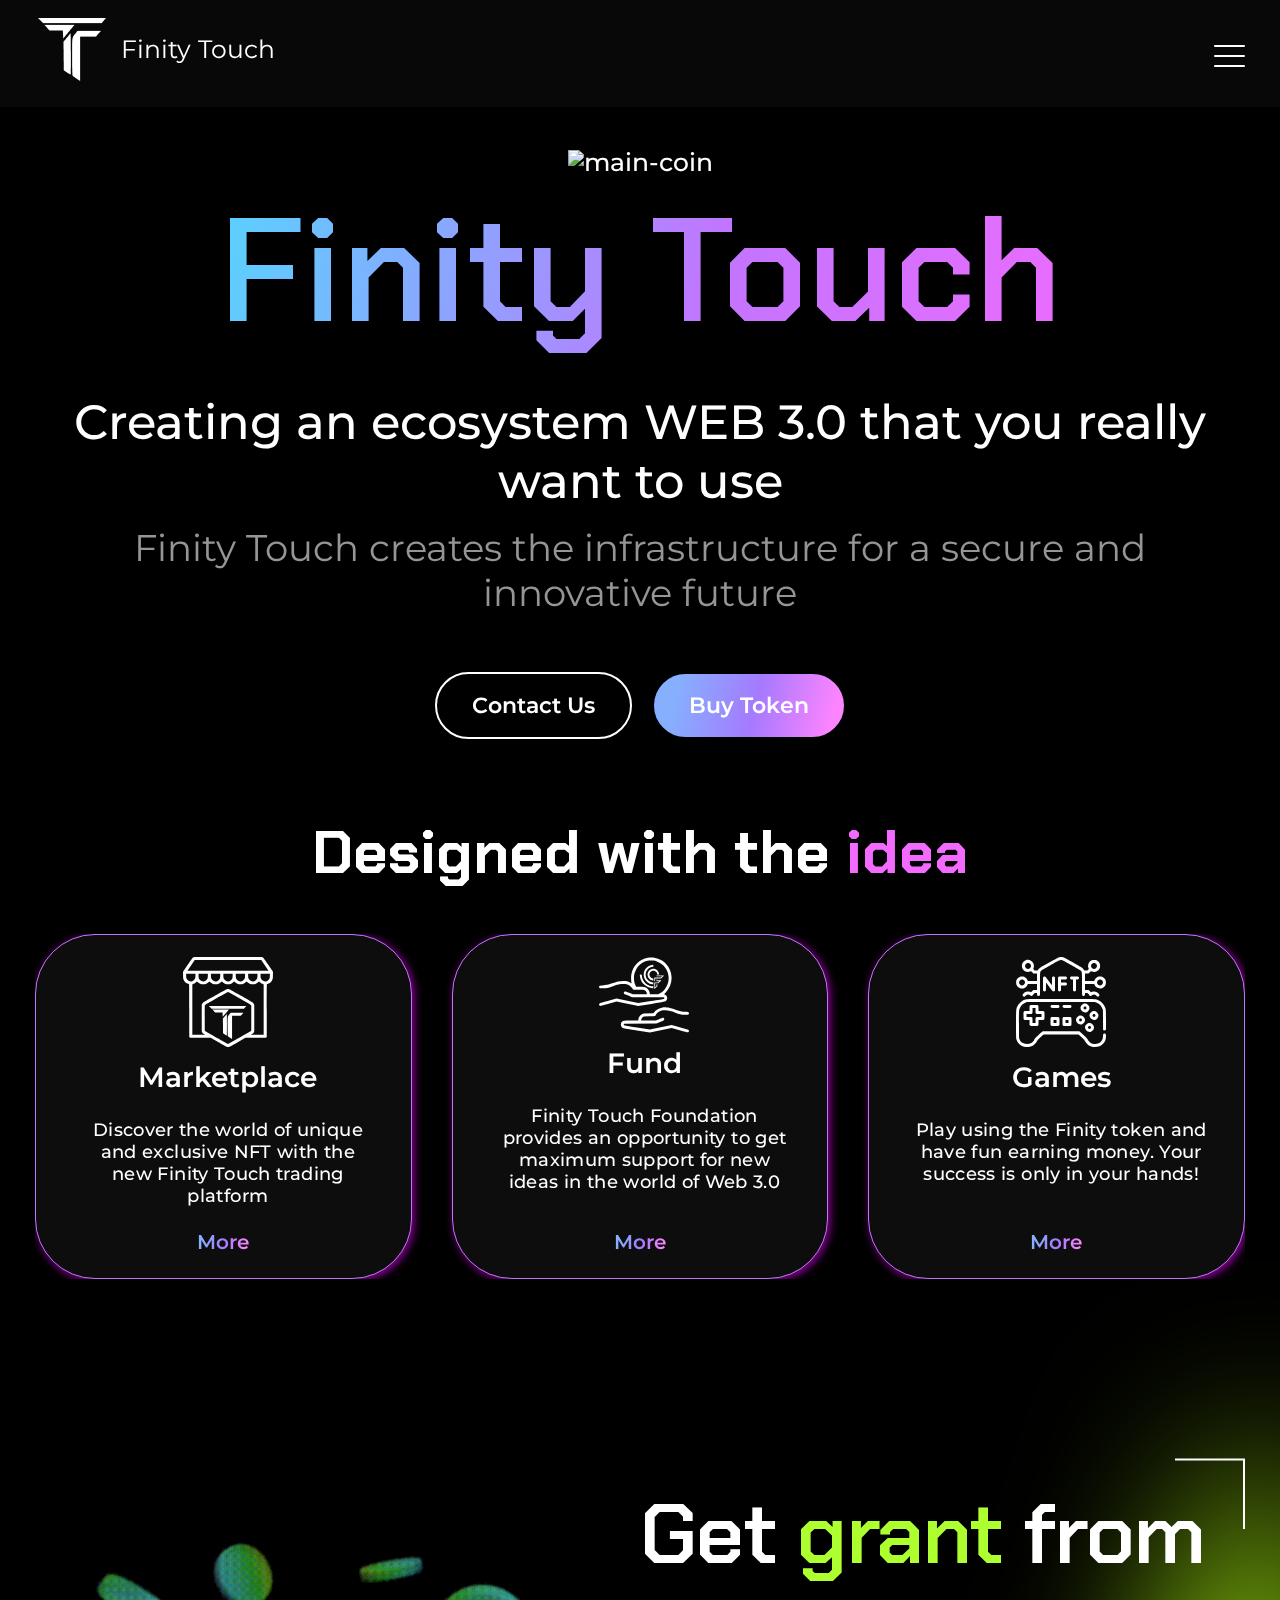
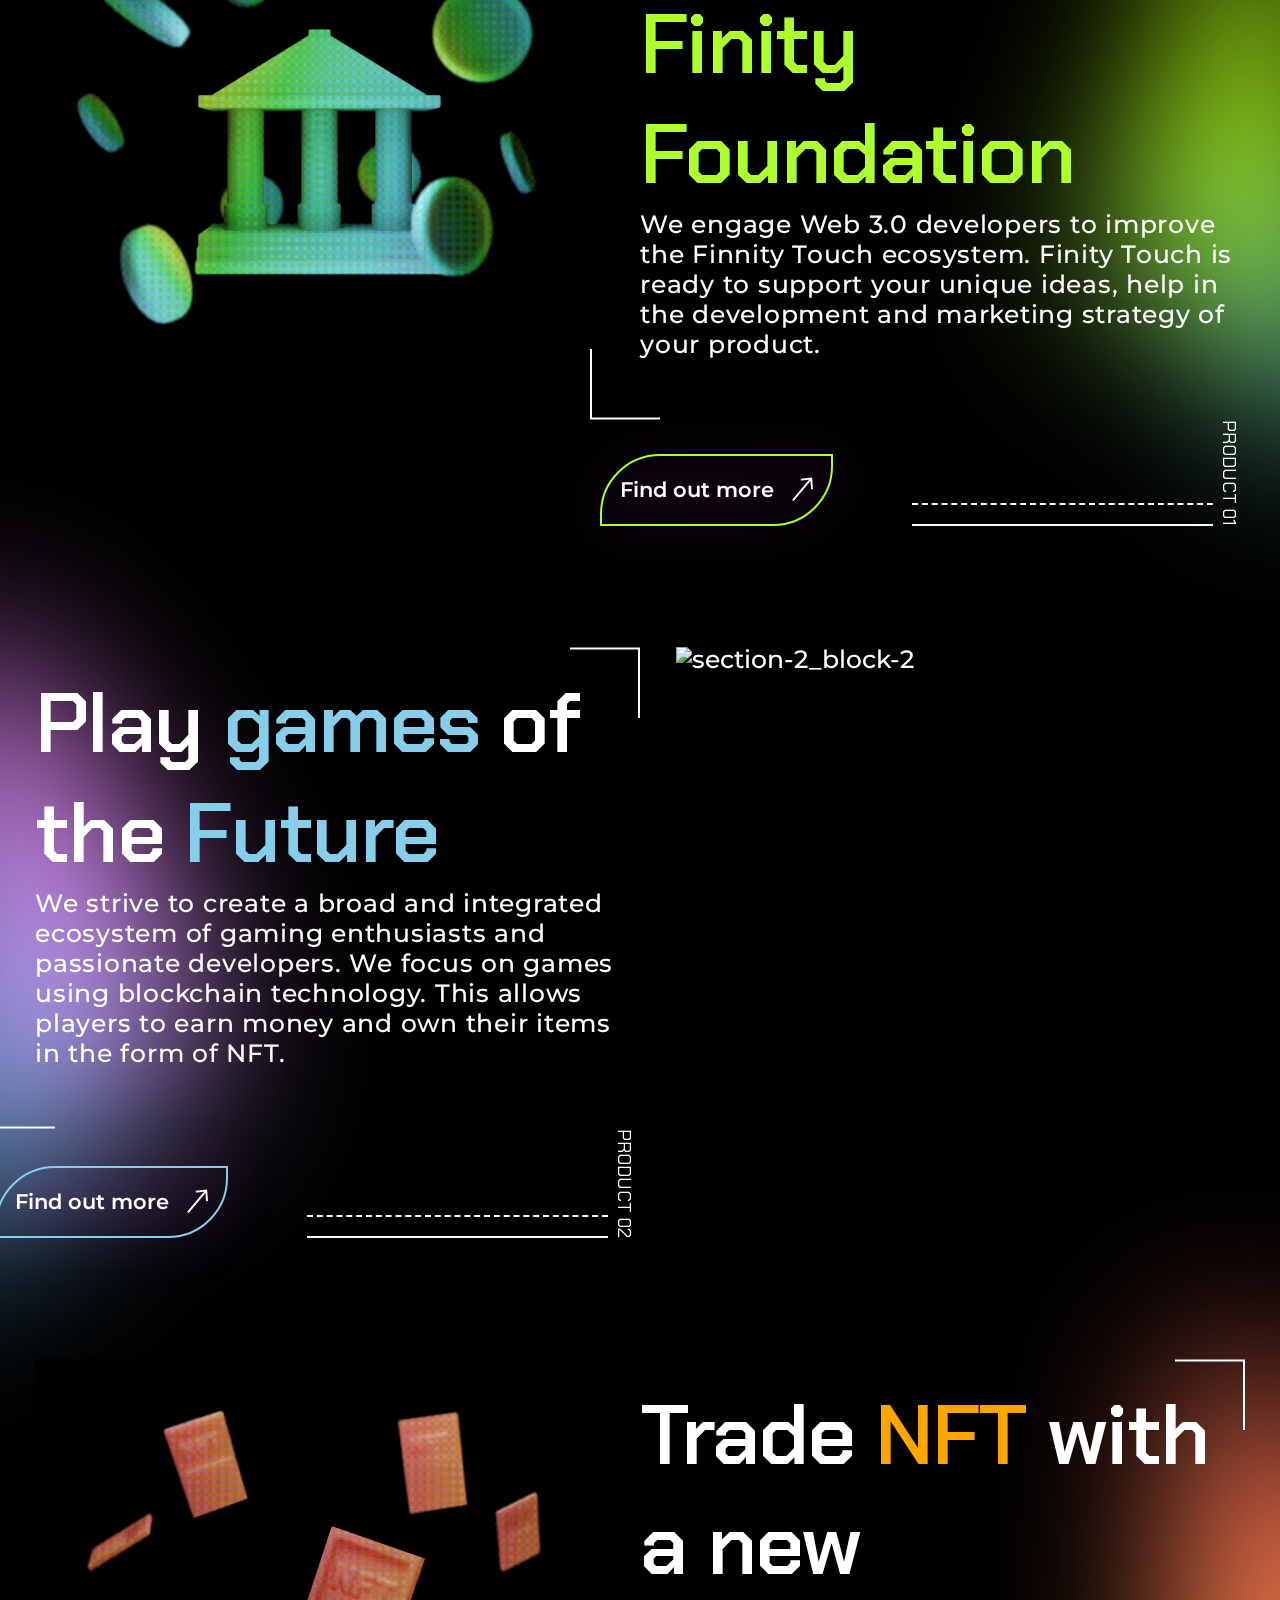
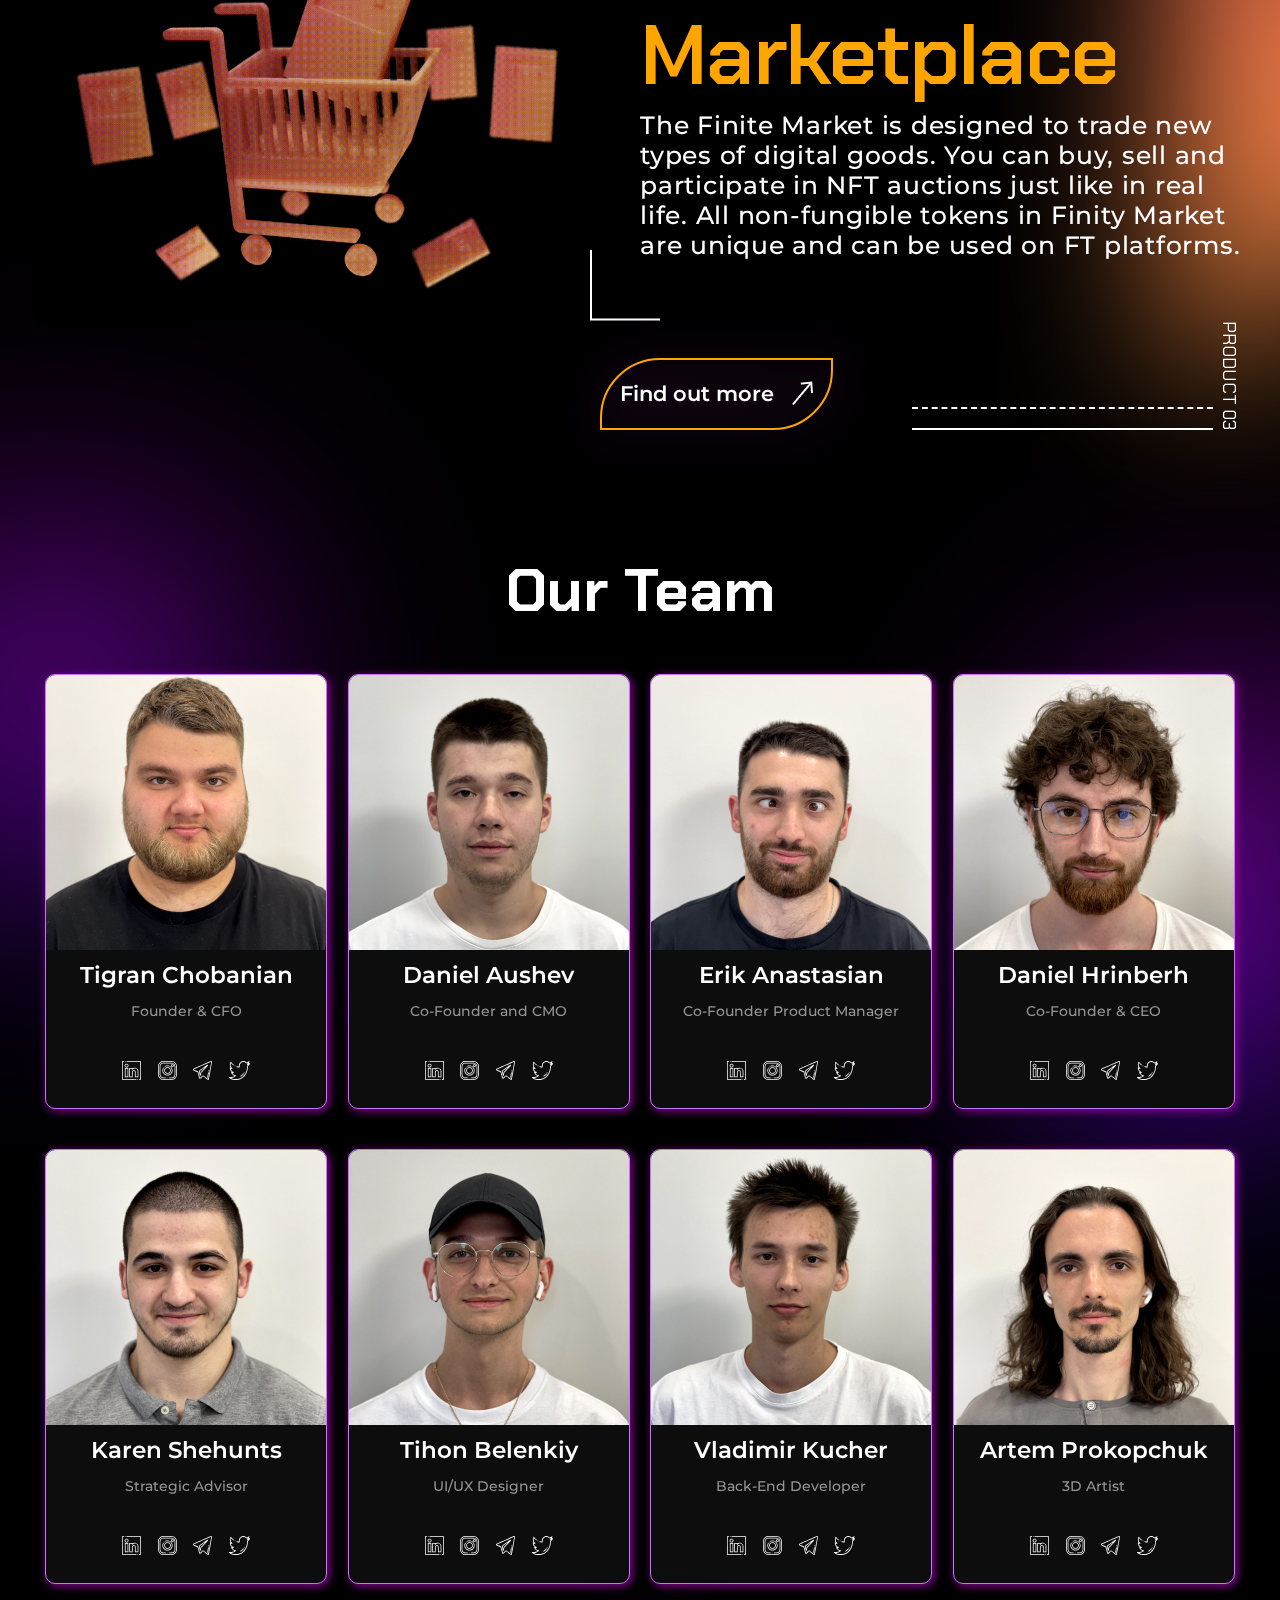
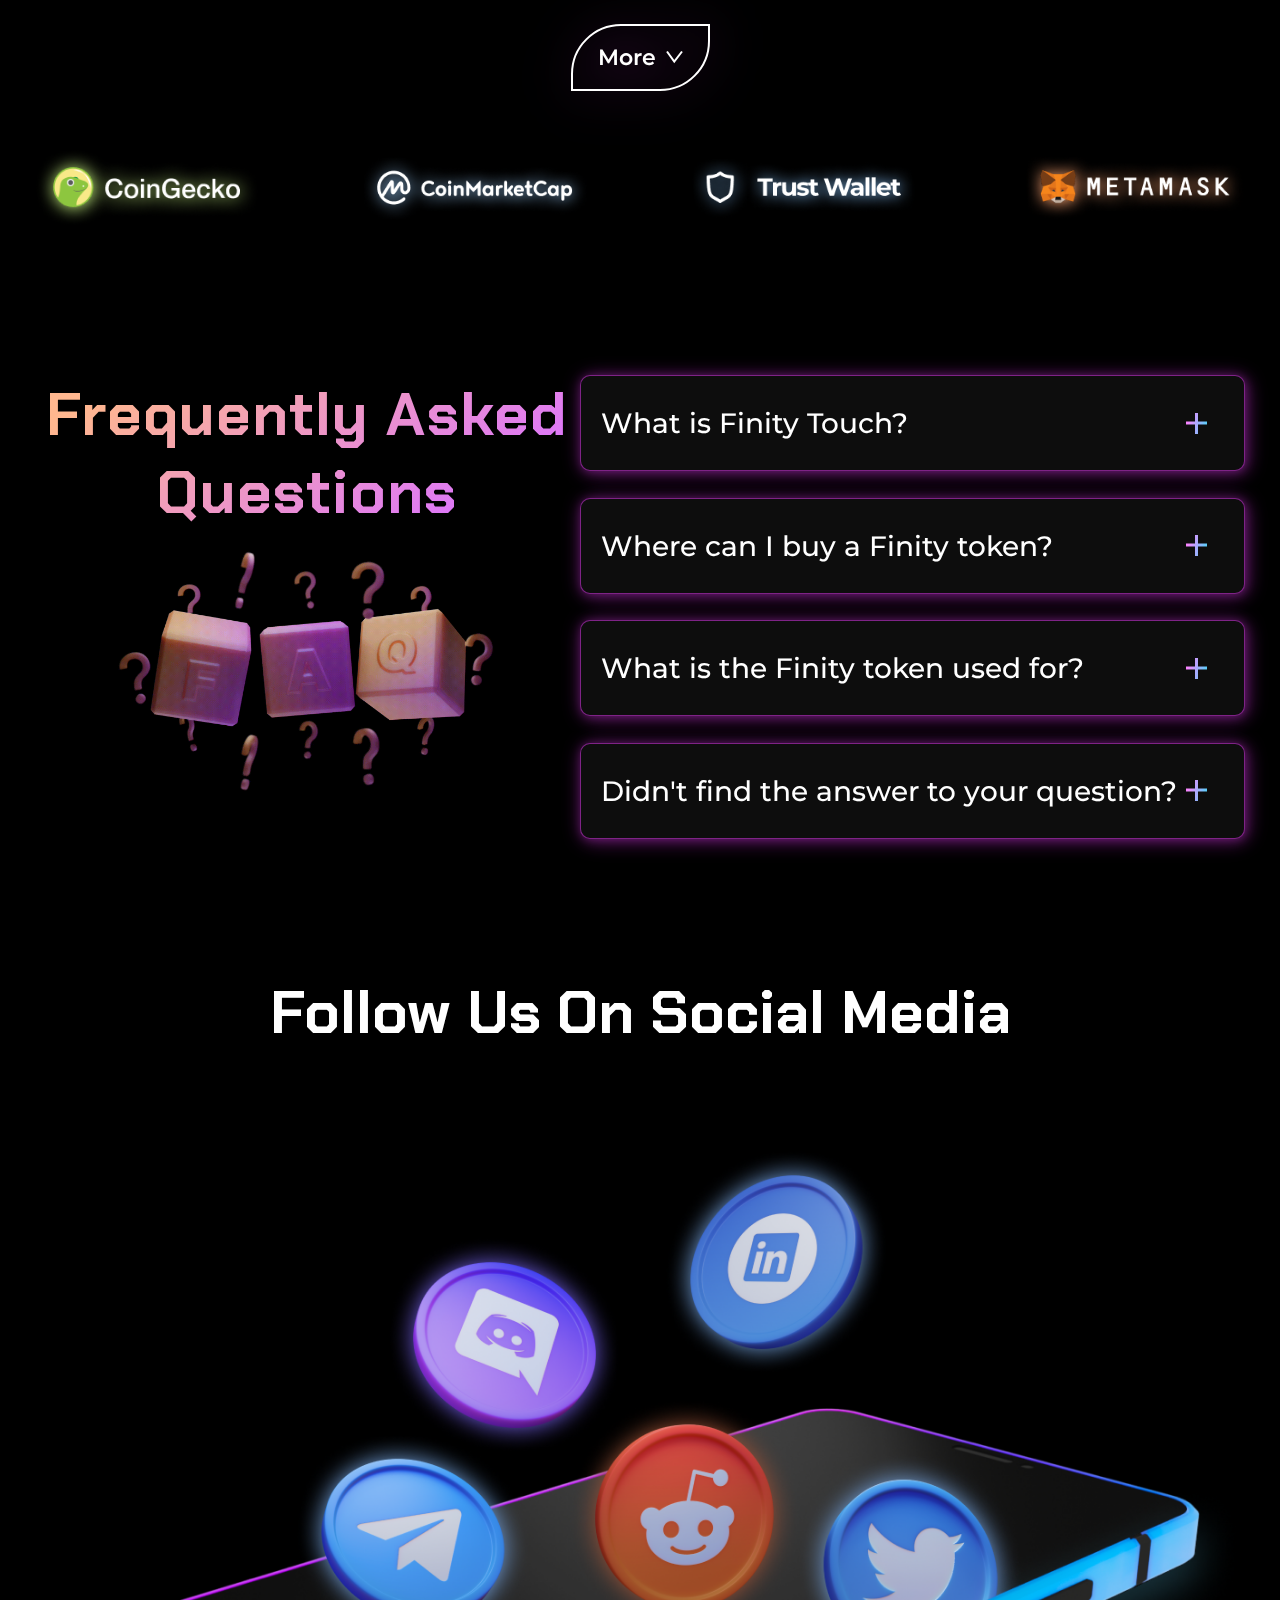
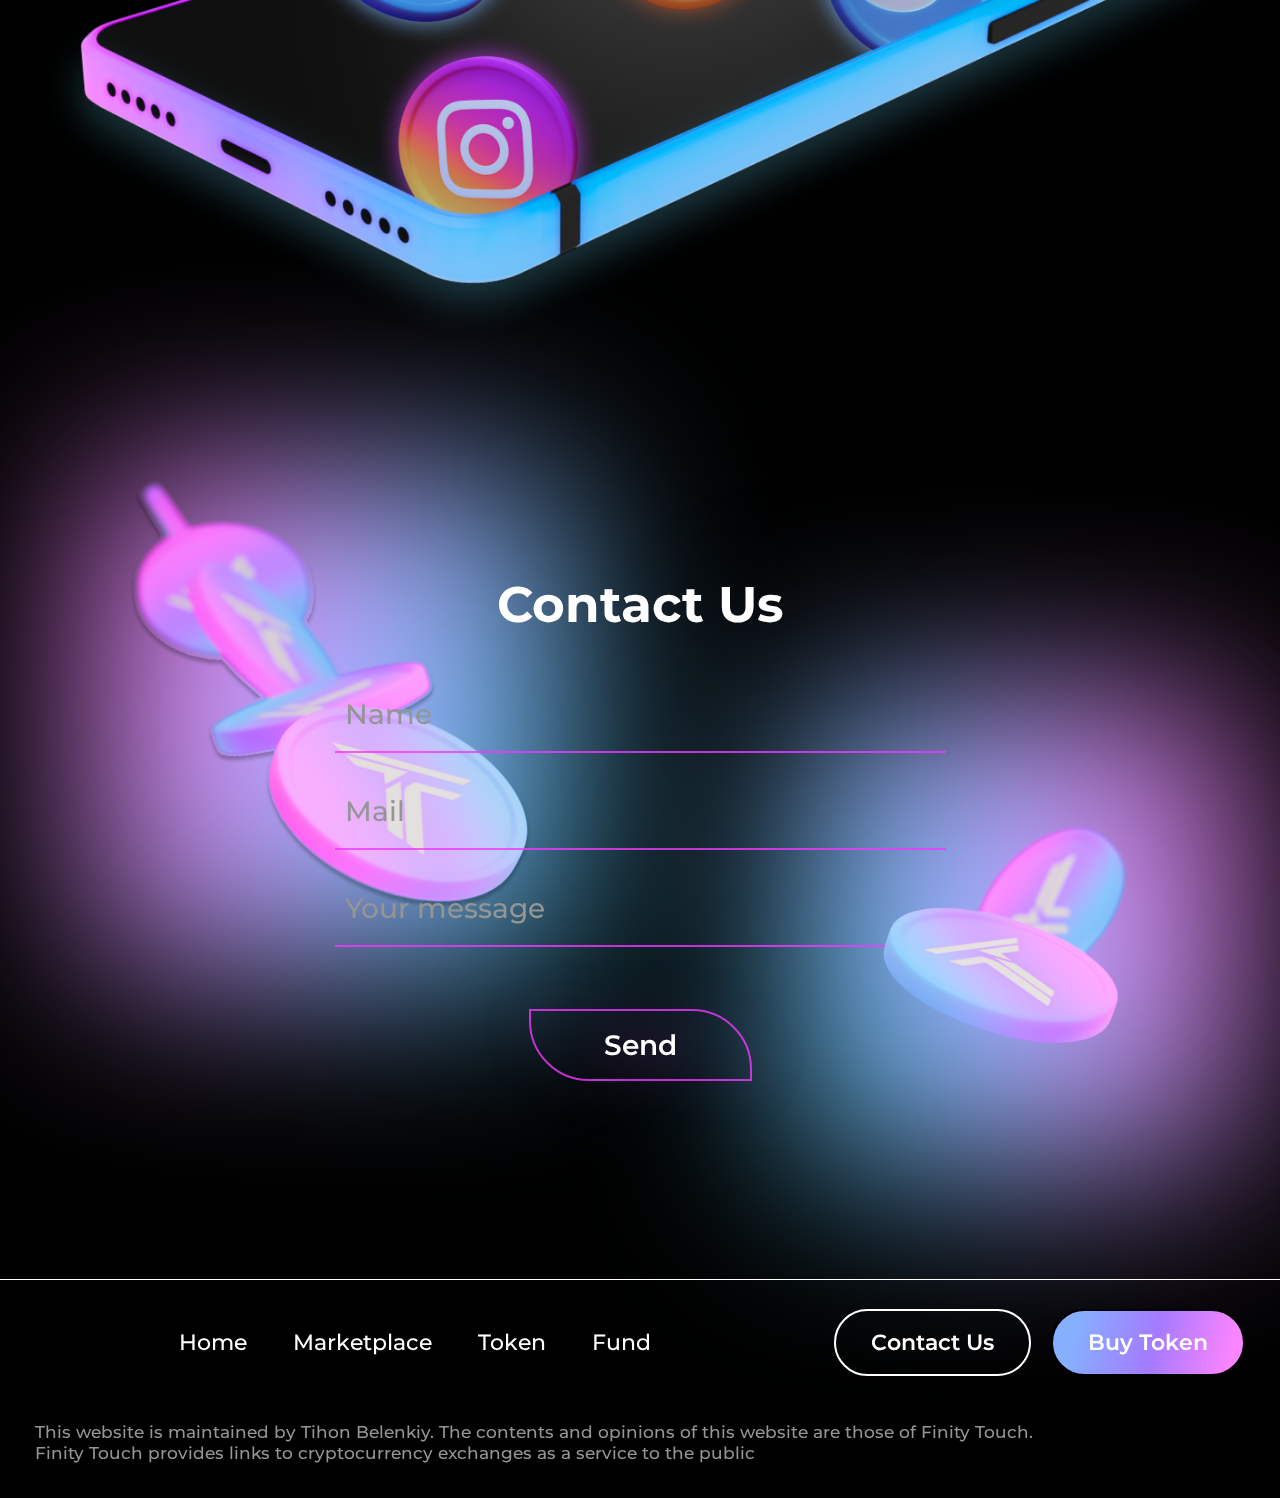
==== commit faf115d3: "fix" ====
--- a/index.html
+++ b/index.html
@@ -715,7 +715,10 @@
 
         <div class="section-7">
 
-            <img class="coin-left" src="source/img/main_section-7_coin-left.svg" alt="section-7_coin-left">
+            <img class="coin-left" src="source/img/main_section-7_coin-left.png" alt="section-7_coin-left">
+
+            <div class="deco deco-left"></div>
+            <div class="deco deco-right"></div>
 
             <div class="content">
 
@@ -743,7 +746,7 @@
                 </div>
             </div>
 
-            <img class="coin-right" src="source/img/main_section-7_coin-right.svg" alt="section-7_coin-right">
+            <img class="coin-right" src="source/img/main_section-7_coin-right.png" alt="section-7_coin-right">
 
         </div>
 
--- a/css/index.css
+++ b/css/index.css
@@ -608,31 +608,6 @@
 .section-7 {
   position: relative;
   margin-bottom: 15.5%;
-  /*
-      .deco{
-          position: absolute;
-          z-index: -1;
-          width: 30%;
-
-          img{
-              width: 100%;
-          }
-      }
-
-      .deco-left{
-          left: 100px;
-          top: -150px;
-
-          width: 40%;
-      }
-
-      .deco-right{
-          right: 140px;
-          top: 130px;
-
-          width: 25%;
-      }
-  */
 }
 .section-7 img {
   position: absolute;
@@ -640,11 +615,35 @@
 }
 .section-7 .coin-left {
   left: 60px;
-  top: -350px;
+  top: -100px;
+  z-index: 0;
 }
 .section-7 .coin-right {
   right: 152px;
+  top: 250px;
+  z-index: 0;
+}
+.section-7 .deco {
+  position: absolute;
+  z-index: -1;
+  width: 30%;
+}
+.section-7 .deco-left {
+  left: 100px;
   top: -100px;
+  background: linear-gradient(103.59deg, #FC84FF 13.23%, #54D1FA 91.95%);
+  filter: blur(100px);
+  width: 460px;
+  height: 494px;
+}
+.section-7 .deco-right {
+  right: 50px;
+  top: 130px;
+  background: linear-gradient(103.59deg, #FC84FF 13.23%, #54D1FA 91.95%);
+  filter: blur(100px);
+  transform: matrix(-1, 0, 0, 1, 0, 0);
+  width: 429px;
+  height: 460px;
 }
 .section-7 .contact-box {
   max-width: 611px;
@@ -661,7 +660,7 @@
   margin-bottom: 10%;
 }
 .section-7 .contact-box .forms form {
-  border-bottom: 2px solid #FFFFFF;
+  border-bottom: 2px solid rgba(239, 57, 255, 0.8);
   text-align: left;
   position: relative;
   /*
@@ -712,7 +711,7 @@
 }
 .section-7 .contact-box button {
   border-radius: 0px 60px;
-  border: 2px solid #FFFFFF;
+  border: 2px solid rgba(239, 57, 255, 0.8);
   background-color: rgba(0, 0, 0, 0);
   filter: drop-shadow(2.36275px 2.36275px 23.6275px rgba(239, 57, 255, 0.5));
   padding: 17px 73px;
@@ -1025,6 +1024,9 @@
   .section-3 .swiper-container {
     display: block;
   }
+  .section-3 .swiper-container .swiper-wrapper .swiper-slide {
+    height: 520px;
+  }
   .section-3 .nav {
     display: block;
     position: absolute;
@@ -1064,6 +1066,30 @@
   }
   footer {
     order: 8;
+  }
+}
+@media (max-width: 900px) {
+  .section-3 .swiper-container {
+    display: block;
+  }
+  .section-3 .swiper-container .swiper-wrapper .swiper-slide {
+    height: 470px;
+  }
+}
+@media (max-width: 800px) {
+  .section-3 .swiper-container {
+    display: block;
+  }
+  .section-3 .swiper-container .swiper-wrapper .swiper-slide {
+    height: 420px;
+  }
+}
+@media (max-width: 700px) {
+  .section-3 .swiper-container {
+    display: block;
+  }
+  .section-3 .swiper-container .swiper-wrapper .swiper-slide {
+    height: 370px;
   }
 }
 @media (max-width: 600px) {
@@ -1184,7 +1210,7 @@
   }
   .section-3 .section-3_swiper-container .swiper-wrapper .swiper-slide {
     position: relative;
-    height: 200px;
+    height: 300px;
   }
   .section-3 .section-3_swiper-container .swiper-wrapper .swiper-slide img {
     width: 100%;
@@ -1201,7 +1227,7 @@
     width: 70%;
     position: absolute;
     bottom: -5px;
-    left: 13px;
+    left: 16%;
   }
   .section-3 .section-3_swiper-container .swiper-wrapper .swiper-slide .icons-flex img {
     width: 100%;
@@ -1270,4 +1296,20 @@
     font-size: 19px;
     line-height: 23px;
   }
+}
+@media (max-width: 500px) {
+  .section-3 .swiper-container {
+    display: block;
+  }
+  .section-3 .swiper-container .swiper-wrapper .swiper-slide {
+    height: 250px;
+  }
+}
+@media (max-width: 400px) {
+  .section-3 .swiper-container {
+    display: block;
+  }
+  .section-3 .swiper-container .swiper-wrapper .swiper-slide {
+    height: 200px;
+  }
 }/*# sourceMappingURL=index.css.map */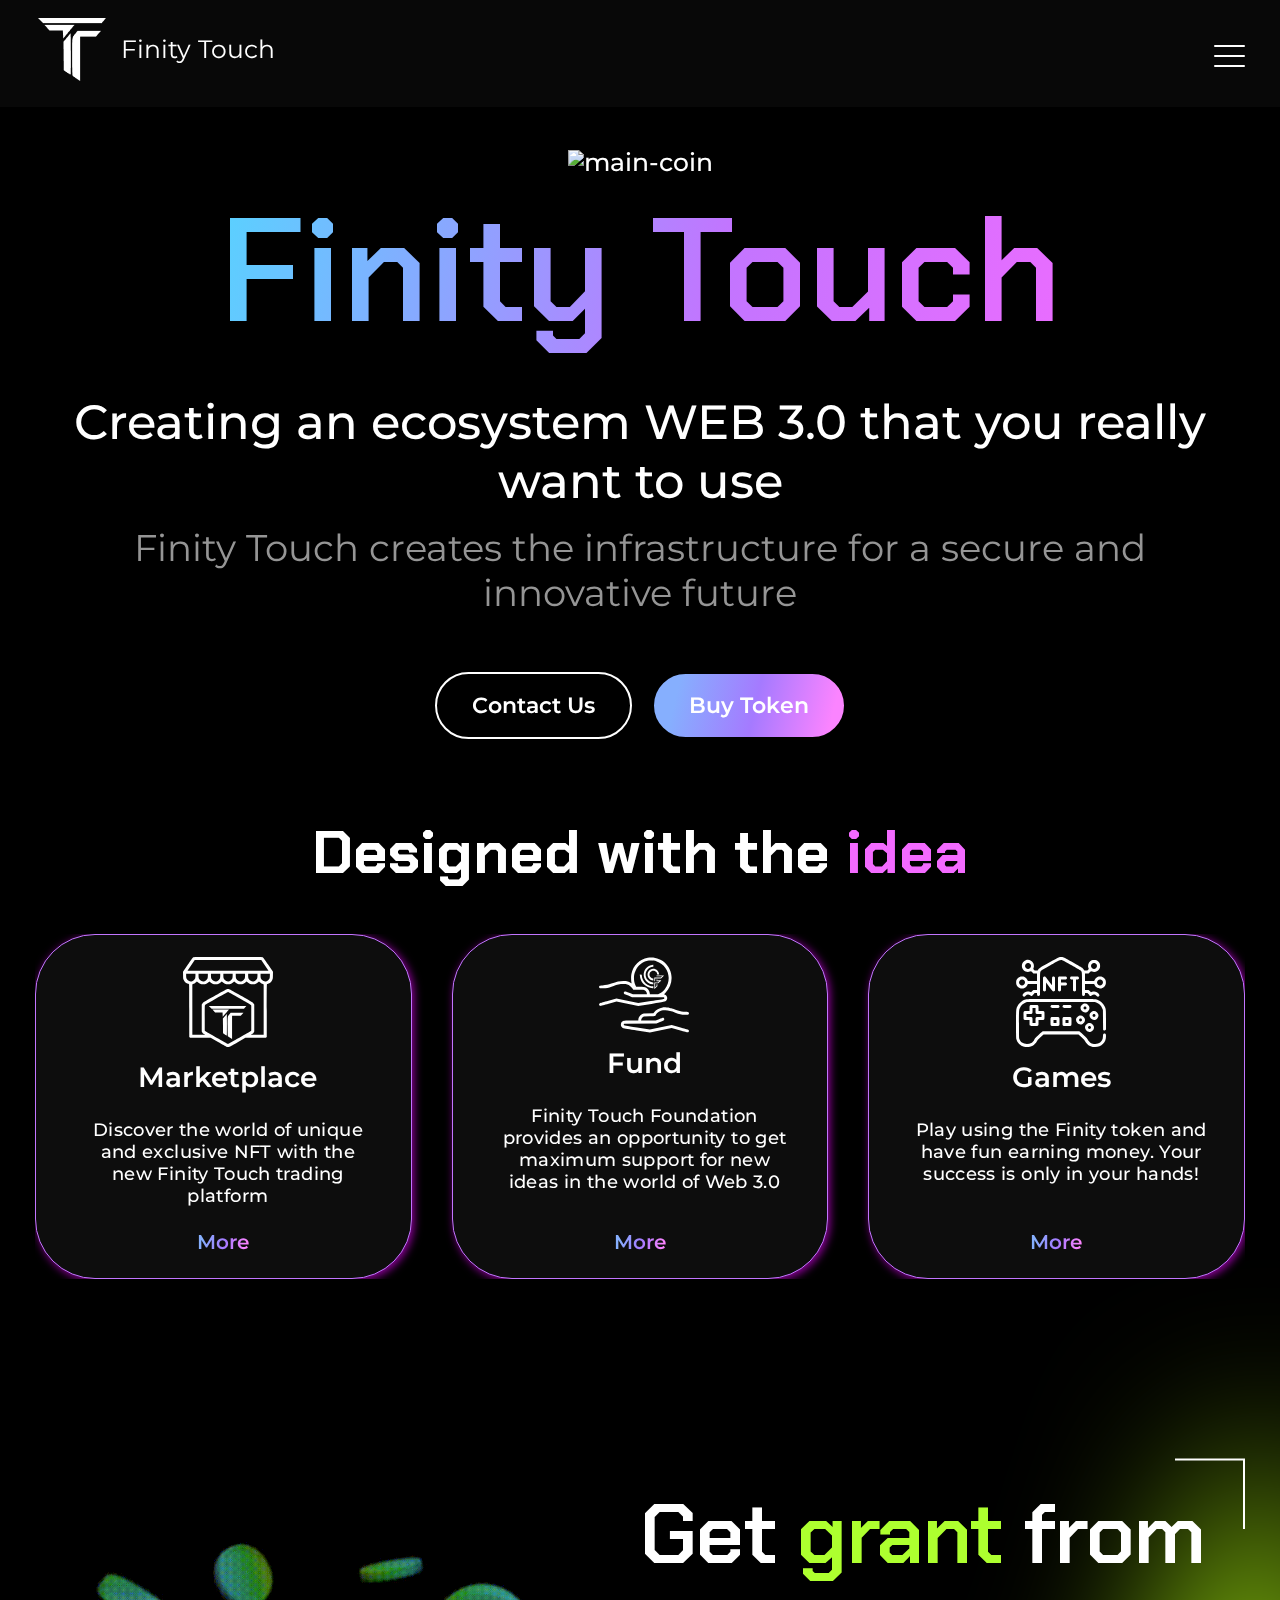
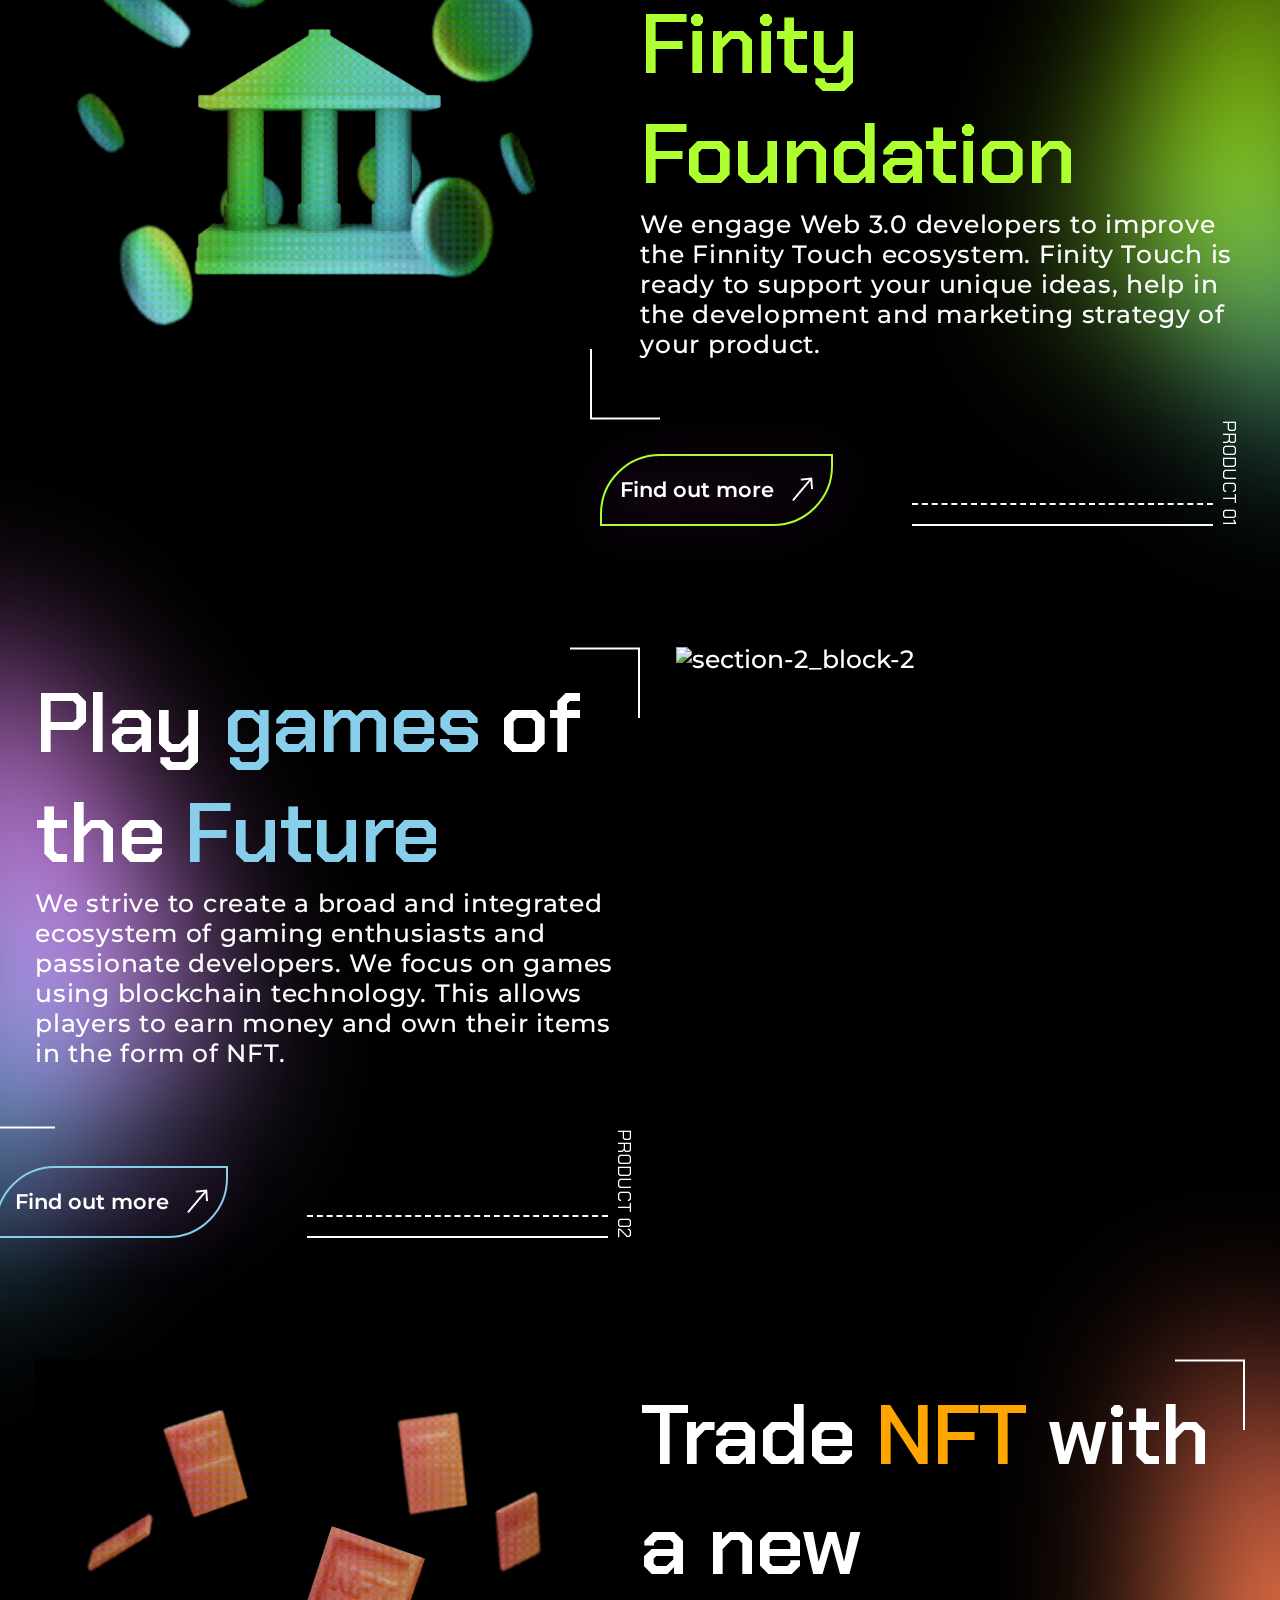
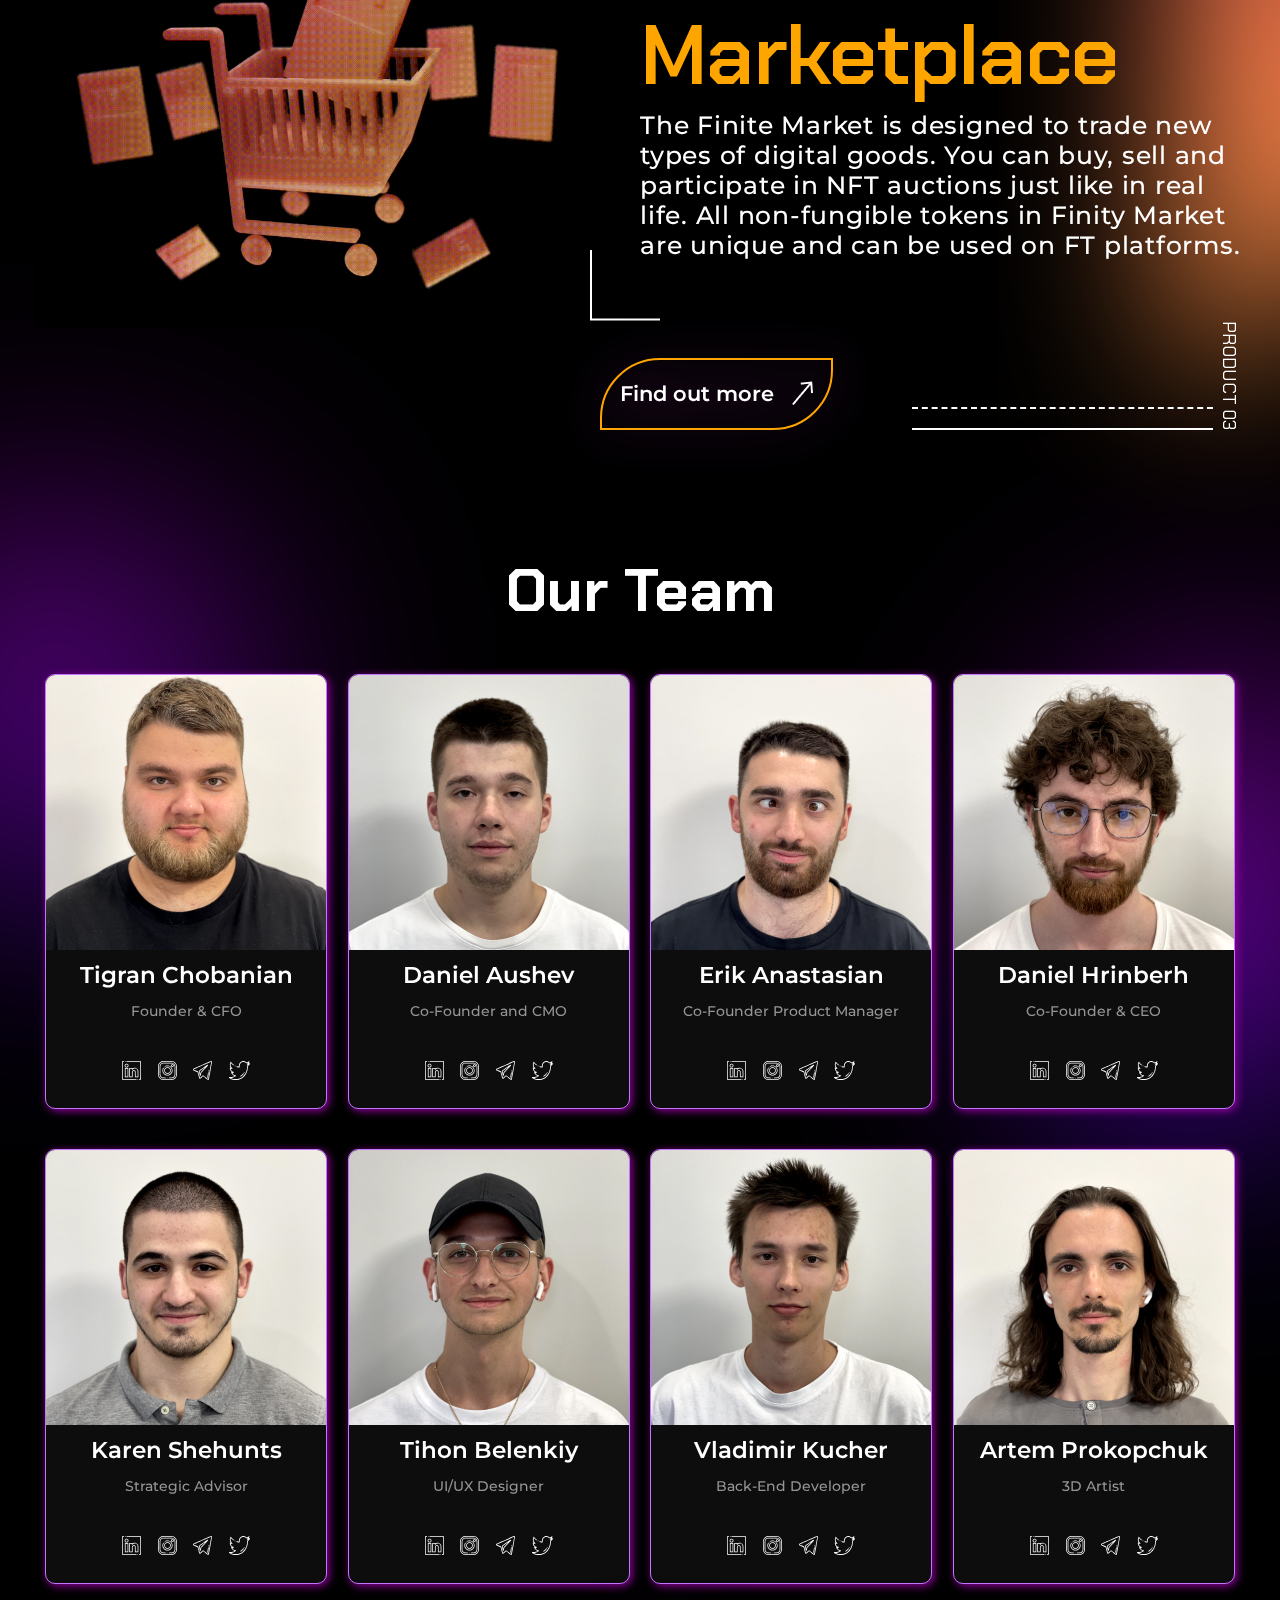
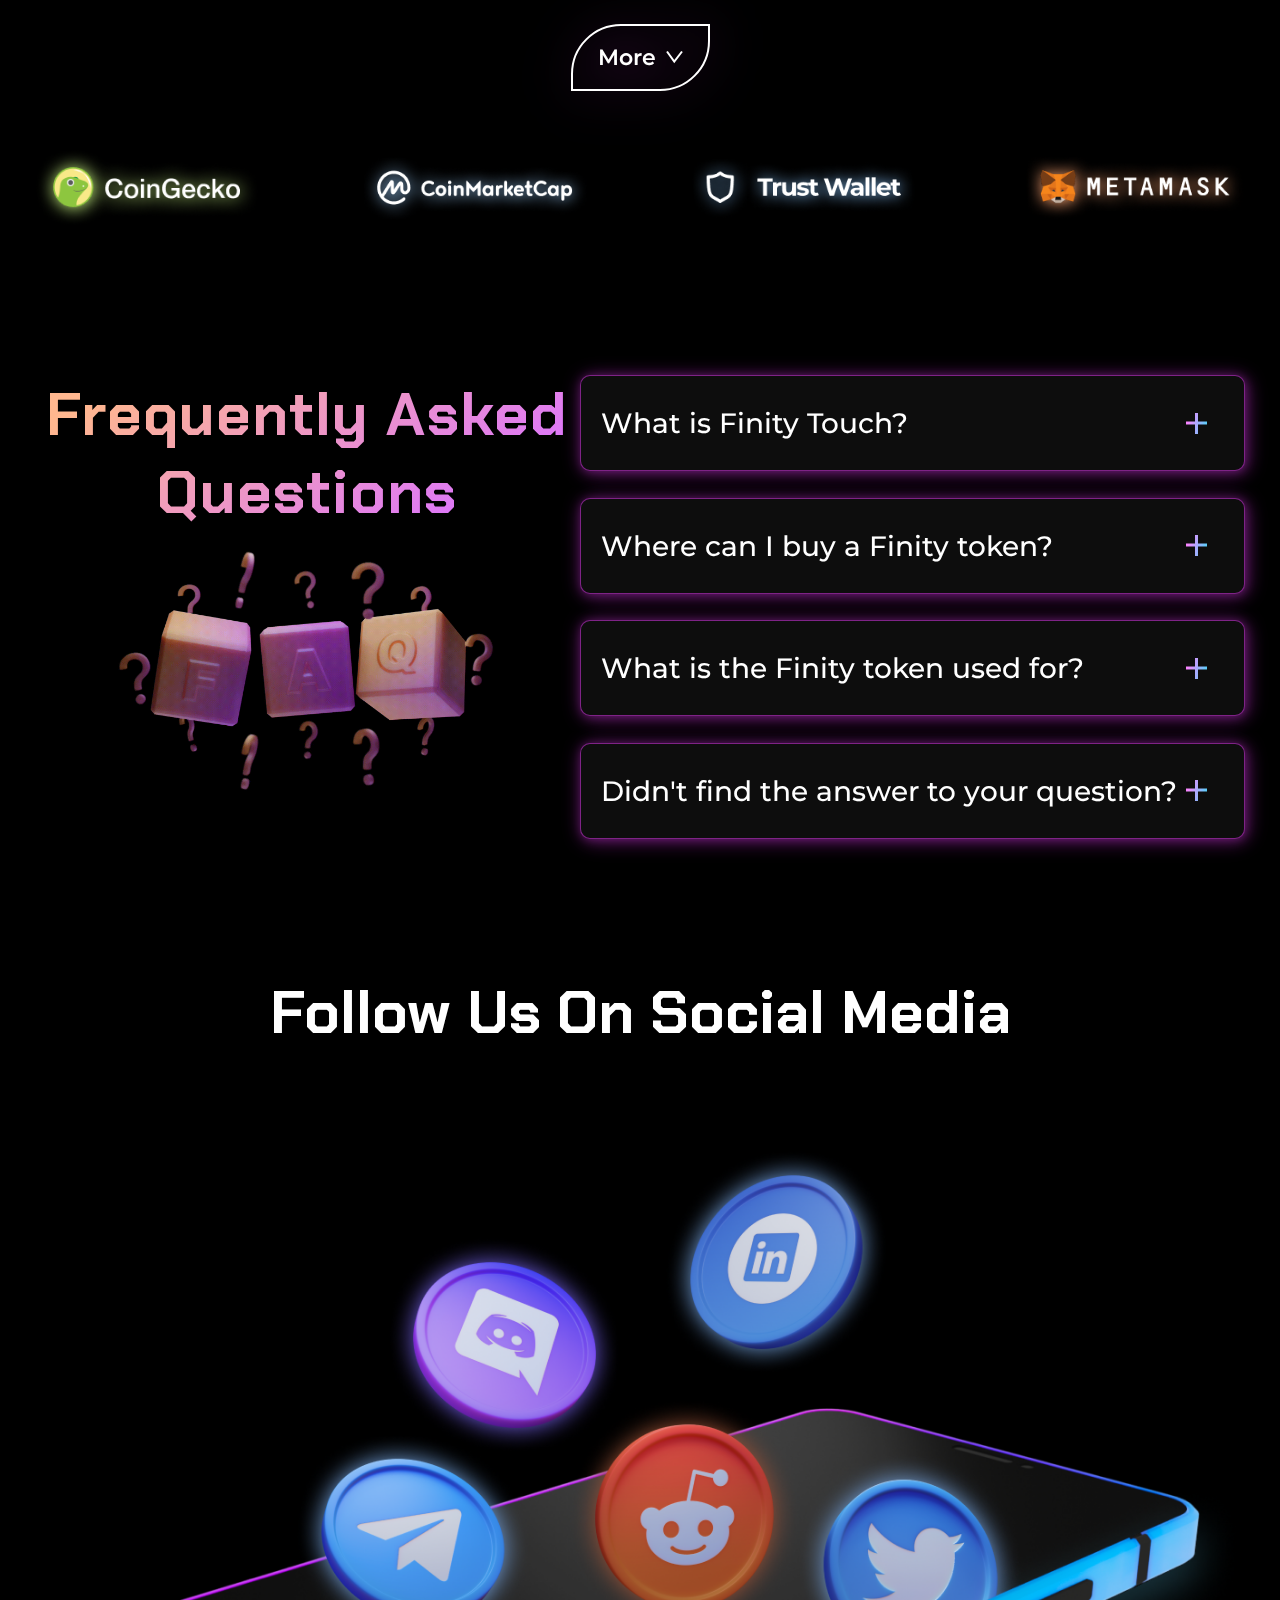
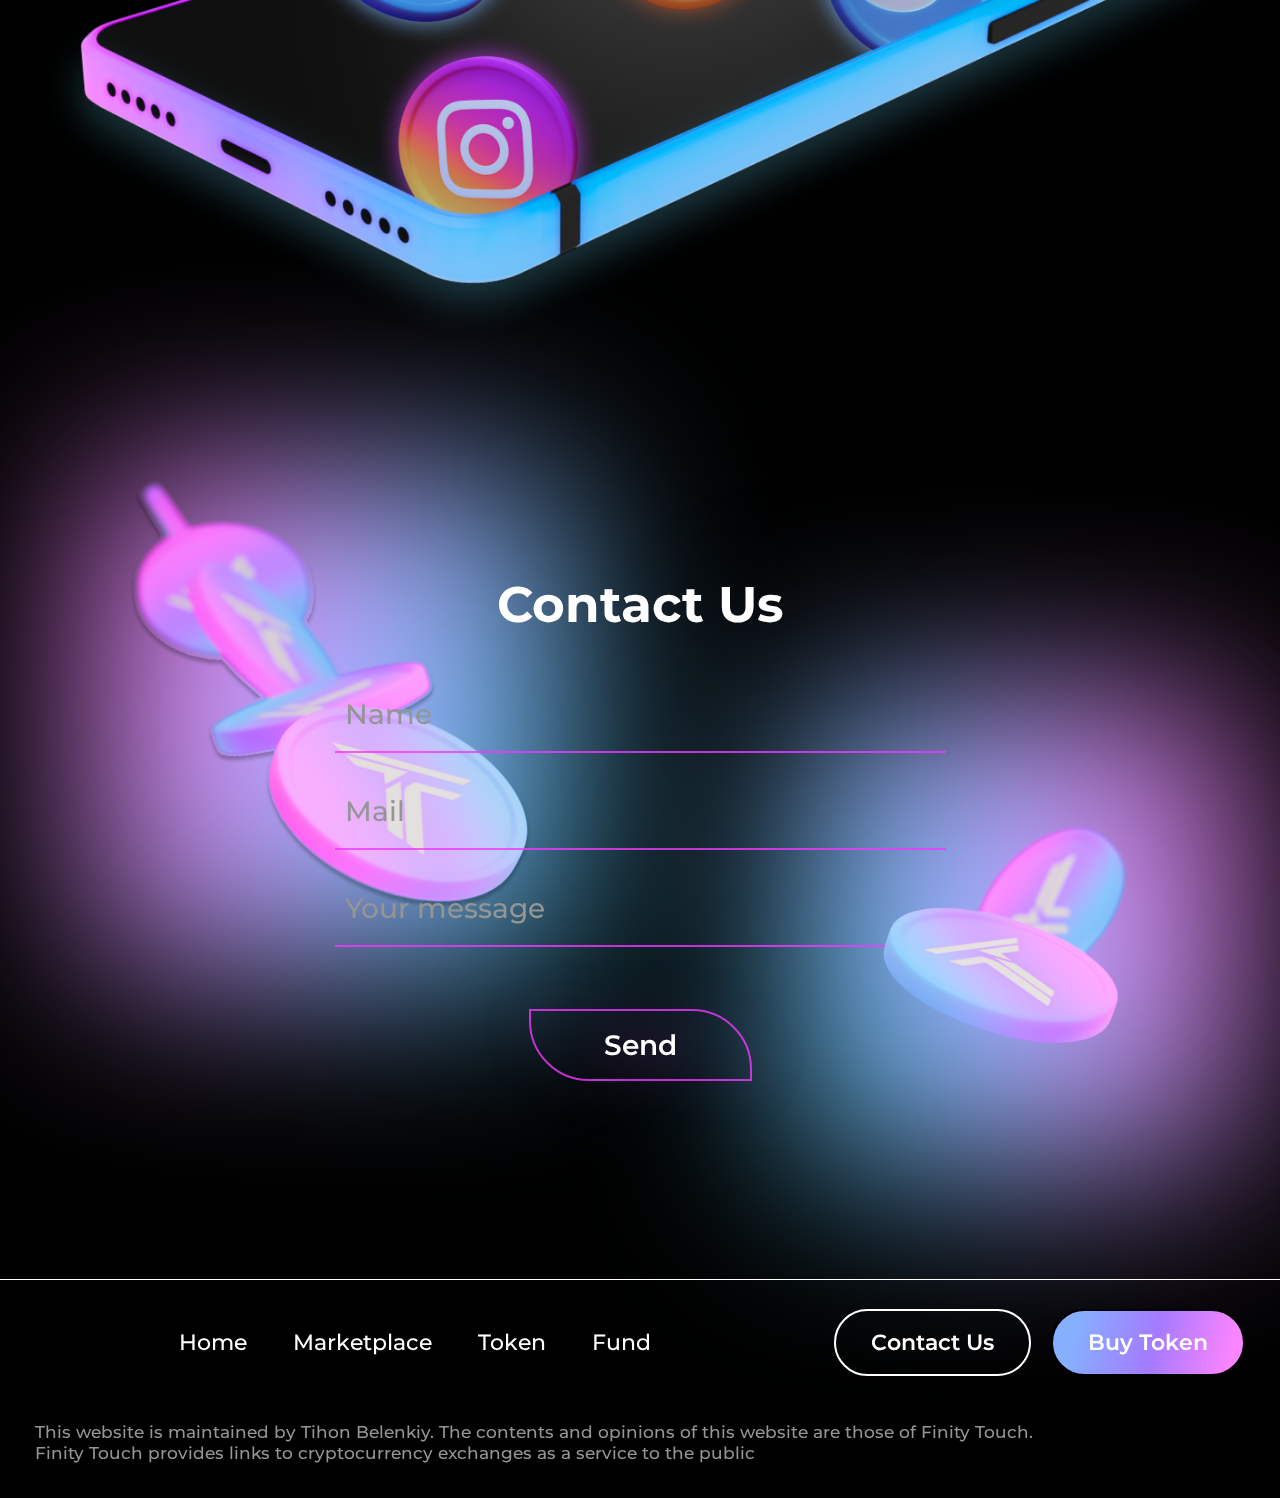
==== commit ace09735: "fix acardion" ====
--- a/index.html
+++ b/index.html
@@ -106,7 +106,7 @@
                         <div class="main_button-flex">
                            <a href="#"><button class="button button_type1">Contact Us</button></a>
 
-                           <a href="#"><button class="button button_type2">Buy Token</button></a>
+                           <a href="marketplace.html"><button class="button button_type2">Buy Token</button></a>
                         </div>
                     </div>
 
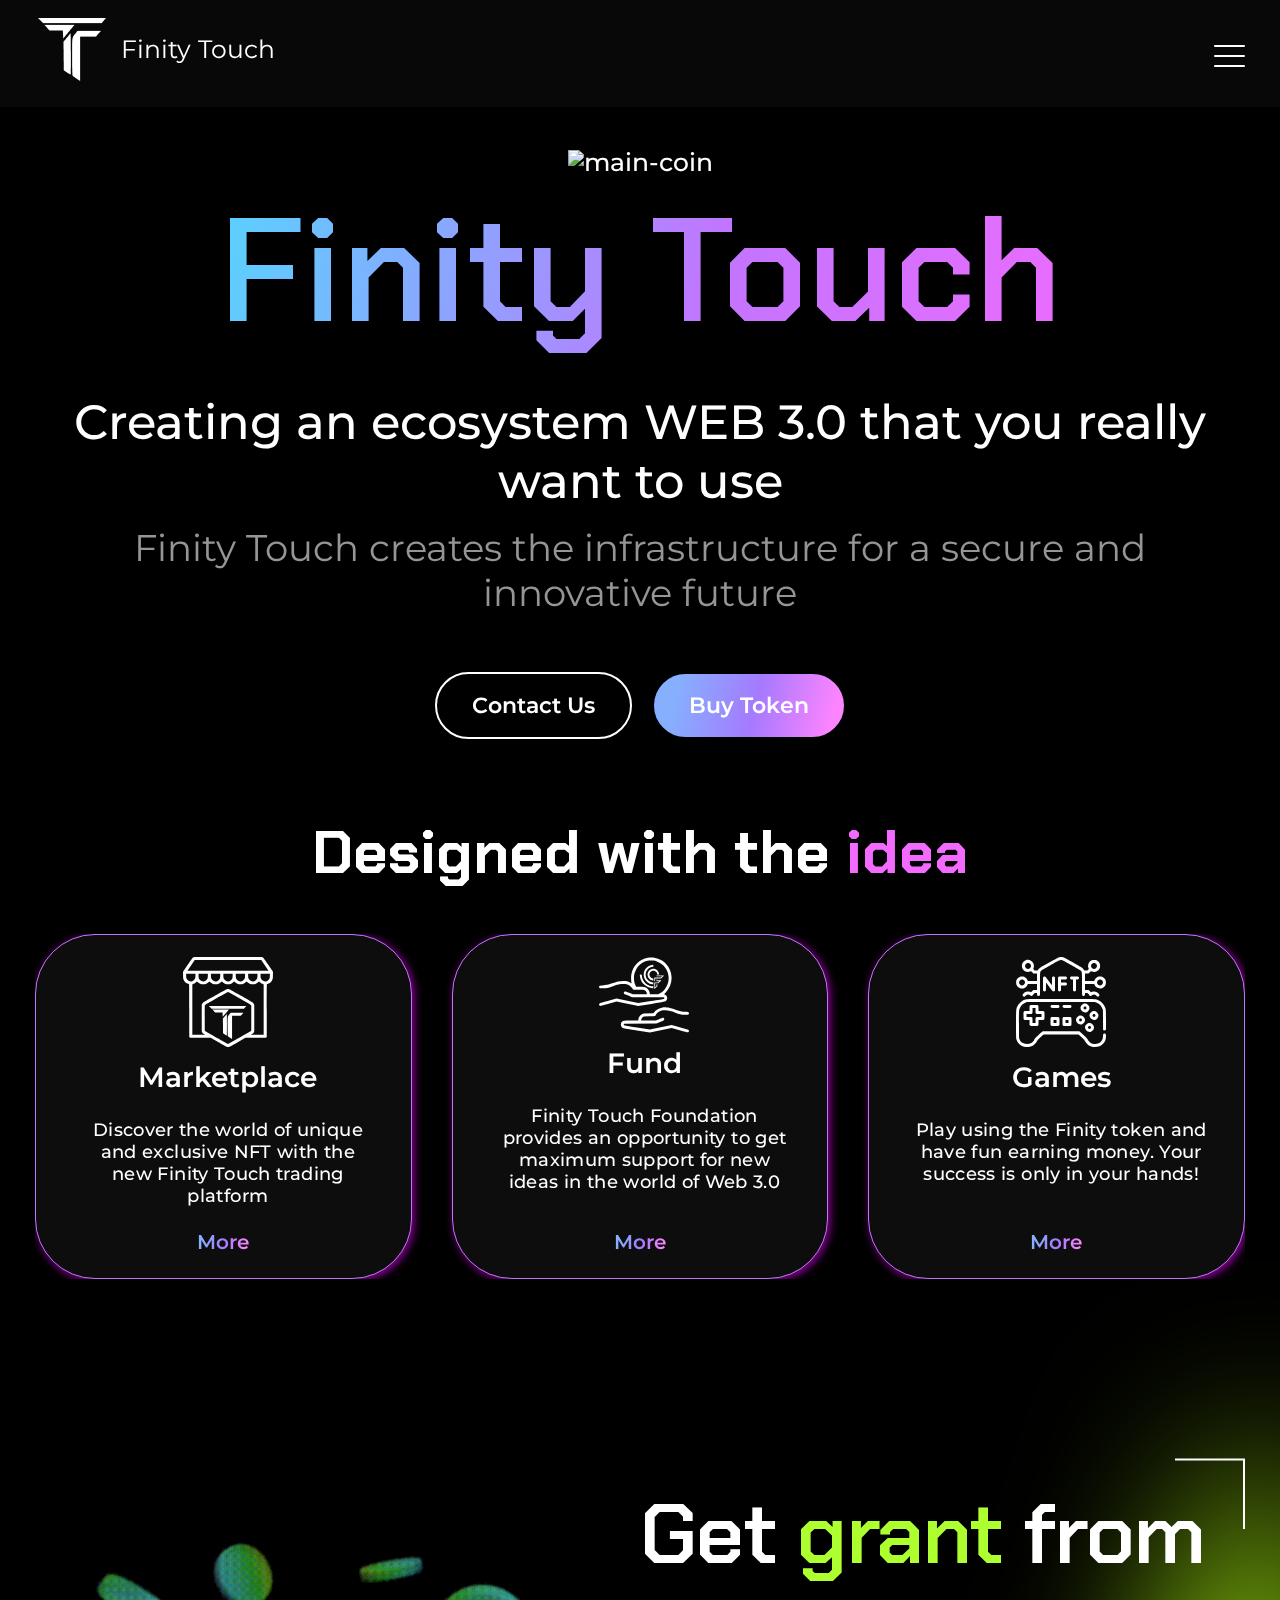
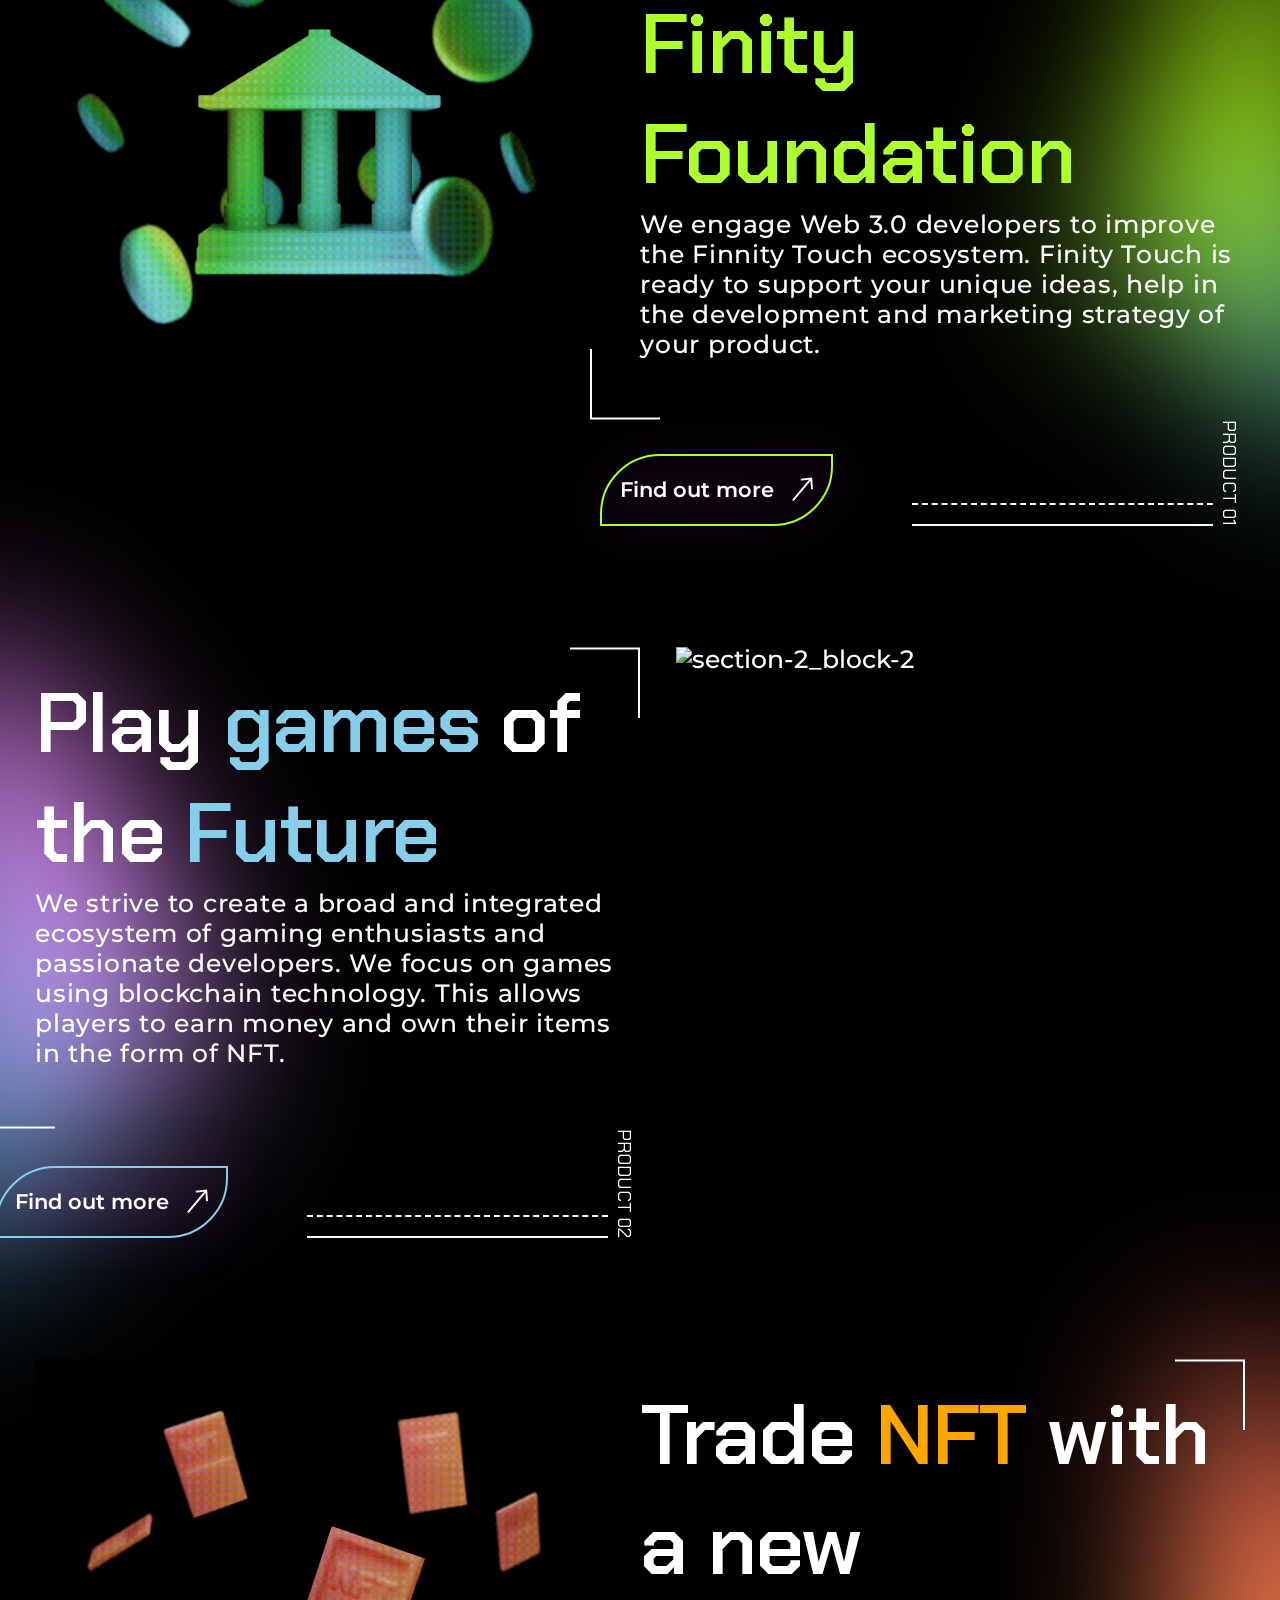
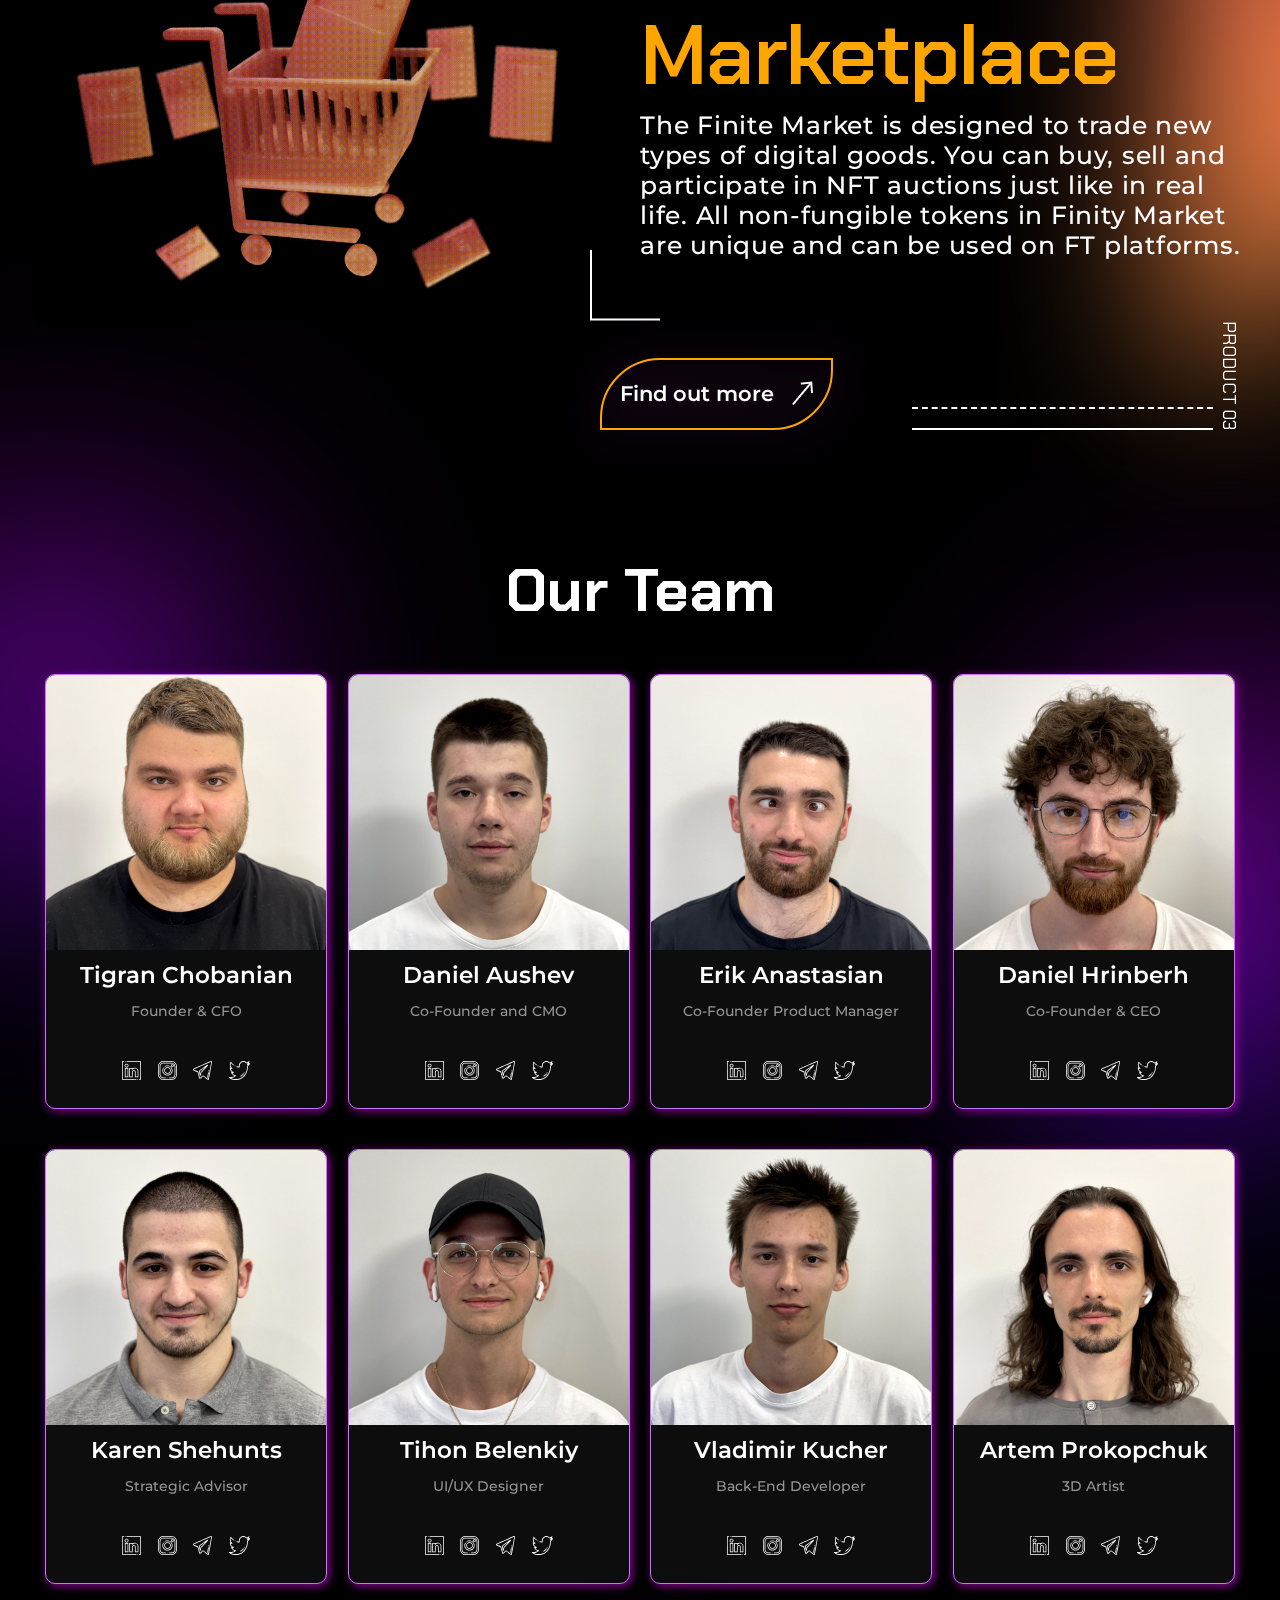
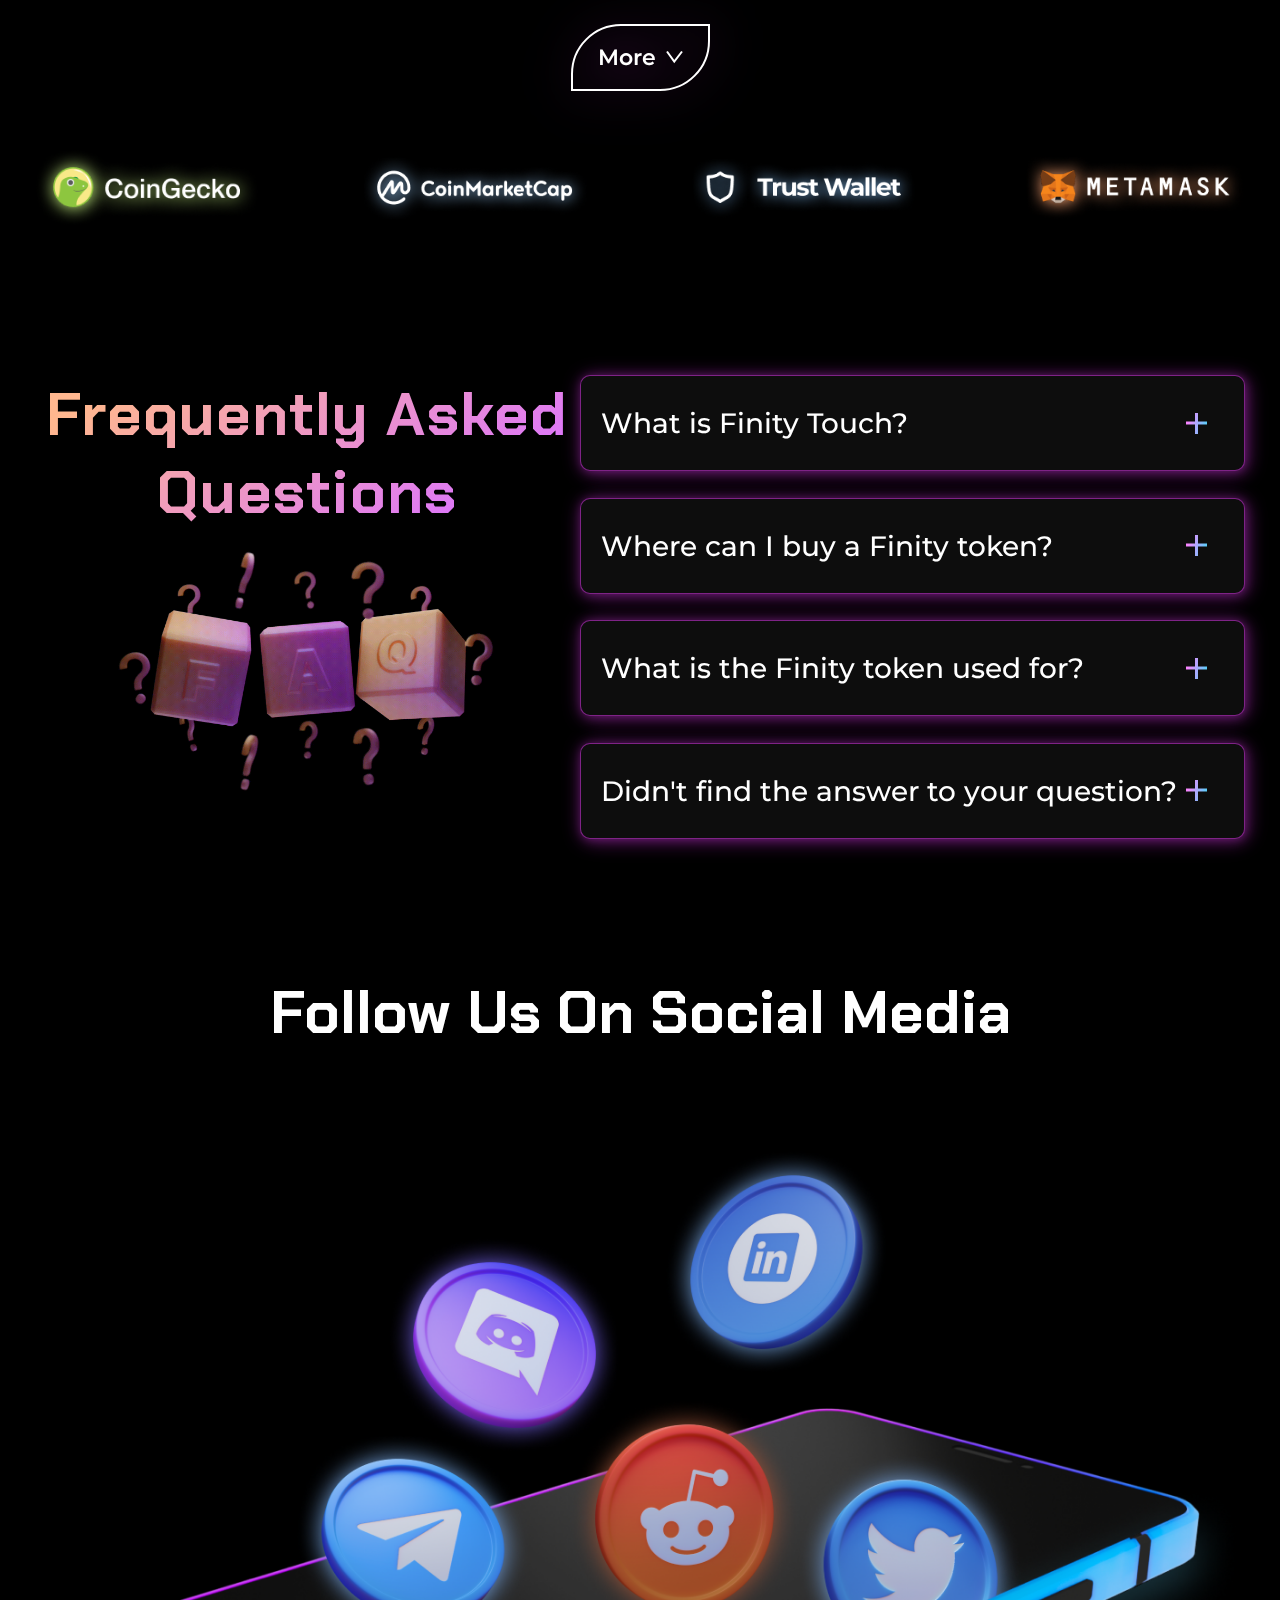
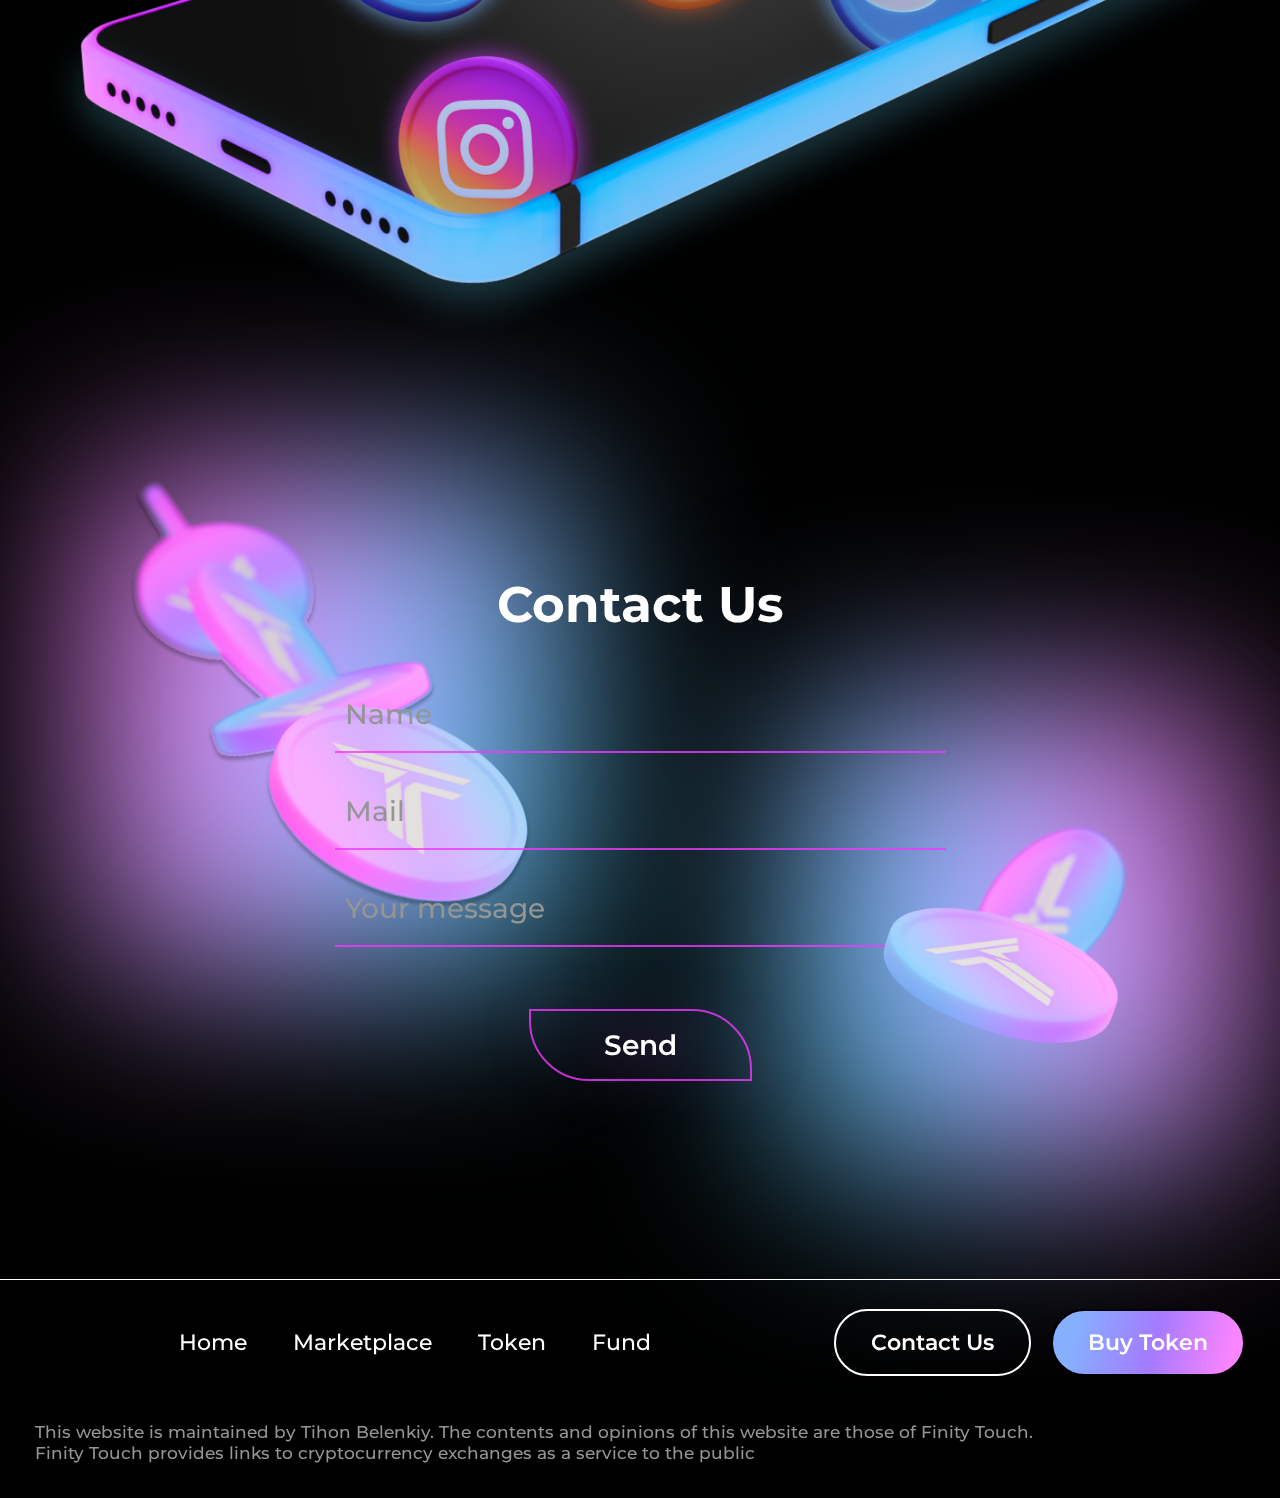
==== commit 2a1176ea: "fix" ====
--- a/index.html
+++ b/index.html
@@ -17,11 +17,12 @@
     />
 </head>
 
-<body class="index">
+<body class="index unscroll">
 
     <script>
         window.onload = function () {
           document.body.classList.add('loaded_hiding');
+          document.body.classList.remove('unscroll');
           window.setTimeout(function () {
             document.body.classList.add('loaded');
             document.body.classList.remove('loaded_hiding');
--- a/css/index.css
+++ b/css/index.css
@@ -1239,7 +1239,7 @@
     line-height: 21px;
   }
   .section-5 {
-    margin-bottom: 70px;
+    margin-bottom: 100px;
   }
   .section-5 .content-flex {
     flex-direction: column;
@@ -1267,6 +1267,7 @@
   }
   .section-5 .content-flex .questions .question-block .title-flex img {
     width: 7%;
+    margin-left: 30px;
   }
   .section-5 .content-flex .questions .question-block p {
     font-size: 12px;
